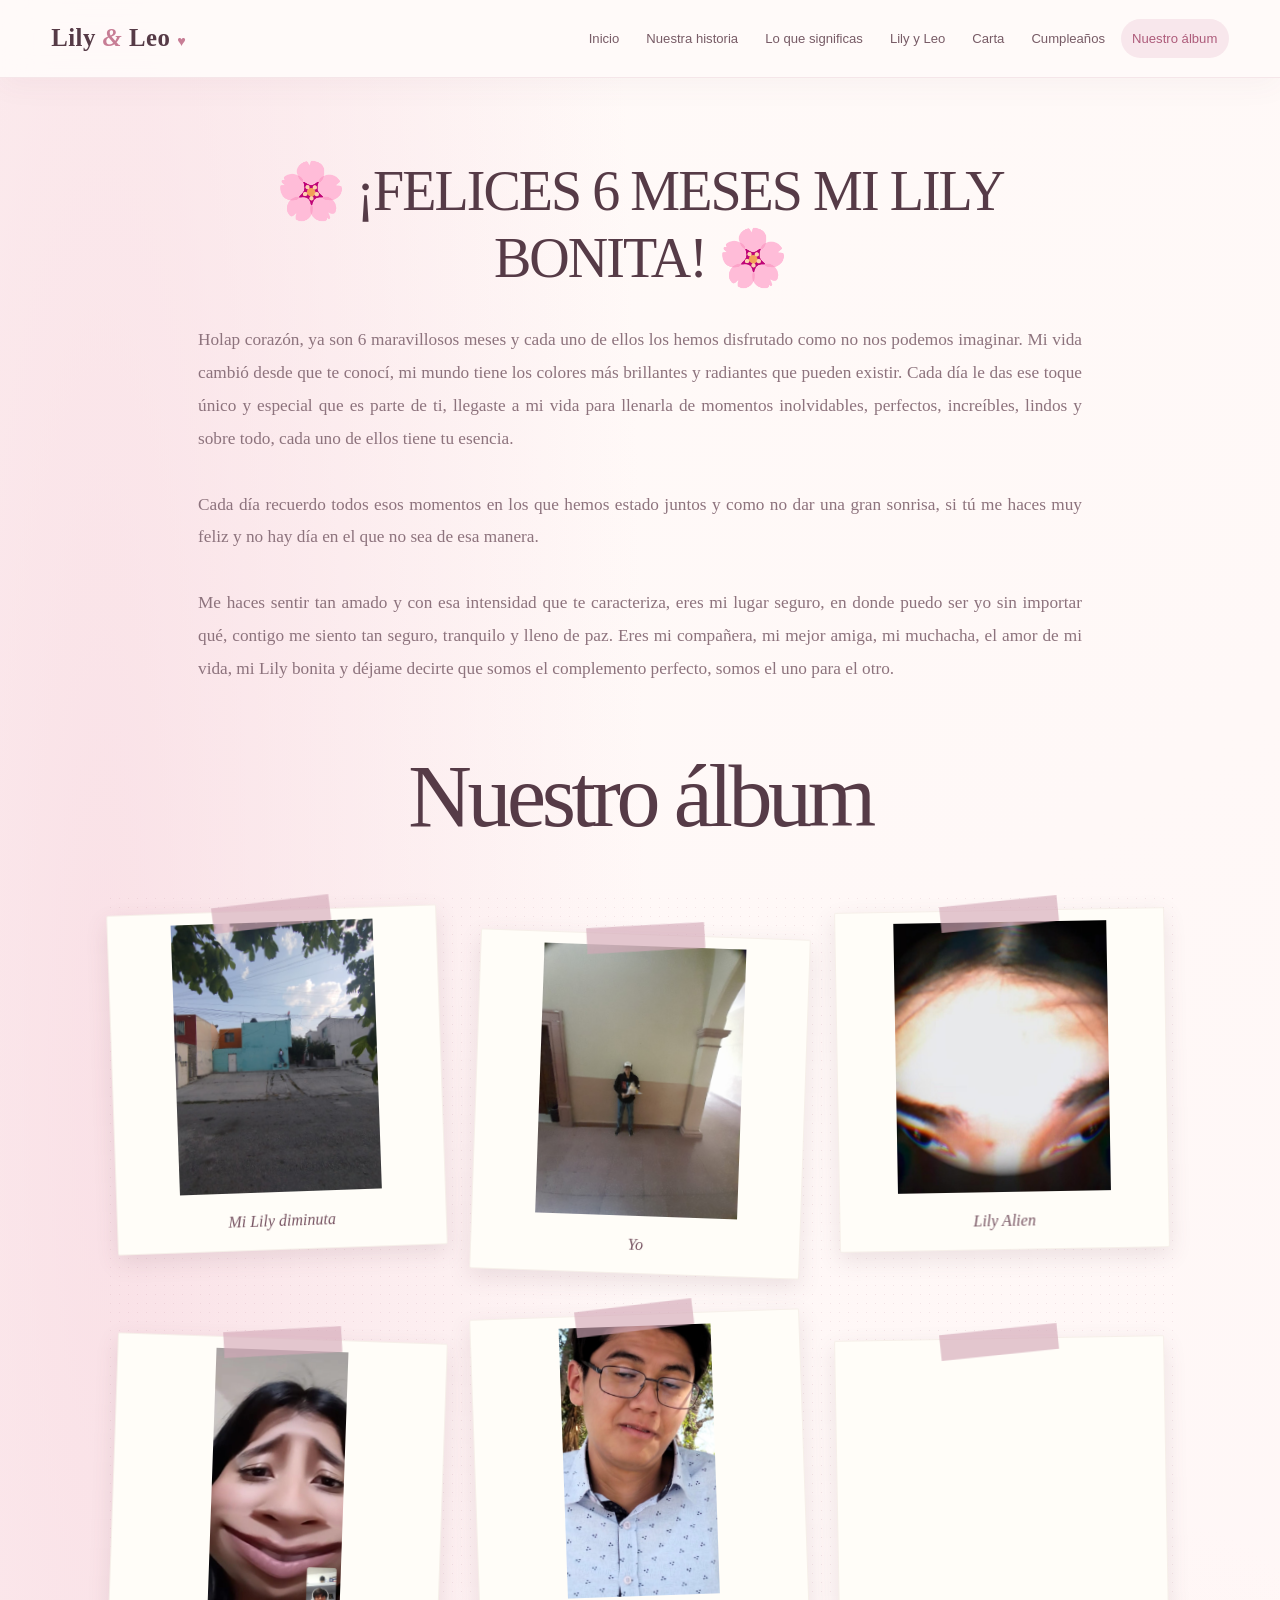
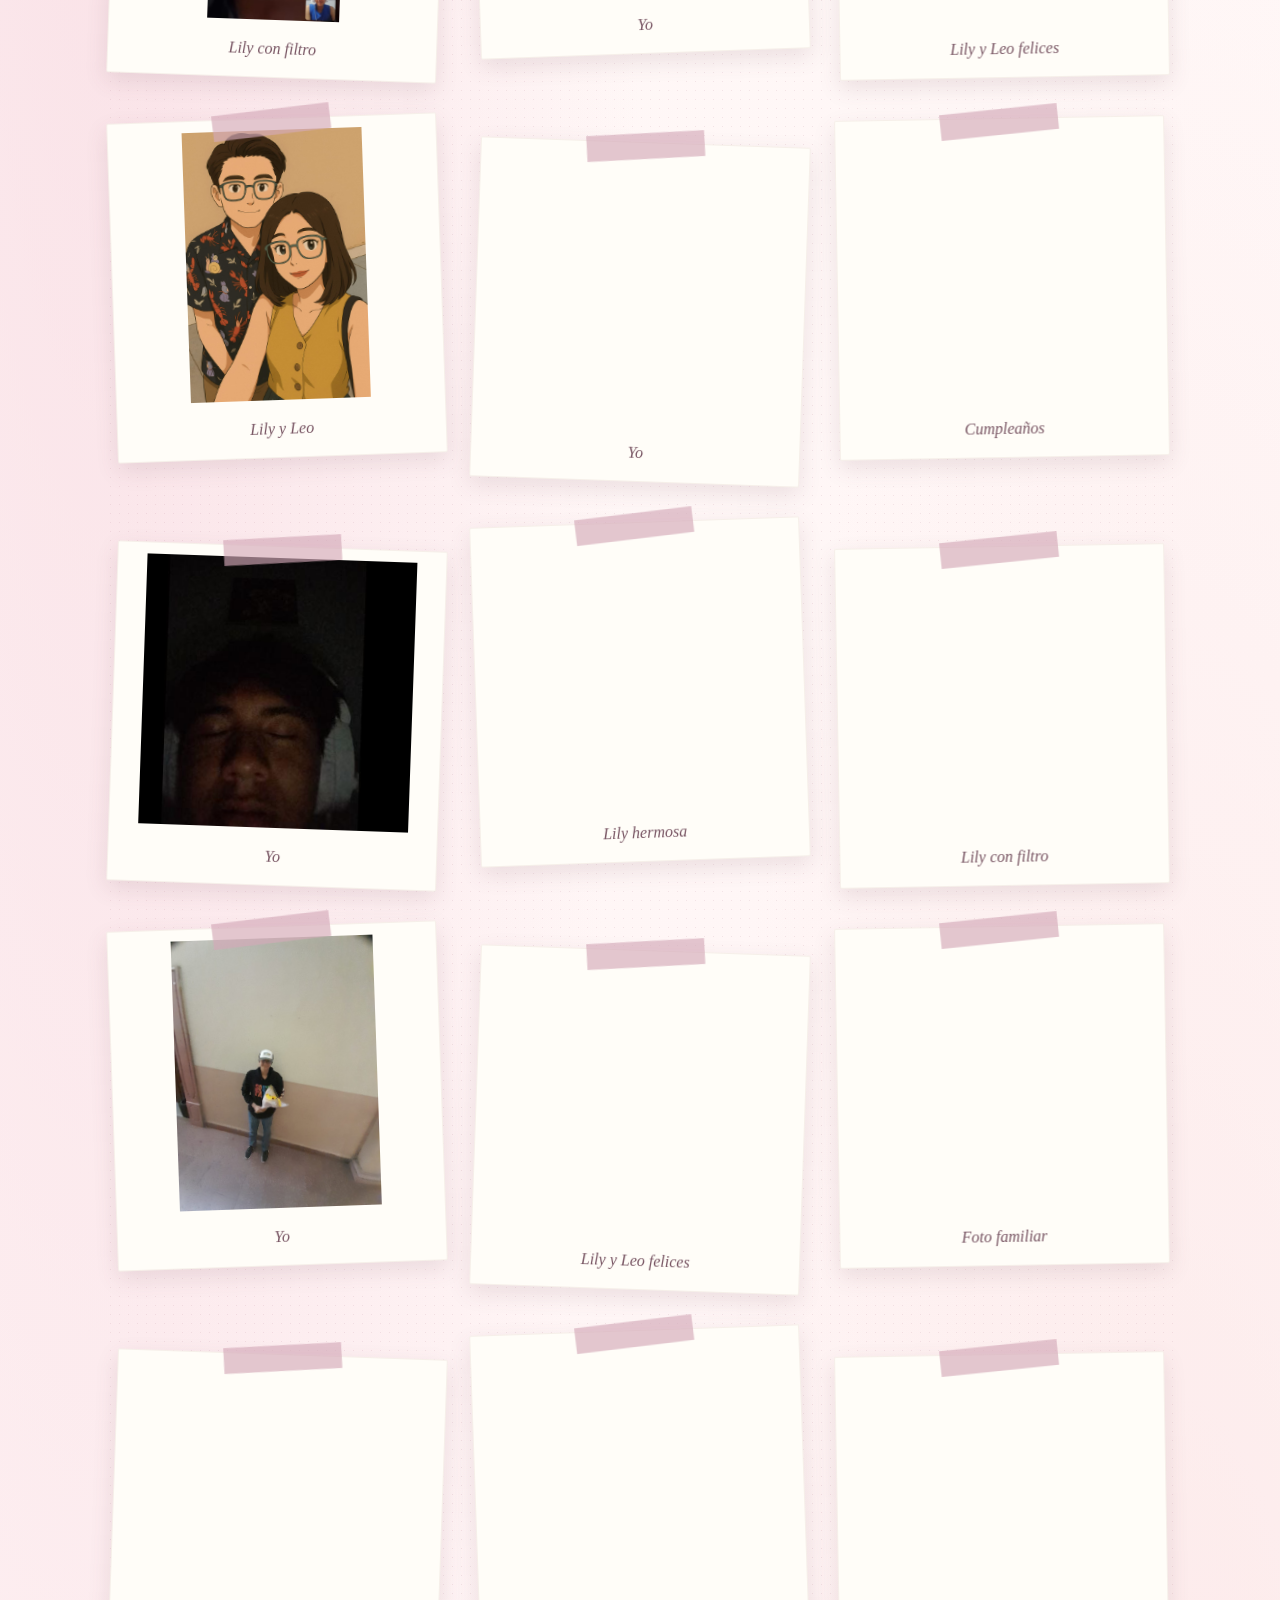
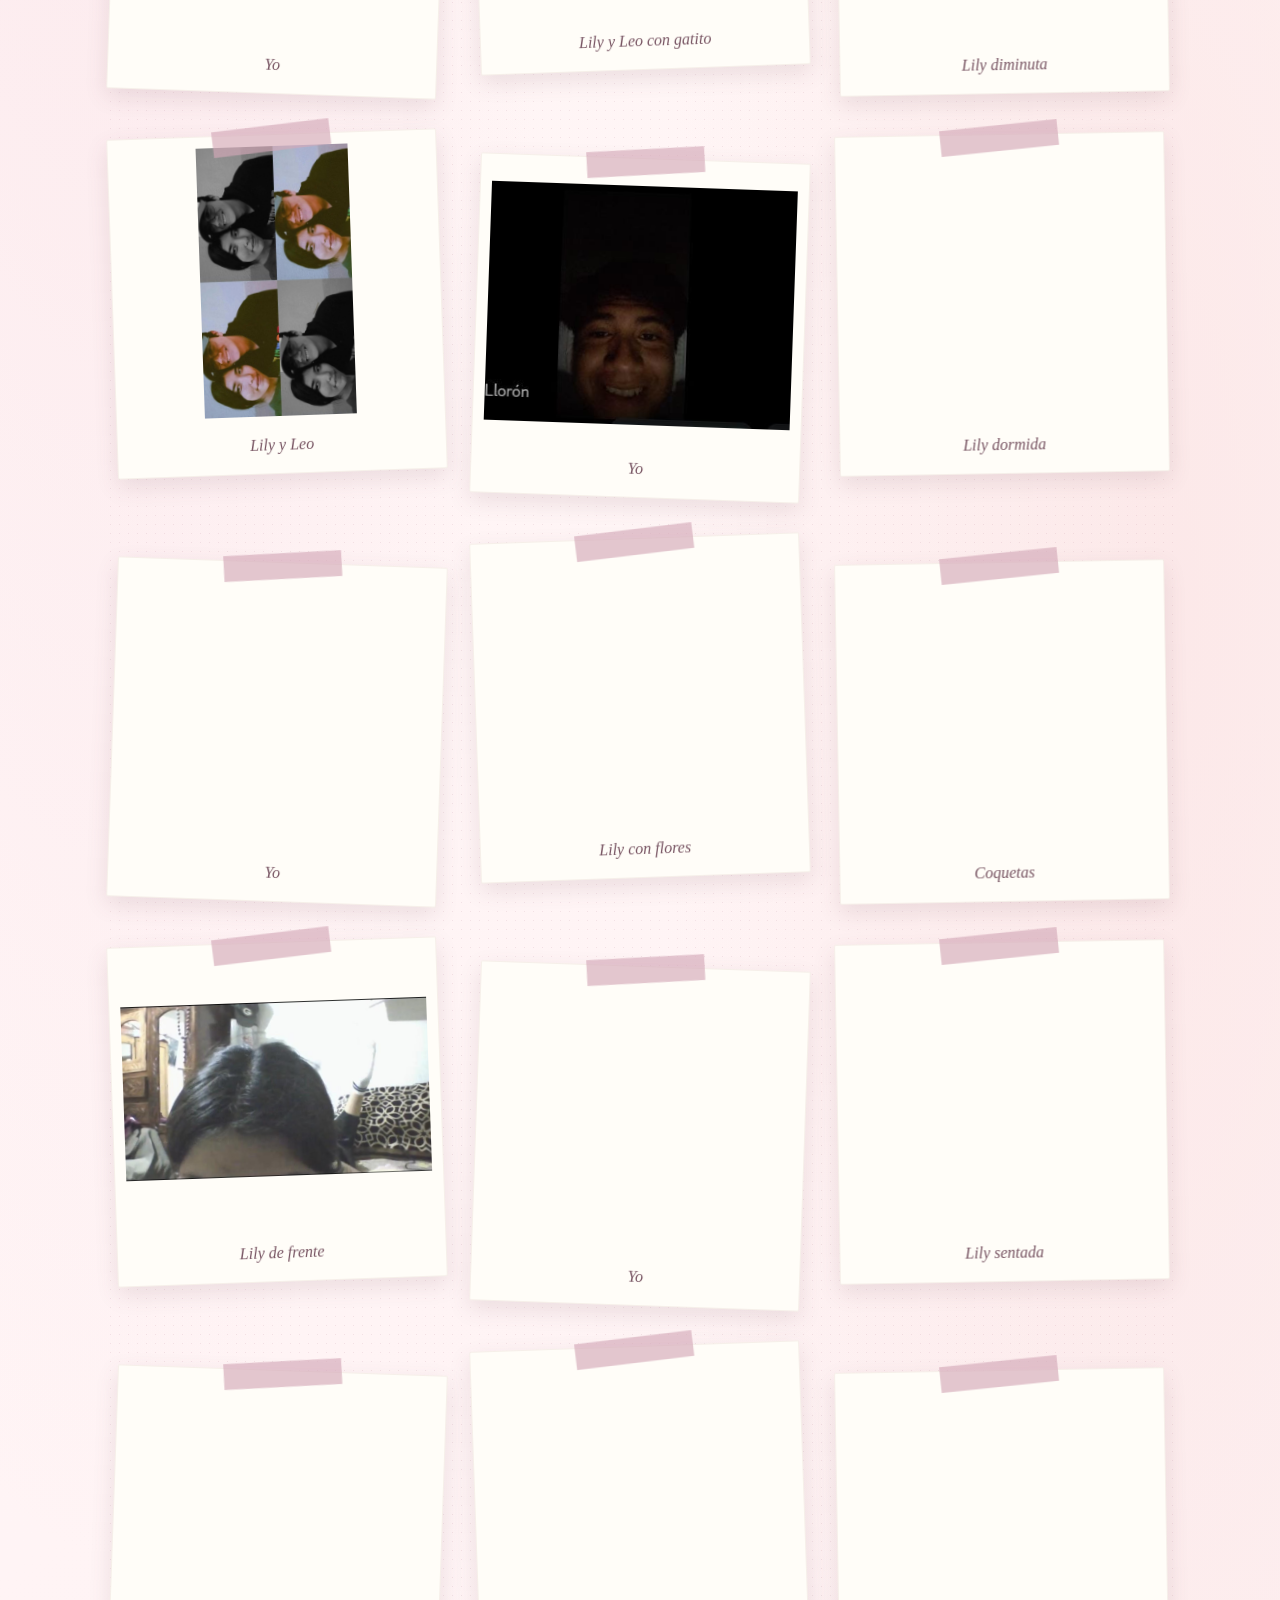
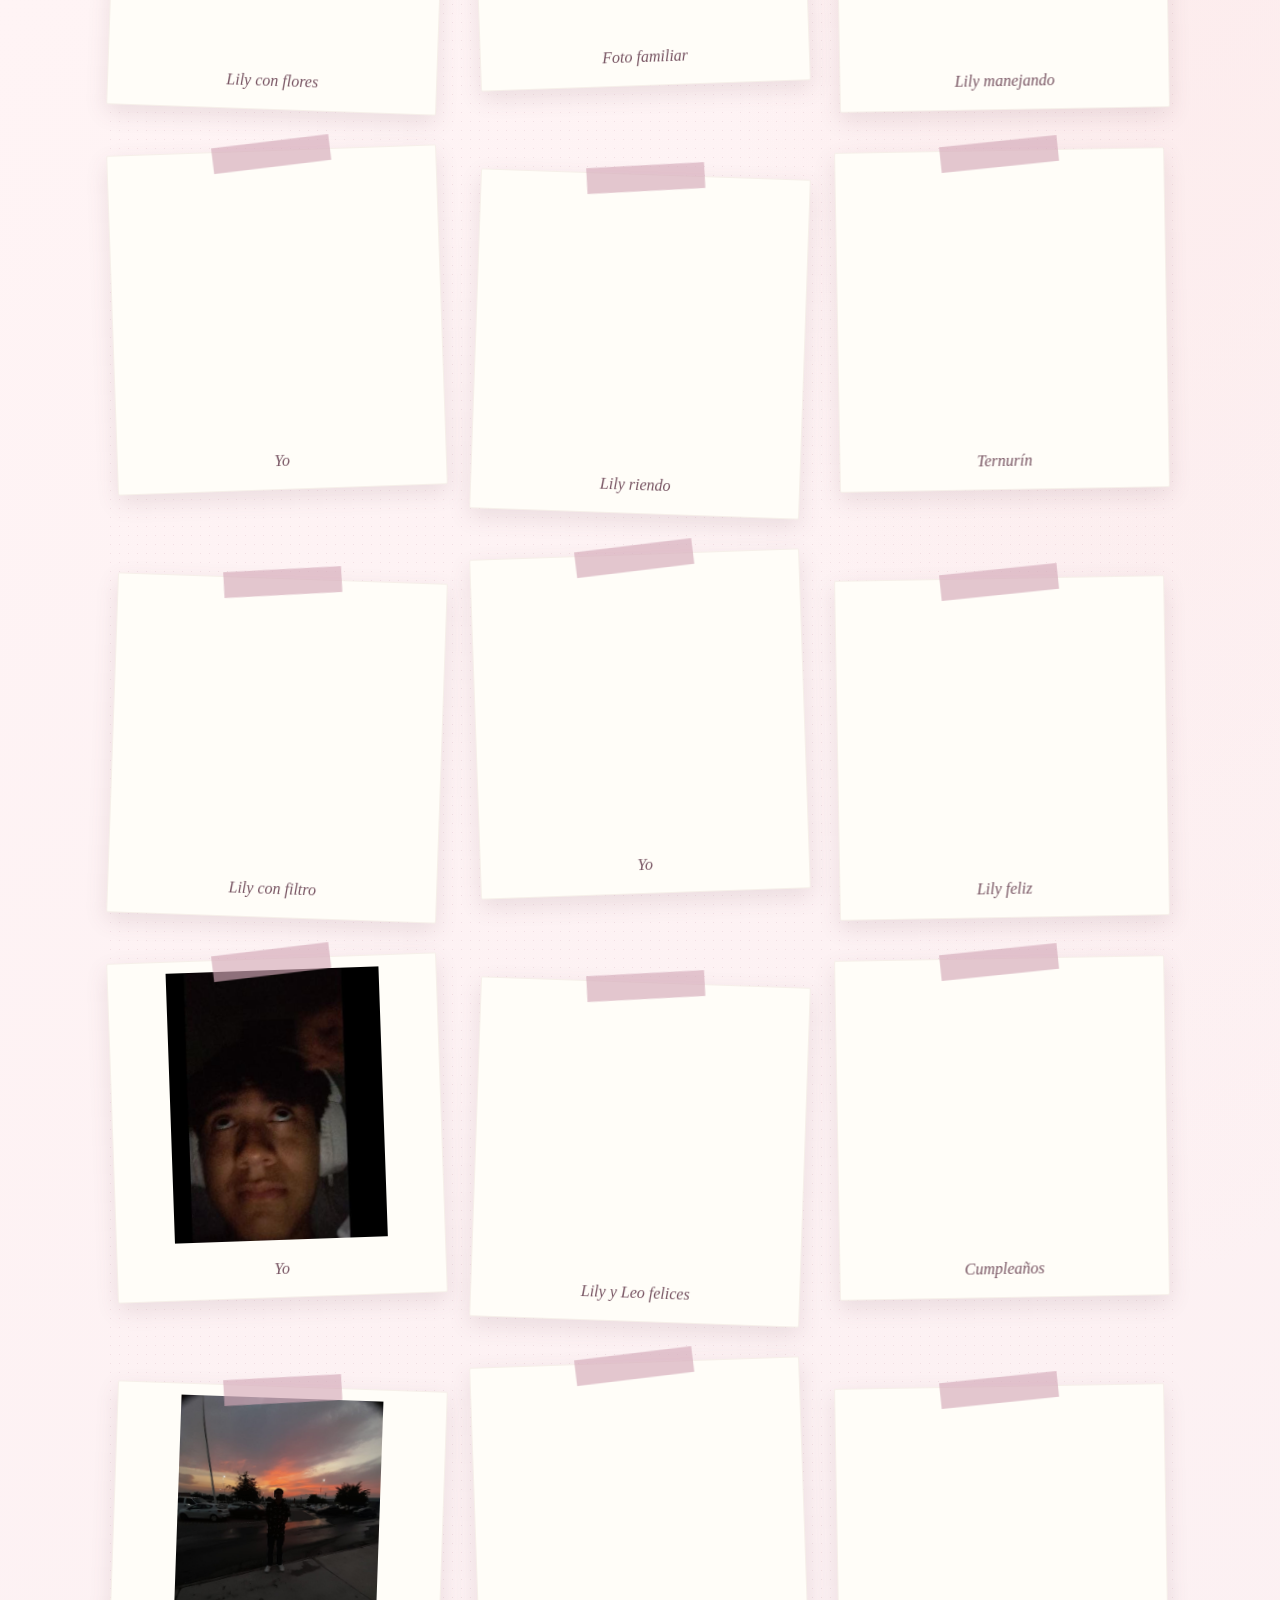
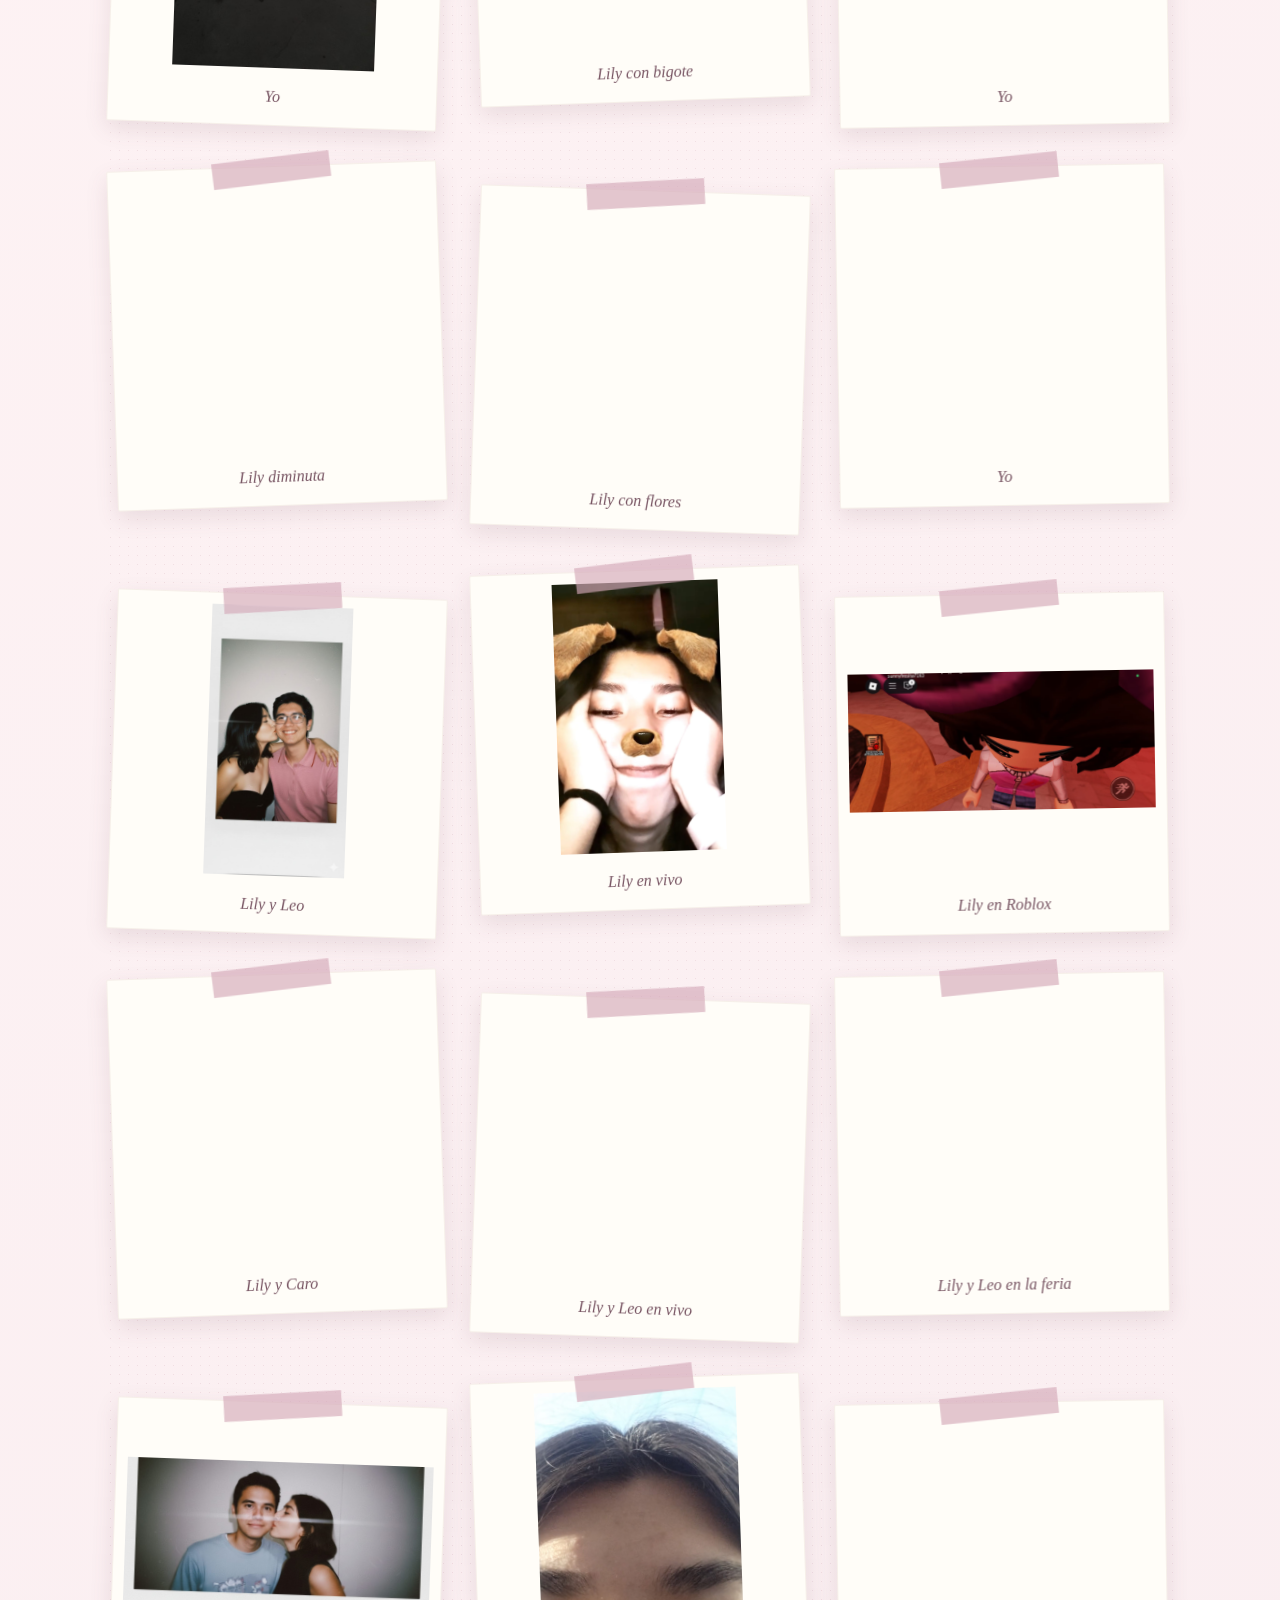
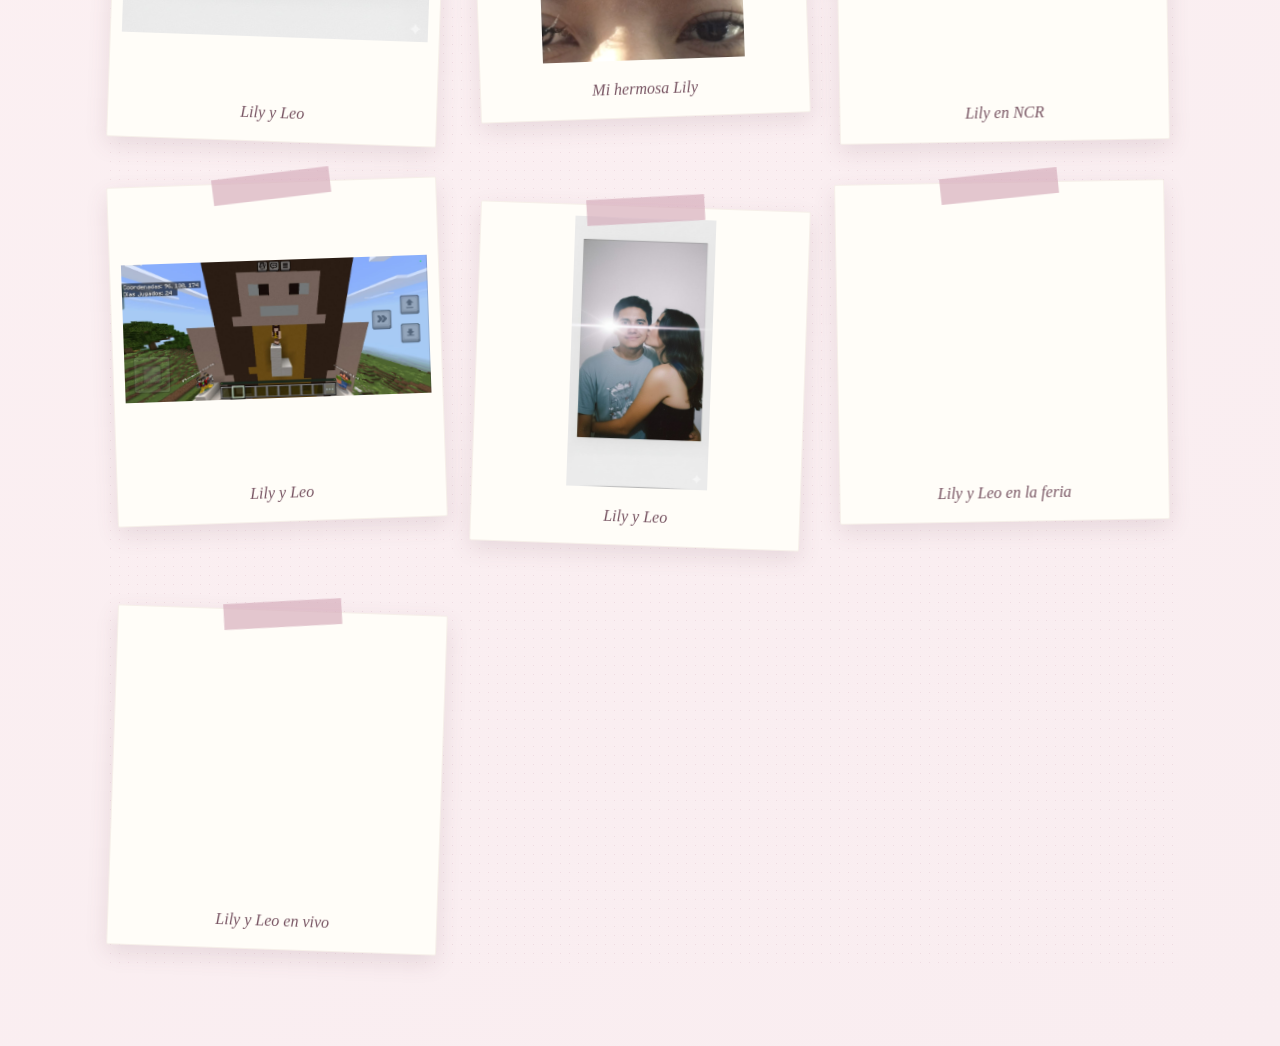
==== nuevo/Collage L y L.html @ c546b03a "style: handmade photo album with entrance and scroll animations" ====
<!DOCTYPE html>
<html lang="es">
<head>
    <meta charset="UTF-8">
    <meta name="viewport" content="width=device-width, initial-scale=1.0">
    <title>Álbum Interactivo - Lily y Leo</title>
    <link rel="icon" type="image/png" href="assets/lily-icon.png">
    
    <link rel="stylesheet" href="styles.css?v=20261116-scrapbook">
</head>

<body class="romantic-home scrapbook-page">

<!-- ===================== HEADER ===================== -->
<header class="header site-header">
  <a class="site-brand" href="nuevo.html" aria-label="Lily y Leo, inicio">Lily <em>&amp;</em> Leo <span aria-hidden="true">♥</span></a>
  <button class="menu-toggle" id="menu-toggle" type="button" aria-label="Abrir menú" aria-expanded="false" aria-controls="mobile-menu">☰</button>
  <nav class="nav-desktop" aria-label="Navegación principal">
    <a href="nuevo.html">Inicio</a>
    <a href="Desde que te conocí.html">Nuestra historia</a>
    <a href="Qué significas para mi.html">Lo que significas</a>
    <a href="Leo.html">Lily y Leo</a>
    <a href="CartaLily.html">Carta</a>
    <a href="Cumpleaños.html">Cumpleaños</a>
    <a href="Collage L y L.html" class="active" aria-current="page">Nuestro álbum</a>
  </nav>
  <nav id="mobile-menu" class="nav-mobile" aria-label="Navegación móvil">
    <a href="nuevo.html">Inicio</a>
    <a href="Desde que te conocí.html">Nuestra historia</a>
    <a href="Qué significas para mi.html">Lo que significas</a>
    <a href="Leo.html">Lily y Leo</a>
    <a href="CartaLily.html">Carta</a>
    <a href="Cumpleaños.html">Cumpleaños</a>
    <a href="Collage L y L.html" class="active" aria-current="page">Nuestro álbum</a>
  </nav>
</header>

<!-- ===================== TEXTO PRINCIPAL ===================== -->
<section class="intro">
    <h2>🌸 ¡FELICES 6 MESES MI LILY BONITA! 🌸</h2>

    <p>
       Holap corazón, ya son 6 maravillosos meses y cada uno de ellos los hemos disfrutado como no nos podemos imaginar. Mi vida cambió desde que te conocí, mi mundo tiene los colores más brillantes y radiantes que pueden existir. Cada día le das ese toque único y especial que es parte de ti, llegaste a mi vida para llenarla de momentos inolvidables, perfectos, increíbles, lindos y sobre todo, cada uno de ellos tiene tu esencia. <br><br> Cada día recuerdo todos esos momentos en los que hemos estado juntos y como no dar una gran sonrisa, si tú me haces muy feliz y no hay día en el que no sea de esa manera. <br><br> Me haces sentir tan amado y con esa intensidad que te caracteriza, eres mi lugar seguro, en donde puedo ser yo sin importar qué, contigo me siento tan seguro, tranquilo y lleno de paz. Eres mi compañera, mi mejor amiga, mi muchacha, el amor de mi vida, mi Lily bonita y déjame decirte que somos el complemento perfecto, somos el uno para el otro.
    </p>
</section>

<section class="scrapbook-section" aria-labelledby="scrapbook-title">
<h1 id="scrapbook-title">Nuestro álbum</h1>
<div class="scrapbook-grid">
<figure class="scrapbook-card"><a class="scrapbook-photo" href="assets/LilyDiminuta.jpeg" target="_blank" rel="noopener" aria-label="Mi Lily diminuta: abrir fotografía completa"><img src="assets/LilyDiminuta.jpeg" alt="Mi Lily diminuta" loading="eager" decoding="async"></a><figcaption>Mi Lily diminuta</figcaption></figure>
<figure class="scrapbook-card"><a class="scrapbook-photo" href="assets/Yop13.jpeg" target="_blank" rel="noopener" aria-label="Yo: abrir fotografía completa"><img src="assets/Yop13.jpeg" alt="Yo" loading="eager" decoding="async"></a><figcaption>Yo</figcaption></figure>
<figure class="scrapbook-card"><a class="scrapbook-photo" href="assets/LiLyAlien.jpeg" target="_blank" rel="noopener" aria-label="Lily Alien: abrir fotografía completa"><img src="assets/LiLyAlien.jpeg" alt="Lily Alien" loading="eager" decoding="async"></a><figcaption>Lily Alien</figcaption></figure>
<figure class="scrapbook-card"><a class="scrapbook-photo" href="assets/LilyconFiltro.jpeg" target="_blank" rel="noopener" aria-label="Lily con filtro: abrir fotografía completa"><img src="assets/LilyconFiltro.jpeg" alt="Lily con filtro" loading="eager" decoding="async"></a><figcaption>Lily con filtro</figcaption></figure>
<figure class="scrapbook-card"><a class="scrapbook-photo" href="assets/Yop.jpeg" target="_blank" rel="noopener" aria-label="Yo: abrir fotografía completa"><img src="assets/Yop.jpeg" alt="Yo" loading="eager" decoding="async"></a><figcaption>Yo</figcaption></figure>
<figure class="scrapbook-card"><a class="scrapbook-photo" href="assets/LLFelices.jpeg" target="_blank" rel="noopener" aria-label="Lily y Leo felices: abrir fotografía completa"><img src="assets/LLFelices.jpeg" alt="Lily y Leo felices" loading="eager" decoding="async"></a><figcaption>Lily y Leo felices</figcaption></figure>
<figure class="scrapbook-card"><a class="scrapbook-photo" href="assets/LL1.jpeg" target="_blank" rel="noopener" aria-label="Lily y Leo: abrir fotografía completa"><img src="assets/LL1.jpeg" alt="Lily y Leo" loading="lazy" decoding="async"></a><figcaption>Lily y Leo</figcaption></figure>
<figure class="scrapbook-card"><a class="scrapbook-photo" href="assets/Yop7.jpeg" target="_blank" rel="noopener" aria-label="Yo: abrir fotografía completa"><img src="assets/Yop7.jpeg" alt="Yo" loading="lazy" decoding="async"></a><figcaption>Yo</figcaption></figure>
<figure class="scrapbook-card"><a class="scrapbook-photo" href="assets/Cumpleaños2.jpeg" target="_blank" rel="noopener" aria-label="Cumpleaños: abrir fotografía completa"><img src="assets/Cumpleaños2.jpeg" alt="Cumpleaños" loading="lazy" decoding="async"></a><figcaption>Cumpleaños</figcaption></figure>
<figure class="scrapbook-card"><a class="scrapbook-photo" href="assets/Yop3.jpeg" target="_blank" rel="noopener" aria-label="Yo: abrir fotografía completa"><img src="assets/Yop3.jpeg" alt="Yo" loading="lazy" decoding="async"></a><figcaption>Yo</figcaption></figure>
<figure class="scrapbook-card"><a class="scrapbook-photo" href="assets/LilyHermosa.jpeg" target="_blank" rel="noopener" aria-label="Lily hermosa: abrir fotografía completa"><img src="assets/LilyHermosa.jpeg" alt="Lily hermosa" loading="lazy" decoding="async"></a><figcaption>Lily hermosa</figcaption></figure>
<figure class="scrapbook-card"><a class="scrapbook-photo" href="assets/LilyconFiltro3.jpeg" target="_blank" rel="noopener" aria-label="Lily con filtro: abrir fotografía completa"><img src="assets/LilyconFiltro3.jpeg" alt="Lily con filtro" loading="lazy" decoding="async"></a><figcaption>Lily con filtro</figcaption></figure>
<figure class="scrapbook-card"><a class="scrapbook-photo" href="assets/Yop14.jpeg" target="_blank" rel="noopener" aria-label="Yo: abrir fotografía completa"><img src="assets/Yop14.jpeg" alt="Yo" loading="lazy" decoding="async"></a><figcaption>Yo</figcaption></figure>
<figure class="scrapbook-card"><a class="scrapbook-photo" href="assets/LLFelices2.jpeg" target="_blank" rel="noopener" aria-label="Lily y Leo felices: abrir fotografía completa"><img src="assets/LLFelices2.jpeg" alt="Lily y Leo felices" loading="lazy" decoding="async"></a><figcaption>Lily y Leo felices</figcaption></figure>
<figure class="scrapbook-card"><a class="scrapbook-photo" href="assets/FF1.jpeg" target="_blank" rel="noopener" aria-label="Foto familiar: abrir fotografía completa"><img src="assets/FF1.jpeg" alt="Foto familiar" loading="lazy" decoding="async"></a><figcaption>Foto familiar</figcaption></figure>
<figure class="scrapbook-card"><a class="scrapbook-photo" href="assets/Yop2.jpeg" target="_blank" rel="noopener" aria-label="Yo: abrir fotografía completa"><img src="assets/Yop2.jpeg" alt="Yo" loading="lazy" decoding="async"></a><figcaption>Yo</figcaption></figure>
<figure class="scrapbook-card"><a class="scrapbook-photo" href="assets/LLGatito.jpeg" target="_blank" rel="noopener" aria-label="Lily y Leo con gatito: abrir fotografía completa"><img src="assets/LLGatito.jpeg" alt="Lily y Leo con gatito" loading="lazy" decoding="async"></a><figcaption>Lily y Leo con gatito</figcaption></figure>
<figure class="scrapbook-card"><a class="scrapbook-photo" href="assets/LilyDiminuta3.jpeg" target="_blank" rel="noopener" aria-label="Lily diminuta: abrir fotografía completa"><img src="assets/LilyDiminuta3.jpeg" alt="Lily diminuta" loading="lazy" decoding="async"></a><figcaption>Lily diminuta</figcaption></figure>
<figure class="scrapbook-card"><a class="scrapbook-photo" href="assets/LilyyLeoM.jpeg" target="_blank" rel="noopener" aria-label="Lily y Leo: abrir fotografía completa"><img src="assets/LilyyLeoM.jpeg" alt="Lily y Leo" loading="lazy" decoding="async"></a><figcaption>Lily y Leo</figcaption></figure>
<figure class="scrapbook-card"><a class="scrapbook-photo" href="assets/Yop5.jpeg" target="_blank" rel="noopener" aria-label="Yo: abrir fotografía completa"><img src="assets/Yop5.jpeg" alt="Yo" loading="lazy" decoding="async"></a><figcaption>Yo</figcaption></figure>
<figure class="scrapbook-card"><a class="scrapbook-photo" href="assets/LilyDormida.jpeg" target="_blank" rel="noopener" aria-label="Lily dormida: abrir fotografía completa"><img src="assets/LilyDormida.jpeg" alt="Lily dormida" loading="lazy" decoding="async"></a><figcaption>Lily dormida</figcaption></figure>
<figure class="scrapbook-card"><a class="scrapbook-photo" href="assets/Yop11.jpeg" target="_blank" rel="noopener" aria-label="Yo: abrir fotografía completa"><img src="assets/Yop11.jpeg" alt="Yo" loading="lazy" decoding="async"></a><figcaption>Yo</figcaption></figure>
<figure class="scrapbook-card"><a class="scrapbook-photo" href="assets/LilyconFlores3.jpeg" target="_blank" rel="noopener" aria-label="Lily con flores: abrir fotografía completa"><img src="assets/LilyconFlores3.jpeg" alt="Lily con flores" loading="lazy" decoding="async"></a><figcaption>Lily con flores</figcaption></figure>
<figure class="scrapbook-card"><a class="scrapbook-photo" href="assets/Coquetas.jpeg" target="_blank" rel="noopener" aria-label="Coquetas: abrir fotografía completa"><img src="assets/Coquetas.jpeg" alt="Coquetas" loading="lazy" decoding="async"></a><figcaption>Coquetas</figcaption></figure>
<figure class="scrapbook-card"><a class="scrapbook-photo" href="assets/LilyFrente.jpeg" target="_blank" rel="noopener" aria-label="Lily de frente: abrir fotografía completa"><img src="assets/LilyFrente.jpeg" alt="Lily de frente" loading="lazy" decoding="async"></a><figcaption>Lily de frente</figcaption></figure>
<figure class="scrapbook-card"><a class="scrapbook-photo" href="assets/Yop8.jpeg" target="_blank" rel="noopener" aria-label="Yo: abrir fotografía completa"><img src="assets/Yop8.jpeg" alt="Yo" loading="lazy" decoding="async"></a><figcaption>Yo</figcaption></figure>
<figure class="scrapbook-card"><a class="scrapbook-photo" href="assets/LilySentada.jpeg" target="_blank" rel="noopener" aria-label="Lily sentada: abrir fotografía completa"><img src="assets/LilySentada.jpeg" alt="Lily sentada" loading="lazy" decoding="async"></a><figcaption>Lily sentada</figcaption></figure>
<figure class="scrapbook-card"><a class="scrapbook-photo" href="assets/LilyconFlores.jpeg" target="_blank" rel="noopener" aria-label="Lily con flores: abrir fotografía completa"><img src="assets/LilyconFlores.jpeg" alt="Lily con flores" loading="lazy" decoding="async"></a><figcaption>Lily con flores</figcaption></figure>
<figure class="scrapbook-card"><a class="scrapbook-photo" href="assets/FF2.jpeg" target="_blank" rel="noopener" aria-label="Foto familiar: abrir fotografía completa"><img src="assets/FF2.jpeg" alt="Foto familiar" loading="lazy" decoding="async"></a><figcaption>Foto familiar</figcaption></figure>
<figure class="scrapbook-card"><a class="scrapbook-photo" href="assets/LilyManejando.jpeg" target="_blank" rel="noopener" aria-label="Lily manejando: abrir fotografía completa"><img src="assets/LilyManejando.jpeg" alt="Lily manejando" loading="lazy" decoding="async"></a><figcaption>Lily manejando</figcaption></figure>
<figure class="scrapbook-card"><a class="scrapbook-photo" href="assets/Yop6.jpeg" target="_blank" rel="noopener" aria-label="Yo: abrir fotografía completa"><img src="assets/Yop6.jpeg" alt="Yo" loading="lazy" decoding="async"></a><figcaption>Yo</figcaption></figure>
<figure class="scrapbook-card"><a class="scrapbook-photo" href="assets/LilyRiendo.jpeg" target="_blank" rel="noopener" aria-label="Lily riendo: abrir fotografía completa"><img src="assets/LilyRiendo.jpeg" alt="Lily riendo" loading="lazy" decoding="async"></a><figcaption>Lily riendo</figcaption></figure>
<figure class="scrapbook-card"><a class="scrapbook-photo" href="assets/Ternurin.jpeg" target="_blank" rel="noopener" aria-label="Ternurín: abrir fotografía completa"><img src="assets/Ternurin.jpeg" alt="Ternurín" loading="lazy" decoding="async"></a><figcaption>Ternurín</figcaption></figure>
<figure class="scrapbook-card"><a class="scrapbook-photo" href="assets/LilyconFiltro2.jpeg" target="_blank" rel="noopener" aria-label="Lily con filtro: abrir fotografía completa"><img src="assets/LilyconFiltro2.jpeg" alt="Lily con filtro" loading="lazy" decoding="async"></a><figcaption>Lily con filtro</figcaption></figure>
<figure class="scrapbook-card"><a class="scrapbook-photo" href="assets/Yop12.jpeg" target="_blank" rel="noopener" aria-label="Yo: abrir fotografía completa"><img src="assets/Yop12.jpeg" alt="Yo" loading="lazy" decoding="async"></a><figcaption>Yo</figcaption></figure>
<figure class="scrapbook-card"><a class="scrapbook-photo" href="assets/LilyFeliz.jpeg" target="_blank" rel="noopener" aria-label="Lily feliz: abrir fotografía completa"><img src="assets/LilyFeliz.jpeg" alt="Lily feliz" loading="lazy" decoding="async"></a><figcaption>Lily feliz</figcaption></figure>
<figure class="scrapbook-card"><a class="scrapbook-photo" href="assets/Yop4.jpeg" target="_blank" rel="noopener" aria-label="Yo: abrir fotografía completa"><img src="assets/Yop4.jpeg" alt="Yo" loading="lazy" decoding="async"></a><figcaption>Yo</figcaption></figure>
<figure class="scrapbook-card"><a class="scrapbook-photo" href="assets/LLFelices3.jpeg" target="_blank" rel="noopener" aria-label="Lily y Leo felices: abrir fotografía completa"><img src="assets/LLFelices3.jpeg" alt="Lily y Leo felices" loading="lazy" decoding="async"></a><figcaption>Lily y Leo felices</figcaption></figure>
<figure class="scrapbook-card"><a class="scrapbook-photo" href="assets/Cumpleaños.jpeg" target="_blank" rel="noopener" aria-label="Cumpleaños: abrir fotografía completa"><img src="assets/Cumpleaños.jpeg" alt="Cumpleaños" loading="lazy" decoding="async"></a><figcaption>Cumpleaños</figcaption></figure>
<figure class="scrapbook-card"><a class="scrapbook-photo" href="assets/Yop10.jpeg" target="_blank" rel="noopener" aria-label="Yo: abrir fotografía completa"><img src="assets/Yop10.jpeg" alt="Yo" loading="lazy" decoding="async"></a><figcaption>Yo</figcaption></figure>
<figure class="scrapbook-card"><a class="scrapbook-photo" href="assets/LilyBigote.jpeg" target="_blank" rel="noopener" aria-label="Lily con bigote: abrir fotografía completa"><img src="assets/LilyBigote.jpeg" alt="Lily con bigote" loading="lazy" decoding="async"></a><figcaption>Lily con bigote</figcaption></figure>
<figure class="scrapbook-card"><a class="scrapbook-photo" href="assets/Yop15.jpeg" target="_blank" rel="noopener" aria-label="Yo: abrir fotografía completa"><img src="assets/Yop15.jpeg" alt="Yo" loading="lazy" decoding="async"></a><figcaption>Yo</figcaption></figure>
<figure class="scrapbook-card"><a class="scrapbook-photo" href="assets/LilyDiminuta2.jpeg" target="_blank" rel="noopener" aria-label="Lily diminuta: abrir fotografía completa"><img src="assets/LilyDiminuta2.jpeg" alt="Lily diminuta" loading="lazy" decoding="async"></a><figcaption>Lily diminuta</figcaption></figure>
<figure class="scrapbook-card"><a class="scrapbook-photo" href="assets/LilyconFlores2.jpeg" target="_blank" rel="noopener" aria-label="Lily con flores: abrir fotografía completa"><img src="assets/LilyconFlores2.jpeg" alt="Lily con flores" loading="lazy" decoding="async"></a><figcaption>Lily con flores</figcaption></figure>
<figure class="scrapbook-card"><a class="scrapbook-photo" href="assets/Yop9.jpeg" target="_blank" rel="noopener" aria-label="Yo: abrir fotografía completa"><img src="assets/Yop9.jpeg" alt="Yo" loading="lazy" decoding="async"></a><figcaption>Yo</figcaption></figure>
<figure class="scrapbook-card"><a class="scrapbook-photo" href="assets/LiLyIALeo.jpeg" target="_blank" rel="noopener" aria-label="Lily y Leo: abrir fotografía completa"><img src="assets/LiLyIALeo.jpeg" alt="Lily y Leo" loading="lazy" decoding="async"></a><figcaption>Lily y Leo</figcaption></figure>
<figure class="scrapbook-card"><a class="scrapbook-photo" href="assets/LLive.jpeg" target="_blank" rel="noopener" aria-label="Lily en vivo: abrir fotografía completa"><img src="assets/LLive.jpeg" alt="Lily en vivo" loading="lazy" decoding="async"></a><figcaption>Lily en vivo</figcaption></figure>
<figure class="scrapbook-card"><a class="scrapbook-photo" href="assets/LRoblox.jpeg" target="_blank" rel="noopener" aria-label="Lily en Roblox: abrir fotografía completa"><img src="assets/LRoblox.jpeg" alt="Lily en Roblox" loading="lazy" decoding="async"></a><figcaption>Lily en Roblox</figcaption></figure>
<figure class="scrapbook-card"><a class="scrapbook-photo" href="assets/LilyCaro.jpeg" target="_blank" rel="noopener" aria-label="Lily y Caro: abrir fotografía completa"><img src="assets/LilyCaro.jpeg" alt="Lily y Caro" loading="lazy" decoding="async"></a><figcaption>Lily y Caro</figcaption></figure>
<figure class="scrapbook-card"><a class="scrapbook-photo" href="assets/LLLive.jpeg" target="_blank" rel="noopener" aria-label="Lily y Leo en vivo: abrir fotografía completa"><img src="assets/LLLive.jpeg" alt="Lily y Leo en vivo" loading="lazy" decoding="async"></a><figcaption>Lily y Leo en vivo</figcaption></figure>
<figure class="scrapbook-card"><a class="scrapbook-photo" href="assets/LLFeria2.jpeg" target="_blank" rel="noopener" aria-label="Lily y Leo en la feria: abrir fotografía completa"><img src="assets/LLFeria2.jpeg" alt="Lily y Leo en la feria" loading="lazy" decoding="async"></a><figcaption>Lily y Leo en la feria</figcaption></figure>
<figure class="scrapbook-card"><a class="scrapbook-photo" href="assets/LilyIALeo2.jpeg" target="_blank" rel="noopener" aria-label="Lily y Leo: abrir fotografía completa"><img src="assets/LilyIALeo2.jpeg" alt="Lily y Leo" loading="lazy" decoding="async"></a><figcaption>Lily y Leo</figcaption></figure>
<figure class="scrapbook-card"><a class="scrapbook-photo" href="assets/MihermosaLily.jpeg" target="_blank" rel="noopener" aria-label="Mi hermosa Lily: abrir fotografía completa"><img src="assets/MihermosaLily.jpeg" alt="Mi hermosa Lily" loading="lazy" decoding="async"></a><figcaption>Mi hermosa Lily</figcaption></figure>
<figure class="scrapbook-card"><a class="scrapbook-photo" href="assets/LNCR.jpeg" target="_blank" rel="noopener" aria-label="Lily en NCR: abrir fotografía completa"><img src="assets/LNCR.jpeg" alt="Lily en NCR" loading="lazy" decoding="async"></a><figcaption>Lily en NCR</figcaption></figure>
<figure class="scrapbook-card"><a class="scrapbook-photo" href="assets/LLA.jpeg" target="_blank" rel="noopener" aria-label="Lily y Leo: abrir fotografía completa"><img src="assets/LLA.jpeg" alt="Lily y Leo" loading="lazy" decoding="async"></a><figcaption>Lily y Leo</figcaption></figure>
<figure class="scrapbook-card"><a class="scrapbook-photo" href="assets/LilyIALeo3.jpeg" target="_blank" rel="noopener" aria-label="Lily y Leo: abrir fotografía completa"><img src="assets/LilyIALeo3.jpeg" alt="Lily y Leo" loading="lazy" decoding="async"></a><figcaption>Lily y Leo</figcaption></figure>
<figure class="scrapbook-card"><a class="scrapbook-photo" href="assets/LLFeria3.jpeg" target="_blank" rel="noopener" aria-label="Lily y Leo en la feria: abrir fotografía completa"><img src="assets/LLFeria3.jpeg" alt="Lily y Leo en la feria" loading="lazy" decoding="async"></a><figcaption>Lily y Leo en la feria</figcaption></figure>
<figure class="scrapbook-card"><a class="scrapbook-photo" href="assets/LLLive2.jpeg" target="_blank" rel="noopener" aria-label="Lily y Leo en vivo: abrir fotografía completa"><img src="assets/LLLive2.jpeg" alt="Lily y Leo en vivo" loading="lazy" decoding="async"></a><figcaption>Lily y Leo en vivo</figcaption></figure>
</div>
</section>
<script src="album.js?v=20261116-scrapbook" defer></script>
<script src="header.js?v=20261113-header-2" defer></script>
</body>
</html>
---- nuevo/styles.css ----
/* ===================== ESTILOS GENERALES ===================== */
* {
    margin: 0;
    padding: 0;
    box-sizing: border-box;
}

body {
    font-family: 'Segoe UI', Tahoma, Geneva, Verdana, sans-serif;
    line-height: 1.6;
    color: #333;
    background: linear-gradient(135deg, #f5f7fa 0%, #c3cfe2 100%);
    min-height: 100vh;
}

/* ===================== HEADER ===================== */
.header {
    background: linear-gradient(135deg, #e91e63 0%, #ad1457 100%);
    color: white;
    padding: 1rem 2rem;
    display: flex;
    justify-content: space-between;
    align-items: center;
    box-shadow: 0 4px 12px rgba(0, 0, 0, 0.1);
    position: relative;
}

.logo {
    font-size: 1.8rem;
    font-weight: bold;
}

.nav-desktop {
    display: flex;
    gap: 1.5rem;
}

.nav-desktop a {
    color: white;
    text-decoration: none;
    padding: 0.5rem 1rem;
    border-radius: 20px;
    transition: all 0.3s ease;
    font-weight: 500;
}

.nav-desktop a:hover, .nav-desktop a.active {
    background: rgba(255, 255, 255, 0.2);
}

.menu-toggle {
    display: none;
    background: none;
    border: none;
    color: white;
    font-size: 1.5rem;
    cursor: pointer;
}

.nav-mobile {
    display: none;
    position: absolute;
    top: 100%;
    left: 0;
    right: 0;
    background: #ad1457;
    flex-direction: column;
    padding: 1rem;
    box-shadow: 0 4px 12px rgba(0, 0, 0, 0.1);
    z-index: 1000;
}

.nav-mobile.show {
    display: flex;
}

.nav-mobile a {
    color: white;
    text-decoration: none;
    padding: 0.8rem 1rem;
    border-bottom: 1px solid rgba(255, 255, 255, 0.1);
    transition: all 0.3s ease;
}

.nav-mobile a:hover {
    background: rgba(255, 255, 255, 0.1);
    padding-left: 1.5rem;
}

/* ===================== CONTENIDO PRINCIPAL ===================== */
main {
    max-width: 1200px;
    margin: 2rem auto;
    padding: 0 2rem;
}

/* ===================== SECCIONES Y TÍTULOS ===================== */
section {
    background: white;
    border-radius: 15px;
    box-shadow: 0 5px 15px rgba(0, 0, 0, 0.05);
    padding: 2rem;
    margin-bottom: 2rem;
}

h2 {
    text-align: center;
    font-size: 2.2rem;
    margin-bottom: 1.5rem;
    color: #e91e63;
    text-shadow: 1px 1px 3px rgba(0, 0, 0, 0.1);
    font-family: 'Dancing Script', cursive;
}

p {
    line-height: 1.7;
    text-align: justify;
    font-size: 1.1rem;
    color: #555;
    margin-bottom: 1.5rem;
}

/* ===================== BOTONES ===================== */
.descargar-boton {
    display: inline-block;
    padding: 12px 25px;
    background: #e91e63;
    color: white;
    text-decoration: none;
    border-radius: 30px;
    font-weight: 600;
    transition: all 0.3s ease;
    box-shadow: 0 4px 15px rgba(233, 30, 99, 0.3);
    text-align: center;
    margin: 1rem 0;
}

.descargar-boton:hover {
    background: #c2185b;
    transform: translateY(-3px);
    box-shadow: 0 6px 20px rgba(233, 30, 99, 0.4);
}

/* ===================== GALERÍAS Y COLLAGES ===================== */
.collage-container {
    display: grid;
    grid-template-columns: repeat(auto-fit, minmax(180px, 1fr));
    gap: 25px;
    margin: 2rem 0;
}

.collage-container img {
  width: 100%;
  height: auto;
  border-radius: 12px;
  box-shadow: 0 4px 10px rgba(0,0,0,0.2);
  object-fit: cover;
}

.collage-container-vertical {
  display: flex;
  flex-direction: column;
  gap: 25px;
  margin-top: 20px;
}

.collage-container-vertical img {
  max-width: 450px;
  width: 100%;
  margin: 0 auto;
  border-radius: 12px;
  box-shadow: 0 4px 10px rgba(0,0,0,0.2);
}

figure {
    text-align: center;
    margin: 0;
    padding: 1.5rem;
    background: #f8f9fa;
    border-radius: 12px;
    box-shadow: 0 3px 15px rgba(0, 0, 0, 0.1);
    transition: all 0.3s ease;
}

figure:hover {
    transform: translateY(-5px);
    box-shadow: 0 8px 25px rgba(0, 0, 0, 0.15);
}

video {
  max-width: 600px;
  width: 100%;
  display: block;
  margin: 20px auto;
  border-radius: 12px;
}

img:hover {
    transform: scale(1.02);
}

video:hover {
    transform: scale(1.02);
}

figcaption {
    margin-top: 1rem;
    font-style: italic;
    color: #666;
    font-size: 1rem;
    padding: 0 0.5rem;
}

/* ===================== ÁLBUM INTERACTIVO ===================== */
.album-section {
    padding: 2rem 1rem;
}

.album-container {
    background: white;
    border-radius: 15px;
    box-shadow: 0 10px 30px rgba(0, 0, 0, 0.1);
    padding: 2rem;
    margin-bottom: 2rem;
}

.book {
    position: relative;
    width: 100%;
    height: 550px;
    display: flex;
    justify-content: center;
    perspective: 2000px;
}

.page-container {
    display: flex;
    justify-content: space-between;
    width: 100%;
    height: 100%;
    gap: 2%;
}

.page {
    width: 49%;
    height: 100%;
    background: white;
    border-radius: 8px;
    box-shadow: 0 5px 20px rgba(0, 0, 0, 0.1);
    overflow: hidden;
    display: flex;
    flex-direction: column;
    justify-content: center;
    align-items: center;
    padding: 1.5rem;
}

.page-left {
    border-right: 1px solid #eee;
}

.page-right {
    border-left: 1px solid #eee;
}

.page-content {
    width: 100%;
    height: 100%;
    display: flex;
    flex-direction: column;
    justify-content: center;
    align-items: center;
    text-align: center;
}

.page-image {
    max-width: 100%;
    max-height: 75%;
    object-fit: contain;
    border-radius: 8px;
    box-shadow: 0 3px 10px rgba(0, 0, 0, 0.1);
    margin-bottom: 1rem;
}

.page-caption {
    font-style: italic;
    color: #666;
    margin-top: 0.5rem;
    font-size: 1rem;
    padding: 0 1rem;
}

.album-controls {
    display: flex;
    justify-content: center;
    gap: 20px;
    margin-top: 2rem;
}

.nav-btn {
    padding: 12px 25px;
    background: #e91e63;
    color: white;
    border: none;
    border-radius: 30px;
    cursor: pointer;
    font-size: 1rem;
    font-weight: 600;
    transition: all 0.3s ease;
    box-shadow: 0 4px 15px rgba(233, 30, 99, 0.3);
    display: flex;
    align-items: center;
    gap: 8px;
}

.nav-btn:hover {
    background: #c2185b;
    transform: translateY(-3px);
    box-shadow: 0 6px 20px rgba(233, 30, 99, 0.4);
}

.nav-btn:disabled {
    background: #ccc;
    cursor: not-allowed;
    transform: none;
    box-shadow: none;
}

.page-indicator {
    text-align: center;
    margin-top: 1.5rem;
    font-size: 1.1rem;
    color: #666;
    font-weight: 500;
}

.thumbnails-container {
    margin-top: 2rem;
    padding: 1.5rem;
    background: white;
    border-radius: 12px;
    box-shadow: 0 5px 15px rgba(0, 0, 0, 0.05);
}

.thumbnails-title {
    text-align: center;
    margin-bottom: 1rem;
    color: #e91e63;
    font-weight: 600;
    font-size: 1.2rem;
}

.thumbnails {
    display: flex;
    justify-content: center;
    flex-wrap: wrap;
    gap: 12px;
    max-height: 180px;
    overflow-y: auto;
    padding: 0.5rem;
}

.thumbnail {
    width: 80px;
    height: 80px;
    object-fit: cover;
    border-radius: 8px;
    cursor: pointer;
    opacity: 0.7;
    transition: all 0.3s ease;
    border: 3px solid transparent;
}

.thumbnail:hover, .thumbnail.active {
    opacity: 1;
    transform: scale(1.15);
    border-color: #e91e63;
}

/* ===================== FORMULARIOS Y COMENTARIOS ===================== */
.comment-form {
    background: #f8f9fa;
    padding: 2rem;
    border-radius: 12px;
    margin-bottom: 2rem;
}

.form-group {
    margin-bottom: 1.5rem;
}

.form-group label {
    display: block;
    margin-bottom: 0.5rem;
    font-weight: 600;
    color: #555;
}

.form-group input,
.form-group textarea {
    width: 100%;
    padding: 12px;
    border: 2px solid #e0e0e0;
    border-radius: 8px;
    font-size: 1rem;
    transition: border-color 0.3s ease;
}

.form-group input:focus,
.form-group textarea:focus {
    outline: none;
    border-color: #e91e63;
}

.submit-btn {
    background: #e91e63;
    color: white;
    padding: 12px 30px;
    border: none;
    border-radius: 30px;
    cursor: pointer;
    font-size: 1rem;
    font-weight: 600;
    transition: all 0.3s ease;
    box-shadow: 0 4px 15px rgba(233, 30, 99, 0.3);
}

.submit-btn:hover {
    background: #c2185b;
    transform: translateY(-3px);
    box-shadow: 0 6px 20px rgba(233, 30, 99, 0.4);
}

.comments-list {
    display: grid;
    gap: 1.5rem;
}

.comment {
    background: white;
    padding: 1.5rem;
    border-radius: 12px;
    box-shadow: 0 3px 10px rgba(0, 0, 0, 0.1);
    border-left: 4px solid #e91e63;
}

.comment-header {
    display: flex;
    justify-content: space-between;
    align-items: center;
    margin-bottom: 1rem;
}

.comment-author {
    font-weight: 600;
    color: #e91e63;
}

.comment-date {
    color: #888;
    font-size: 0.9rem;
}

.comment-text {
    color: #555;
    line-height: 1.6;
}

/* ===================== ENLACES ===================== */
a {
    color: #e91e63;
    text-decoration: none;
    transition: color 0.3s ease;
}

a:hover {
    color: #c2185b;
    text-decoration: underline;
}

/* ===================== RESPONSIVE ===================== */
@media (max-width: 968px) {
    .book {
        height: 500px;
    }
    
    .page-container {
        gap: 3%;
    }
    
    .page {
        width: 48.5%;
    }
}

@media (max-width: 768px) {
    .menu-toggle {
        display: block;
    }
    
    .nav-desktop {
        display: none;
    }
    
    .book {
        height: 400px;
    }
    
    .page-container {
        flex-direction: column;
        gap: 1rem;
    }
    
    .page {
        width: 100%;
        height: 48%;
    }
    
    .page-left, .page-right {
        border: none;
        border-bottom: 1px solid #eee;
    }
    
    h2 {
        font-size: 1.8rem;
    }
    
    p {
        font-size: 1rem;
    }
    
    .nav-btn, .descargar-boton, .submit-btn {
        padding: 10px 20px;
        font-size: 0.9rem;
    }
    
    .thumbnail {
        width: 60px;
        height: 60px;
    }
    
    .collage-container, .collage-container-vertical {
        grid-template-columns: repeat(auto-fit, minmax(200px, 1fr));
        gap: 15px;
    }
}

@media (max-width: 480px) {
    .book {
        height: 350px;
    }
    
    .page {
        padding: 1rem;
    }
    
    h2 {
        font-size: 1.6rem;
    }
    
    section {
        padding: 1.5rem;
    }
    
    .thumbnail {
        width: 50px;
        height: 50px;
    }
    
    .collage-container, .collage-container-vertical {
        grid-template-columns: 1fr;
        gap: 15px;
    }
    
    .header {
        padding: 1rem;
    }
    
    .logo {
        font-size: 1.5rem;
    }
}

/* ===================== UTILIDADES ===================== */
.text-center {
    text-align: center;
}

.mb-1 { margin-bottom: 1rem; }
.mb-2 { margin-bottom: 2rem; }
.mt-1 { margin-top: 1rem; }
.mt-2 { margin-top: 2rem; }

.hidden {
    display: none;
}

.fade-in {
    animation: fadeIn 0.5s ease-in;
}

@keyframes fadeIn {
    from { opacity: 0; transform: translateY(20px); }
    to { opacity: 1; transform: translateY(0); }
}








/* =========================================================
   AJUSTE VISUAL · PORTADA SIN TARJETAS BLANCAS
   Mantiene el contenido y la estructura; solo cambia presentación.
   ========================================================= */
.romantic-home section {
  background: transparent;
  border: 0;
  border-radius: 0;
  box-shadow: none;
  padding: 0;
  margin: 0;
}

.romantic-home .romantic-hero {
  background: transparent;
}

.romantic-home .counter-card {
  width: min(100%, 680px);
  padding: 1.4rem 1rem 1.2rem;
  border: 0;
  border-top: 1px solid rgba(199,125,149,.28);
  border-bottom: 1px solid rgba(199,125,149,.28);
  border-radius: 0;
  background: transparent;
  box-shadow: none;
  backdrop-filter: none;
}

.romantic-home .memory-links {
  gap: 0;
  border-top: 1px solid rgba(199,125,149,.25);
  border-bottom: 1px solid rgba(199,125,149,.25);
}

.romantic-home .memory-link {
  min-height: 190px;
  padding: 1.8rem 1.5rem;
  border: 0;
  border-right: 1px solid rgba(199,125,149,.2);
  border-radius: 0;
  background: transparent;
  box-shadow: none;
}

.romantic-home .memory-link:last-child {
  border-right: 0;
}

.romantic-home .memory-link:hover {
  background: rgba(255,255,255,.22);
  box-shadow: none;
  transform: translateY(-3px);
}

@media (max-width: 640px) {
  .romantic-home .memory-links {
    border-bottom: 0;
  }
  .romantic-home .memory-link {
    min-height: auto;
    padding: 1.4rem .5rem;
    border-right: 0;
    border-bottom: 1px solid rgba(199,125,149,.2);
  }
  .romantic-home .memory-link:last-child {
    border-bottom: 0;
  }
}

/* =========================================================
   PORTADA ROMÁNTICA · FASE 1
   Estilos encapsulados para no alterar las demás páginas.
   ========================================================= */
.romantic-home {
  --romantic-ink: #563c46;
  --romantic-muted: #8d737d;
  --romantic-rose: #c86d89;
  --romantic-deep: #a84e70;
  --romantic-blush: #f8e5e9;
  --romantic-cream: #fffaf7;
  position: relative;
  overflow-x: hidden;
  color: var(--romantic-ink);
  background:
    radial-gradient(ellipse at 8% 12%, rgba(246, 210, 220, .62), transparent 34rem),
    radial-gradient(ellipse at 92% 42%, rgba(250, 225, 225, .62), transparent 32rem),
    linear-gradient(145deg, #fffaf8 0%, #fff4f5 48%, #f9edf0 100%);
  font-family: "Palatino Linotype", "Book Antiqua", Georgia, serif;
}
.romantic-home .romantic-header {
  min-height: 78px;
  padding: .85rem clamp(1rem, 4vw, 3.5rem);
  background: rgba(255, 250, 249, .86);
  border-bottom: 1px solid rgba(195, 126, 148, .16);
  box-shadow: 0 8px 30px rgba(116, 65, 82, .045);
  backdrop-filter: blur(14px);
  z-index: 20;
}
.romantic-home .romantic-logo {
  color: var(--romantic-ink);
  font-family: Georgia, serif;
  font-size: 1.55rem;
  letter-spacing: .02em;
  text-decoration: none;
}
.romantic-home .romantic-logo span { color: var(--romantic-rose); font-style: italic; }
.romantic-home .romantic-logo b { color: var(--romantic-rose); font-size: .9rem; }
.romantic-home .nav-desktop { gap: .25rem; flex-wrap: wrap; justify-content: flex-end; }
.romantic-home .nav-desktop a {
  color: #775b66;
  padding: .55rem .72rem;
  border-radius: 999px;
  font-family: "Segoe UI", sans-serif;
  font-size: .82rem;
}
.romantic-home .nav-desktop a:hover,
.romantic-home .nav-desktop a.active {
  color: var(--romantic-deep);
  background: #f8e7ec;
}
.romantic-home .menu-toggle { color: var(--romantic-deep); }
.romantic-home .nav-mobile {
  background: #fff8f8;
  border: 1px solid #f0dce2;
  border-radius: 0 0 16px 16px;
}
.romantic-home .nav-mobile a { color: var(--romantic-ink); border-color: #f2e4e8; }
.romantic-main { max-width: 1240px; margin: 0 auto; padding: 0 clamp(1.1rem, 5vw, 4rem); }
.floating-hearts { position: fixed; inset: 0; overflow: hidden; pointer-events: none; z-index: 0; }
.floating-hearts span {
  position: absolute; bottom: -8vh; left: var(--heart-left, 10%);
  color: rgba(199, 105, 139, .22); font-family: Georgia, serif;
  font-size: var(--heart-size, 1.5rem);
  animation: romantic-float var(--heart-duration, 19s) linear infinite;
  animation-delay: var(--heart-delay, 0s);
}
.floating-hearts span:nth-child(1) { --heart-left: 7%; --heart-size: 1.4rem; --heart-duration: 21s; }
.floating-hearts span:nth-child(2) { --heart-left: 18%; --heart-size: 2rem; --heart-duration: 24s; --heart-delay: -8s; }
.floating-hearts span:nth-child(3) { --heart-left: 31%; --heart-size: 1rem; --heart-duration: 18s; --heart-delay: -4s; }
.floating-hearts span:nth-child(4) { --heart-left: 44%; --heart-size: 1.7rem; --heart-duration: 25s; --heart-delay: -13s; }
.floating-hearts span:nth-child(5) { --heart-left: 56%; --heart-size: 1.2rem; --heart-duration: 20s; --heart-delay: -3s; }
.floating-hearts span:nth-child(6) { --heart-left: 67%; --heart-size: 1.9rem; --heart-duration: 23s; --heart-delay: -11s; }
.floating-hearts span:nth-child(7) { --heart-left: 77%; --heart-size: 1.1rem; --heart-duration: 19s; --heart-delay: -6s; }
.floating-hearts span:nth-child(8) { --heart-left: 88%; --heart-size: 1.6rem; --heart-duration: 26s; --heart-delay: -15s; }
.floating-hearts span:nth-child(9) { --heart-left: 96%; --heart-size: 1rem; --heart-duration: 22s; --heart-delay: -9s; }
.floating-hearts span:nth-child(10) { --heart-left: 38%; --heart-size: 1.3rem; --heart-duration: 27s; --heart-delay: -18s; }
@keyframes romantic-float {
  0% { transform: translate3d(0, 0, 0) rotate(-12deg); opacity: 0; }
  12% { opacity: .8; }
  82% { opacity: .65; }
  100% { transform: translate3d(35px, -115vh, 0) rotate(24deg); opacity: 0; }
}
.romantic-hero {
  position: relative; z-index: 1; min-height: min(760px, calc(100vh - 78px));
  display: grid; grid-template-columns: 1.05fr .95fr; align-items: center;
  gap: clamp(2rem, 6vw, 6rem); padding: clamp(4rem, 8vw, 7rem) 0 5rem;
}
.hero-copy { max-width: 590px; }
.eyebrow {
  margin: 0 0 1rem; color: var(--romantic-rose); text-align: left;
  font: 600 .75rem/1.5 "Segoe UI", sans-serif; letter-spacing: .2em; text-transform: uppercase;
}
.eyebrow span { padding: 0 .35rem; }
.romantic-hero h1 {
  margin: 0; color: #563b47; font: 400 clamp(3.5rem, 7.5vw, 6.8rem)/.98 Georgia, serif;
  letter-spacing: -.065em; text-align: left; text-shadow: none;
}
.romantic-hero h1 em { color: var(--romantic-rose); font-weight: 400; }
.hero-message {
  max-width: 440px; margin: 1.8rem 0 2rem; color: var(--romantic-muted);
  font: 1.08rem/1.9 Georgia, serif; text-align: left;
}
.romantic-cta {
  display: inline-flex; align-items: center; gap: 1.1rem; padding: 1rem 1.5rem;
  color: white; background: linear-gradient(120deg, #cf8098, #ad5b7a);
  border-radius: 999px; box-shadow: 0 12px 28px rgba(173, 91, 122, .22);
  font: 600 .88rem "Segoe UI", sans-serif; text-decoration: none;
  transition: transform .3s ease, box-shadow .3s ease;
}
.romantic-cta:hover { color: white; text-decoration: none; transform: translateY(-3px); box-shadow: 0 16px 32px rgba(173, 91, 122, .3); }
.romantic-cta span { font-size: 1.2rem; }
.hero-signature { margin: 1.4rem 0 0; color: #9a7c87; font: italic .95rem Georgia, serif; text-align: left; }
.hero-signature span { color: var(--romantic-rose); }
.hero-photo-wrap { position: relative; width: min(100%, 470px); justify-self: center; padding: 1.1rem; transform: rotate(2deg); }
.hero-photo-wrap::before {
  position: absolute; inset: 0; content: ""; border: 1px solid rgba(194, 124, 147, .36);
  border-radius: 48% 48% 44% 44% / 42% 42% 48% 48%; transform: rotate(-5deg);
}
.photo-placeholder {
  min-height: 480px; display: flex; flex-direction: column; justify-content: center; align-items: center;
  padding: 2rem; text-align: center; border: 9px solid rgba(255,255,255,.9);
  border-radius: 48% 48% 44% 44% / 42% 42% 48% 48%;
  background:
    radial-gradient(circle at 50% 38%, rgba(255,255,255,.75), transparent 34%),
    linear-gradient(145deg, #f5dfe4, #f9ece9 52%, #eed4dd);
  box-shadow: 0 25px 65px rgba(126, 76, 94, .14), inset 0 0 0 1px rgba(255,255,255,.7);
}
.placeholder-heart { color: #c77891; font: 5rem/1 Georgia, serif; }
.placeholder-label { margin-top: 1rem; color: #805767; font: 1.35rem Georgia, serif; }
.placeholder-note { max-width: 230px; margin-top: .7rem; color: #9b7b87; font: .8rem/1.6 "Segoe UI", sans-serif; }
.photo-decoration { position: absolute; color: #c77d95; text-shadow: 0 4px 15px rgba(173,91,122,.15); }
.photo-decoration-one { top: 8%; right: 2%; font-size: 2.3rem; }
.photo-decoration-two { bottom: 9%; left: 0; font-size: 2.6rem; }
.hero-bottom-note {
  position: absolute; bottom: 1.5rem; left: 0; color: #c19aa7;
  font: .62rem "Segoe UI", sans-serif; letter-spacing: .24em;
}
.together-section, .memory-section { position: relative; z-index: 1; padding: 5.5rem 0; text-align: center; }
.together-section { border-top: 1px solid rgba(195,126,148,.18); }
.together-section .eyebrow, .memory-section .eyebrow { text-align: center; }
.together-section h2, .memory-section h2 {
  margin: 0 auto 1rem; color: #604551; font: 400 clamp(2rem, 4vw, 3.3rem)/1.15 Georgia, serif;
  text-shadow: none;
}
.together-description { max-width: 570px; margin: 0 auto 2rem; color: var(--romantic-muted); text-align: center; font: 1rem/1.8 Georgia, serif; }
.counter-card {
  position: relative; display: flex; flex-direction: column; align-items: center;
  width: min(100%, 680px); margin: 0 auto; padding: 2rem clamp(1rem, 4vw, 2.5rem) 1.7rem;
  border: 1px solid rgba(199,125,149,.25); border-radius: 22px;
  background: rgba(255,255,255,.48); box-shadow: 0 18px 48px rgba(121,72,90,.06);
  backdrop-filter: blur(8px);
}
.counter-heart { color: var(--romantic-rose); font-size: 1.2rem; }
.time-counter { display: grid; grid-template-columns: repeat(4, minmax(0, 1fr)); gap: clamp(.5rem, 2vw, 1.5rem); width: 100%; margin-top: .7rem; }
.time-unit { display: flex; flex-direction: column; align-items: center; gap: .35rem; }
.time-value { color: #b75e7d; font: 400 clamp(2rem, 5.5vw, 3.8rem)/1.1 Georgia, serif; letter-spacing: -.05em; font-variant-numeric: tabular-nums; }
.time-unit span { color: #785965; font: .88rem Georgia, serif; }

.counter-date { margin-top: 1.1rem; color: #a98c97; font: .72rem "Segoe UI", sans-serif; letter-spacing: .1em; }
.counter-footnote { margin: 1.5rem 0 0; color: #987b86; font: italic .95rem Georgia, serif; text-align: center; }
.counter-footnote span { color: var(--romantic-rose); }
.memory-section { border-top: 1px solid rgba(195,126,148,.18); }
.memory-links { display: grid; grid-template-columns: repeat(2, minmax(0, 1fr)); gap: 1.25rem; max-width: 850px; margin: 2.5rem auto 0; text-align: left; }
.memory-link {
  position: relative; min-height: 205px; padding: 1.7rem; color: var(--romantic-ink);
  border: 1px solid rgba(199,125,149,.22); border-radius: 18px;
  background: rgba(255,255,255,.62); text-decoration: none;
  box-shadow: 0 12px 35px rgba(121,72,90,.045);
  transition: transform .3s ease, box-shadow .3s ease, background .3s ease;
}
.memory-link:hover { color: var(--romantic-ink); text-decoration: none; transform: translateY(-6px); background: #fff; box-shadow: 0 18px 42px rgba(121,72,90,.11); }
.memory-icon { display: block; margin-bottom: 1.3rem; color: var(--romantic-rose); font-size: 1.8rem; }
.memory-link-title { display: block; color: #654653; font: 1.35rem Georgia, serif; }
.memory-link-copy { display: block; margin-top: .55rem; color: #9a7e89; font: .85rem/1.6 "Segoe UI", sans-serif; }
.memory-arrow { position: absolute; top: 1.5rem; right: 1.5rem; color: #c17b94; }
.romantic-footer {
  position: relative; z-index: 1; display: flex; justify-content: center; align-items: center;
  gap: .8rem; padding: 2rem 0 2.5rem; border-top: 1px solid rgba(195,126,148,.18);
  color: #a48792; font: .78rem "Segoe UI", sans-serif;
}
.romantic-footer span:nth-child(2) { color: var(--romantic-rose); }
.reveal { opacity: 0; transform: translateY(22px); transition: opacity .8s ease, transform .8s ease; }
.reveal.is-visible { opacity: 1; transform: translateY(0); }
@media (max-width: 900px) {
  .romantic-home .nav-desktop { display: none; }
  .romantic-home .menu-toggle { display: block; }
  .romantic-hero { min-height: auto; grid-template-columns: 1fr; gap: 3rem; padding: 5rem 0 4rem; }
  .hero-copy { max-width: 680px; margin: 0 auto; text-align: center; }
  .romantic-hero .eyebrow, .hero-message, .hero-signature { text-align: center; margin-left: auto; margin-right: auto; }
  .romantic-hero h1 { text-align: center; }
  .hero-photo-wrap { width: min(78%, 390px); }
  .photo-placeholder { min-height: 390px; }
  .hero-bottom-note { display: none; }
}
@media (max-width: 640px) {
  .romantic-main { padding: 0 1.15rem; }
  .romantic-hero { padding: 4rem 0 3.5rem; }
  .romantic-hero h1 { font-size: clamp(3.5rem, 16vw, 5.2rem); }
  .hero-message { font-size: 1rem; }
  .hero-photo-wrap { width: min(88%, 340px); }
  .photo-placeholder { min-height: 330px; }
  .together-section, .memory-section { padding: 4rem 0; }
  .memory-links { grid-template-columns: 1fr; }
  .memory-link { min-height: 160px; }
  .romantic-footer { flex-wrap: wrap; font-size: .7rem; }
}
@media (prefers-reduced-motion: reduce) {
  .floating-hearts span { animation: none; display: none; }
  .reveal { opacity: 1; transform: none; transition: none; }
  .romantic-cta, .memory-link { transition: none; }
}


/* ===== CARTA: estilos migrados desde CartaLily.html ===== */
body.carta-page /* Estilos adicionales específicos para esta página */
        .intro-section{
            text-align: center;
            background: linear-gradient(135deg, #ffe6f2 0%, #ffccff 100%);
            border: 2px solid #ff99cc;
        }body.carta-page .card-content{
            max-width: 800px;
            margin: 0 auto;
        }body.carta-page .action-buttons{
            margin: 2rem 0;
            text-align: center;
        }body.carta-page .extra-surprise{
            font-style: italic;
            color: #e91e63;
            margin-top: 2rem;
            text-align: center;
        }body.carta-page .surprise-link{
            font-weight: bold;
            color: #c2185b;
            text-decoration: none;
            padding: 5px 10px;
            border-radius: 20px;
            background: rgba(255, 255, 255, 0.7);
            transition: all 0.3s ease;
        }body.carta-page .surprise-link:hover{
            background: white;
            transform: scale(1.05);
            text-decoration: none;
        }body.carta-page .valentine-section{
            background: linear-gradient(135deg, #fff0f5 0%, #ffe6e6 100%);
            text-align: center;
        }body.carta-page .memory-content{
            max-width: 800px;
            margin: 0 auto 2rem;
            text-align: justify;
        }body.carta-page /* Contenedor de imagen centrada */
        .centered-image{
            display: flex;
            justify-content: center;
            align-items: center;
            margin: 2rem auto;
            max-width: 600px;
        }body.carta-page .centered-image figure{
            text-align: center;
            margin: 0;
            padding: 1.5rem;
            background: #f8f9fa;
            border-radius: 12px;
            box-shadow: 0 5px 20px rgba(0, 0, 0, 0.1);
        }body.carta-page /* Imagen más pequeña y centrada */
        .centered-image img{
            max-width: 400px;
            max-height: 400px;
            width: auto;
            height: auto;
            border-radius: 10px;
            box-shadow: 0 4px 15px rgba(0, 0, 0, 0.1);
            display: block;
            margin: 0 auto;
        }body.carta-page .centered-image figcaption{
            margin-top: 1rem;
            font-style: italic;
            color: #666;
            font-size: 1rem;
            padding: 0 1rem;
        }body.carta-page /* Responsive */
        @media (max-width: 768px){
            .centered-image {
                max-width: 90%;
            }
            
            .centered-image img {
                max-width: 300px;
                max-height: 300px;
            }
        }

        @media (max-width: 480px) {body.carta-page .centered-image img{
                max-width: 250px;
                max-height: 250px;
            }body.carta-page .centered-image figure{
                padding: 1rem;
            }
        }
    

/* ===== COLLAGE: estilos migrados desde Collage L y L.html ===== */
body.collage-page /* ===================== ESTILOS GENERALES ===================== */
        *{
            margin: 0;
            padding: 0;
            box-sizing: border-box;
        }body.collage-page{
            font-family: 'Segoe UI', Tahoma, Geneva, Verdana, sans-serif;
            line-height: 1.6;
            color: #333;
            background: linear-gradient(135deg, #f5f7fa 0%, #c3cfe2 100%);
            min-height: 100vh;
        }body.collage-page /* ===================== HEADER ===================== */
        .header{
            background: linear-gradient(135deg, #e91e63 0%, #ad1457 100%);
            color: white;
            padding: 1rem 2rem;
            display: flex;
            justify-content: space-between;
            align-items: center;
            box-shadow: 0 4px 12px rgba(0, 0, 0, 0.1);
            position: relative;
        }body.collage-page .logo{
            font-size: 1.8rem;
            font-weight: bold;
        }body.collage-page .nav-desktop{
            display: flex;
            gap: 1.5rem;
        }body.collage-page .nav-desktop a{
            color: white;
            text-decoration: none;
            padding: 0.5rem 1rem;
            border-radius: 20px;
            transition: all 0.3s ease;
            font-weight: 500;
        }body.collage-page .nav-desktop a:hover, body.collage-page .nav-desktop a.active{
            background: rgba(255, 255, 255, 0.2);
        }body.collage-page .menu-toggle{
            display: none;
            background: none;
            border: none;
            color: white;
            font-size: 1.5rem;
            cursor: pointer;
        }body.collage-page .nav-mobile{
            display: none;
            position: absolute;
            top: 100%;
            left: 0;
            right: 0;
            background: #ad1457;
            flex-direction: column;
            padding: 1rem;
            box-shadow: 0 4px 12px rgba(0, 0, 0, 0.1);
        }body.collage-page .nav-mobile.show{
            display: flex;
        }body.collage-page .nav-mobile a{
            color: white;
            text-decoration: none;
            padding: 0.8rem 1rem;
            border-bottom: 1px solid rgba(255, 255, 255, 0.1);
            transition: all 0.3s ease;
        }body.collage-page .nav-mobile a:hover{
            background: rgba(255, 255, 255, 0.1);
            padding-left: 1.5rem;
        }body.collage-page /* ===================== TEXTO INTRODUCTORIO ===================== */
        .intro{
            max-width: 900px;
            margin: 2rem auto;
            padding: 0 2rem;
            text-align: center;
        }body.collage-page .intro h2{
            font-size: 2.2rem;
            margin-bottom: 1.5rem;
            color: #e91e63;
            text-shadow: 1px 1px 3px rgba(0, 0, 0, 0.1);
        }body.collage-page .intro p{
            line-height: 1.7;
            text-align: justify;
            font-size: 1.1rem;
            color: #555;
            background: white;
            padding: 2rem;
            border-radius: 12px;
            box-shadow: 0 5px 15px rgba(0, 0, 0, 0.05);
        }body.collage-page /* ===================== ÁLBUM INTERACTIVO ===================== */
        .album-section{
            padding: 2rem 1rem;
            max-width: 1200px;
            margin: 0 auto;
        }body.collage-page .album-container{
            background: white;
            border-radius: 15px;
            box-shadow: 0 10px 30px rgba(0, 0, 0, 0.1);
            padding: 2rem;
            margin-bottom: 2rem;
        }body.collage-page /* Libro interactivo */
        .book{
            position: relative;
            width: 100%;
            height: 550px;
            display: flex;
            justify-content: center;
            perspective: 2000px;
        }body.collage-page /* Páginas del libro */
        .page{
            position: absolute;
            width: 48%;
            height: 100%;
            background: white;
            border-radius: 8px;
            box-shadow: 0 5px 20px rgba(0, 0, 0, 0.1);
            overflow: hidden;
            transition: transform 0.8s cubic-bezier(0.175, 0.885, 0.32, 1.275);
            display: flex;
            flex-direction: column;
            justify-content: center;
            align-items: center;
            padding: 1.5rem;
            backface-visibility: hidden;
        }body.collage-page /* Página izquierda */
        .page-left{
            left: 0;
            transform-origin: right center;
        }body.collage-page /* Página derecha */
        .page-right{
            right: 0;
            transform-origin: left center;
        }body.collage-page /* Contenido de las páginas */
        .page-content{
            width: 100%;
            height: 100%;
            display: flex;
            flex-direction: column;
            justify-content: center;
            align-items: center;
            text-align: center;
        }body.collage-page .page-image{
            max-width: 100%;
            max-height: 75%;
            object-fit: contain;
            border-radius: 8px;
            box-shadow: 0 3px 10px rgba(0, 0, 0, 0.1);
            margin-bottom: 1rem;
        }body.collage-page .page-caption{
            font-style: italic;
            color: #666;
            margin-top: 0.5rem;
            font-size: 1rem;
            padding: 0 1rem;
        }body.collage-page /* Controles de navegación */
        .album-controls{
            display: flex;
            justify-content: center;
            gap: 20px;
            margin-top: 2rem;
        }body.collage-page .nav-btn{
            padding: 12px 25px;
            background: #e91e63;
            color: white;
            border: none;
            border-radius: 30px;
            cursor: pointer;
            font-size: 1rem;
            font-weight: 600;
            transition: all 0.3s ease;
            box-shadow: 0 4px 15px rgba(233, 30, 99, 0.3);
            display: flex;
            align-items: center;
            gap: 8px;
        }body.collage-page .nav-btn:hover{
            background: #c2185b;
            transform: translateY(-3px);
            box-shadow: 0 6px 20px rgba(233, 30, 99, 0.4);
        }body.collage-page .nav-btn:disabled{
            background: #ccc;
            cursor: not-allowed;
            transform: none;
            box-shadow: none;
        }body.collage-page /* Indicador de página */
        .page-indicator{
            text-align: center;
            margin-top: 1.5rem;
            font-size: 1.1rem;
            color: #666;
            font-weight: 500;
        }body.collage-page /* Miniaturas */
        .thumbnails-container{
            margin-top: 2rem;
            padding: 1rem;
            background: white;
            border-radius: 12px;
            box-shadow: 0 5px 15px rgba(0, 0, 0, 0.05);
        }body.collage-page .thumbnails-title{
            text-align: center;
            margin-bottom: 1rem;
            color: #e91e63;
            font-weight: 600;
        }body.collage-page .thumbnails{
            display: flex;
            justify-content: center;
            flex-wrap: wrap;
            gap: 10px;
            max-height: 150px;
            overflow-y: auto;
            padding: 0.5rem;
        }body.collage-page .thumbnail{
            width: 70px;
            height: 70px;
            object-fit: cover;
            border-radius: 8px;
            cursor: pointer;
            opacity: 0.7;
            transition: all 0.3s ease;
            border: 2px solid transparent;
        }body.collage-page .thumbnail:hover, body.collage-page .thumbnail.active{
            opacity: 1;
            transform: scale(1.1);
            border-color: #e91e63;
        }body.collage-page /* Efecto de página volteada */
        .page.flipped{
            transform: rotateY(-180deg);
            z-index: 1;
        }body.collage-page .page.flipped + .page{
            z-index: 2;
        }body.collage-page /* Responsive */
        @media (max-width: 968px){
            .book {
                height: 500px;
            }
            
            .page {
                width: 46%;
            }
        }

        @media (max-width: 768px) {body.collage-page .menu-toggle{
                display: block;
            }body.collage-page .nav-desktop{
                display: none;
            }body.collage-page .book{
                height: 400px;
                flex-direction: column;
                align-items: center;
            }body.collage-page .page{
                width: 90%;
                height: 45%;
                position: relative;
                margin-bottom: 1rem;
            }body.collage-page .page-left, body.collage-page .page-right{
                position: relative;
                left: auto;
                right: auto;
            }body.collage-page .intro h2{
                font-size: 1.8rem;
            }body.collage-page .intro p{
                font-size: 1rem;
                padding: 1.5rem;
            }body.collage-page .nav-btn{
                padding: 10px 20px;
                font-size: 0.9rem;
            }body.collage-page .thumbnail{
                width: 60px;
                height: 60px;
            }
        }

        @media (max-width: 480px) {body.collage-page .book{
                height: 350px;
            }body.collage-page .page{
                width: 95%;
                padding: 1rem;
            }body.collage-page .intro h2{
                font-size: 1.6rem;
            }body.collage-page .intro p{
                padding: 1rem;
            }body.collage-page .thumbnail{
                width: 50px;
                height: 50px;
            }
        }
    

/* CARTA · estilos centralizados */
body.carta-page /* Estilos adicionales específicos para esta página */
        .intro-section{
            text-align: center;
            background: linear-gradient(135deg, #ffe6f2 0%, #ffccff 100%);
            border: 2px solid #ff99cc;
        }body.carta-page .card-content{
            max-width: 800px;
            margin: 0 auto;
        }body.carta-page .action-buttons{
            margin: 2rem 0;
            text-align: center;
        }body.carta-page .extra-surprise{
            font-style: italic;
            color: #e91e63;
            margin-top: 2rem;
            text-align: center;
        }body.carta-page .surprise-link{
            font-weight: bold;
            color: #c2185b;
            text-decoration: none;
            padding: 5px 10px;
            border-radius: 20px;
            background: rgba(255, 255, 255, 0.7);
            transition: all 0.3s ease;
        }body.carta-page .surprise-link:hover{
            background: white;
            transform: scale(1.05);
            text-decoration: none;
        }body.carta-page .valentine-section{
            background: linear-gradient(135deg, #fff0f5 0%, #ffe6e6 100%);
            text-align: center;
        }body.carta-page .memory-content{
            max-width: 800px;
            margin: 0 auto 2rem;
            text-align: justify;
        }body.carta-page /* Contenedor de imagen centrada */
        .centered-image{
            display: flex;
            justify-content: center;
            align-items: center;
            margin: 2rem auto;
            max-width: 600px;
        }body.carta-page .centered-image figure{
            text-align: center;
            margin: 0;
            padding: 1.5rem;
            background: #f8f9fa;
            border-radius: 12px;
            box-shadow: 0 5px 20px rgba(0, 0, 0, 0.1);
        }body.carta-page /* Imagen más pequeña y centrada */
        .centered-image img{
            max-width: 400px;
            max-height: 400px;
            width: auto;
            height: auto;
            border-radius: 10px;
            box-shadow: 0 4px 15px rgba(0, 0, 0, 0.1);
            display: block;
            margin: 0 auto;
        }body.carta-page .centered-image figcaption{
            margin-top: 1rem;
            font-style: italic;
            color: #666;
            font-size: 1rem;
            padding: 0 1rem;
        }body.carta-page /* Responsive */
        @media (max-width: 768px){
            .centered-image {
                max-width: 90%;
            }
            
            .centered-image img {
                max-width: 300px;
                max-height: 300px;
            }
        }

        @media (max-width: 480px) {body.carta-page .centered-image img{
                max-width: 250px;
                max-height: 250px;
            }body.carta-page .centered-image figure{
                padding: 1rem;
            }
        }
    

/* COLLAGE · estilos centralizados */
body.collage-page /* ===================== ESTILOS GENERALES ===================== */
        *{
            margin: 0;
            padding: 0;
            box-sizing: border-box;
        }body.collage-page{
            font-family: 'Segoe UI', Tahoma, Geneva, Verdana, sans-serif;
            line-height: 1.6;
            color: #333;
            background: linear-gradient(135deg, #f5f7fa 0%, #c3cfe2 100%);
            min-height: 100vh;
        }body.collage-page /* ===================== HEADER ===================== */
        .header{
            background: linear-gradient(135deg, #e91e63 0%, #ad1457 100%);
            color: white;
            padding: 1rem 2rem;
            display: flex;
            justify-content: space-between;
            align-items: center;
            box-shadow: 0 4px 12px rgba(0, 0, 0, 0.1);
            position: relative;
        }body.collage-page .logo{
            font-size: 1.8rem;
            font-weight: bold;
        }body.collage-page .nav-desktop{
            display: flex;
            gap: 1.5rem;
        }body.collage-page .nav-desktop a{
            color: white;
            text-decoration: none;
            padding: 0.5rem 1rem;
            border-radius: 20px;
            transition: all 0.3s ease;
            font-weight: 500;
        }body.collage-page .nav-desktop a:hover, body.collage-page .nav-desktop a.active{
            background: rgba(255, 255, 255, 0.2);
        }body.collage-page .menu-toggle{
            display: none;
            background: none;
            border: none;
            color: white;
            font-size: 1.5rem;
            cursor: pointer;
        }body.collage-page .nav-mobile{
            display: none;
            position: absolute;
            top: 100%;
            left: 0;
            right: 0;
            background: #ad1457;
            flex-direction: column;
            padding: 1rem;
            box-shadow: 0 4px 12px rgba(0, 0, 0, 0.1);
        }body.collage-page .nav-mobile.show{
            display: flex;
        }body.collage-page .nav-mobile a{
            color: white;
            text-decoration: none;
            padding: 0.8rem 1rem;
            border-bottom: 1px solid rgba(255, 255, 255, 0.1);
            transition: all 0.3s ease;
        }body.collage-page .nav-mobile a:hover{
            background: rgba(255, 255, 255, 0.1);
            padding-left: 1.5rem;
        }body.collage-page /* ===================== TEXTO INTRODUCTORIO ===================== */
        .intro{
            max-width: 900px;
            margin: 2rem auto;
            padding: 0 2rem;
            text-align: center;
        }body.collage-page .intro h2{
            font-size: 2.2rem;
            margin-bottom: 1.5rem;
            color: #e91e63;
            text-shadow: 1px 1px 3px rgba(0, 0, 0, 0.1);
        }body.collage-page .intro p{
            line-height: 1.7;
            text-align: justify;
            font-size: 1.1rem;
            color: #555;
            background: white;
            padding: 2rem;
            border-radius: 12px;
            box-shadow: 0 5px 15px rgba(0, 0, 0, 0.05);
        }body.collage-page /* ===================== ÁLBUM INTERACTIVO ===================== */
        .album-section{
            padding: 2rem 1rem;
            max-width: 1200px;
            margin: 0 auto;
        }body.collage-page .album-container{
            background: white;
            border-radius: 15px;
            box-shadow: 0 10px 30px rgba(0, 0, 0, 0.1);
            padding: 2rem;
            margin-bottom: 2rem;
        }body.collage-page /* Libro interactivo */
        .book{
            position: relative;
            width: 100%;
            height: 550px;
            display: flex;
            justify-content: center;
            perspective: 2000px;
        }body.collage-page /* Páginas del libro */
        .page{
            position: absolute;
            width: 48%;
            height: 100%;
            background: white;
            border-radius: 8px;
            box-shadow: 0 5px 20px rgba(0, 0, 0, 0.1);
            overflow: hidden;
            transition: transform 0.8s cubic-bezier(0.175, 0.885, 0.32, 1.275);
            display: flex;
            flex-direction: column;
            justify-content: center;
            align-items: center;
            padding: 1.5rem;
            backface-visibility: hidden;
        }body.collage-page /* Página izquierda */
        .page-left{
            left: 0;
            transform-origin: right center;
        }body.collage-page /* Página derecha */
        .page-right{
            right: 0;
            transform-origin: left center;
        }body.collage-page /* Contenido de las páginas */
        .page-content{
            width: 100%;
            height: 100%;
            display: flex;
            flex-direction: column;
            justify-content: center;
            align-items: center;
            text-align: center;
        }body.collage-page .page-image{
            max-width: 100%;
            max-height: 75%;
            object-fit: contain;
            border-radius: 8px;
            box-shadow: 0 3px 10px rgba(0, 0, 0, 0.1);
            margin-bottom: 1rem;
        }body.collage-page .page-caption{
            font-style: italic;
            color: #666;
            margin-top: 0.5rem;
            font-size: 1rem;
            padding: 0 1rem;
        }body.collage-page /* Controles de navegación */
        .album-controls{
            display: flex;
            justify-content: center;
            gap: 20px;
            margin-top: 2rem;
        }body.collage-page .nav-btn{
            padding: 12px 25px;
            background: #e91e63;
            color: white;
            border: none;
            border-radius: 30px;
            cursor: pointer;
            font-size: 1rem;
            font-weight: 600;
            transition: all 0.3s ease;
            box-shadow: 0 4px 15px rgba(233, 30, 99, 0.3);
            display: flex;
            align-items: center;
            gap: 8px;
        }body.collage-page .nav-btn:hover{
            background: #c2185b;
            transform: translateY(-3px);
            box-shadow: 0 6px 20px rgba(233, 30, 99, 0.4);
        }body.collage-page .nav-btn:disabled{
            background: #ccc;
            cursor: not-allowed;
            transform: none;
            box-shadow: none;
        }body.collage-page /* Indicador de página */
        .page-indicator{
            text-align: center;
            margin-top: 1.5rem;
            font-size: 1.1rem;
            color: #666;
            font-weight: 500;
        }body.collage-page /* Miniaturas */
        .thumbnails-container{
            margin-top: 2rem;
            padding: 1rem;
            background: white;
            border-radius: 12px;
            box-shadow: 0 5px 15px rgba(0, 0, 0, 0.05);
        }body.collage-page .thumbnails-title{
            text-align: center;
            margin-bottom: 1rem;
            color: #e91e63;
            font-weight: 600;
        }body.collage-page .thumbnails{
            display: flex;
            justify-content: center;
            flex-wrap: wrap;
            gap: 10px;
            max-height: 150px;
            overflow-y: auto;
            padding: 0.5rem;
        }body.collage-page .thumbnail{
            width: 70px;
            height: 70px;
            object-fit: cover;
            border-radius: 8px;
            cursor: pointer;
            opacity: 0.7;
            transition: all 0.3s ease;
            border: 2px solid transparent;
        }body.collage-page .thumbnail:hover, body.collage-page .thumbnail.active{
            opacity: 1;
            transform: scale(1.1);
            border-color: #e91e63;
        }body.collage-page /* Efecto de página volteada */
        .page.flipped{
            transform: rotateY(-180deg);
            z-index: 1;
        }body.collage-page .page.flipped + .page{
            z-index: 2;
        }body.collage-page /* Responsive */
        @media (max-width: 968px){
            .book {
                height: 500px;
            }
            
            .page {
                width: 46%;
            }
        }

        @media (max-width: 768px) {body.collage-page .menu-toggle{
                display: block;
            }body.collage-page .nav-desktop{
                display: none;
            }body.collage-page .book{
                height: 400px;
                flex-direction: column;
                align-items: center;
            }body.collage-page .page{
                width: 90%;
                height: 45%;
                position: relative;
                margin-bottom: 1rem;
            }body.collage-page .page-left, body.collage-page .page-right{
                position: relative;
                left: auto;
                right: auto;
            }body.collage-page .intro h2{
                font-size: 1.8rem;
            }body.collage-page .intro p{
                font-size: 1rem;
                padding: 1.5rem;
            }body.collage-page .nav-btn{
                padding: 10px 20px;
                font-size: 0.9rem;
            }body.collage-page .thumbnail{
                width: 60px;
                height: 60px;
            }
        }

        @media (max-width: 480px) {body.collage-page .book{
                height: 350px;
            }body.collage-page .page{
                width: 95%;
                padding: 1rem;
            }body.collage-page .intro h2{
                font-size: 1.6rem;
            }body.collage-page .intro p{
                padding: 1rem;
            }body.collage-page .thumbnail{
                width: 50px;
                height: 50px;
            }
        }
    

/* Fotografía principal de Lily & Leo */
.romantic-home .hero-photo-wrap {
  width: min(100%, 470px);
  aspect-ratio: 3 / 4;
  padding: 1rem;
}
.romantic-home .hero-photo {
  display: block;
  width: 100%;
  height: 100%;
  min-height: 480px;
  object-fit: cover;
  object-position: center 38%;
  border: 9px solid rgba(255,255,255,.92);
  border-radius: 48% 48% 44% 44% / 42% 42% 48% 48%;
  box-shadow: 0 25px 65px rgba(126,76,94,.18), 0 0 0 1px rgba(255,255,255,.65);
}
@media (max-width: 900px) {
  .romantic-home .hero-photo-wrap { width: min(78%, 390px); }
  .romantic-home .hero-photo { min-height: 390px; }
}
@media (max-width: 640px) {
  .romantic-home .hero-photo-wrap { width: min(88%, 340px); }
  .romantic-home .hero-photo { min-height: 330px; }
}

/* Portada: reloj en vivo y accesos centrados */
.romantic-home .counter-card {
  width: min(100%, 760px);
  padding: 1.5rem 0;
}
.romantic-home .time-counter {
  display: grid;
  grid-template-columns: repeat(4, minmax(0, 1fr));
  gap: clamp(.5rem, 2vw, 1.2rem);
  width: 100%;
  margin: 1.2rem 0 .5rem;
}
.romantic-home .time-unit {
  display: flex;
  flex-direction: column;
  align-items: stretch;
  min-width: 0;
  padding: 1.4rem .75rem 1rem;
  gap: 0;
  border: 1px solid rgba(199,125,149,.24);
  border-radius: 18px;
  background: linear-gradient(145deg, rgba(255,255,255,.8), rgba(245,219,229,.65));
  box-shadow: 0 8px 24px rgba(121,72,90,.05);
}
.romantic-home .time-value {
  display: block;
  padding-bottom: 1rem;
  color: #b75e7d;
  font: 400 clamp(2rem, 5.8vw, 4.4rem)/1.1 Georgia, serif;
  font-variant-numeric: tabular-nums;
  letter-spacing: -.055em;
  text-align: center;
}
.romantic-home .time-unit > span {
  display: block;
  border-top: 1px solid rgba(183,94,125,.25);
  padding-top: .85rem;
  color: #785965;
  font: .75rem/1.4 "Segoe UI", sans-serif;
  letter-spacing: .12em;
  text-transform: uppercase;
  text-align: center;
}
.romantic-home .memory-section {
  padding-top: 4rem;
  padding-bottom: 4rem;
}
.romantic-home .memory-links {
  display: grid;
  grid-template-columns: repeat(2, minmax(0, 1fr));
  width: min(100%, 760px);
  max-width: 760px;
  margin: 2.5rem auto 0;
  gap: 1.5rem;
  border: 0;
  text-align: center;
}
.romantic-home .memory-link {
  display: flex;
  flex-direction: column;
  align-items: center;
  justify-content: center;
  min-width: 0;
  min-height: 210px;
  padding: 2rem 1.5rem;
  border: 1px solid rgba(199,125,149,.26);
  border-radius: 20px;
  background: rgba(255,255,255,.45);
  box-shadow: 0 8px 24px rgba(121,72,90,.04);
  text-align: center;
}
.romantic-home .memory-link:last-child { border-right: 1px solid rgba(199,125,149,.26); }
.romantic-home .memory-icon { margin-bottom: 1rem; font-size: 2rem; }
.romantic-home .memory-link-copy { max-width: 260px; }
.romantic-home .memory-link:focus-visible {
  outline: 2px solid #b75e7d;
  outline-offset: 5px;
}
.romantic-home .memory-link:hover {
  background: rgba(255,255,255,.8);
  box-shadow: 0 12px 28px rgba(121,72,90,.09);
}
@media (max-width: 540px) {
  .romantic-home .time-unit { padding: 1rem .3rem .75rem; border-radius: 12px; }
  .romantic-home .time-value { font-size: clamp(1.6rem, 7vw, 2.5rem); padding-bottom: .7rem; }
  .romantic-home .time-unit > span { font-size: .58rem; letter-spacing: .035em; padding-top: .65rem; }
  .romantic-home .memory-links { grid-template-columns: 1fr; max-width: 380px; gap: 1rem; }
  .romantic-home .memory-link { min-height: 170px; padding: 1.5rem; }
}

/* Nuestra historia: misma identidad de portada, lectura editorial */
.romantic-home.story-page .story-main {
  position: relative;
  z-index: 1;
  padding-top: clamp(3rem, 7vw, 6rem);
  padding-bottom: clamp(3rem, 7vw, 6rem);
}
.story-page .story-article { max-width: 960px; margin: 0 auto; }
.story-page .story-heading { text-align: center; margin-bottom: 3rem; }
.story-page .story-ornament { display: block; color: var(--romantic-rose); font: 2rem Georgia, serif; margin-bottom: 1.2rem; }
.story-page .story-heading h1 {
  margin: 0; color: #563b47;
  font: 400 clamp(3.5rem, 7.5vw, 6.8rem)/.98 Georgia, serif;
  letter-spacing: -.065em; text-shadow: none; text-align: center;
}
.story-page .story-prose {
  max-width: 900px; margin: 0 auto;
  border-top: 1px solid rgba(195,126,148,.25);
  border-bottom: 1px solid rgba(195,126,148,.25);
  padding: 2.5rem 0 1rem;
}
.story-page .story-prose p {
  margin: 0 0 1.6rem; padding: 0;
  color: var(--romantic-muted);
  font: 400 1.08rem/1.9 Georgia, serif;
  text-align: justify;
  text-align-last: left;
  hyphens: auto;
  overflow-wrap: break-word;
}
@media (max-width: 640px) {
  .story-page .story-heading h1 { font-size: clamp(3.5rem, 16vw, 5.2rem); }
  .story-page .story-heading { margin-bottom: 2rem; }
  .story-page .story-prose { padding-top: 1.8rem; }
  .story-page .story-prose p { font-size: 1rem; }
}

/* ¿Qué significas para mi?: conservar versos y compartir lectura editorial */
.meaning-page .fragmento-cancion {
  max-width: 760px;
  margin: 3rem auto 1.5rem;
  padding: 2rem clamp(1rem, 4vw, 2.5rem);
  background: rgba(255,255,255,.45);
  border: 1px solid rgba(195,126,148,.25);
  border-radius: 18px;
  box-shadow: none;
}
.meaning-page .story-prose .fragmento-cancion p {
  margin: 0;
  color: #785965;
  font-style: italic;
  text-align: center;
  text-align-last: center;
  hyphens: none;
}
.romantic-home .romantic-logo { flex-shrink: 0; white-space: nowrap; }
@media (max-width: 1400px) {
  .romantic-home .nav-desktop { display: none; }
  .romantic-home .menu-toggle { display: block; }
}

/* Encabezado único: independiente de los estilos particulares de cada página. */
body .header.site-header {
  position: relative; z-index: 20; display: flex; align-items: center;
  justify-content: space-between; gap: 1.5rem; min-height: 78px;
  box-sizing: border-box; margin: 0; padding: .85rem clamp(1rem,4vw,3.5rem);
  background: rgba(255,250,249,.96); color: #563b47;
  border: 0; border-bottom: 1px solid rgba(195,126,148,.16);
  border-radius: 0; box-shadow: 0 8px 30px rgba(116,65,82,.045);
  backdrop-filter: blur(14px); text-align: left; line-height: 1.6;
}
body .header.site-header .site-brand {
  flex-shrink: 0; white-space: nowrap; color: #563b47;
  font: 700 1.55rem/1.3 Georgia,serif; letter-spacing: .02em;
  text-decoration: none; text-shadow: none;
}
body .header.site-header .site-brand em { color: #c77d95; }
body .header.site-header .site-brand span { color: #c77d95; font-size: .9rem; }
body .header.site-header .nav-desktop {
  display: flex; align-items: center; justify-content: flex-end; flex-wrap: nowrap;
  gap: .25rem; margin: 0; padding: 0; background: transparent;
}
body .header.site-header nav a {
  display: block; color: #775b66; padding: .55rem .72rem; margin: 0;
  font: 400 .82rem/1.6 "Segoe UI",sans-serif; white-space: nowrap;
  border: 0; border-radius: 999px; background: transparent;
  text-decoration: none; text-shadow: none; box-shadow: none; transform: none;
}
body .header.site-header nav a:hover,
body .header.site-header nav a.active { color: #ad5b7a; background: #f8e7ec; }
body .header.site-header .menu-toggle {
  display: none; padding: .25rem .6rem; margin: 0; border: 0;
  background: transparent; color: #ad5b7a; font: 1.6rem/1.4 "Segoe UI",sans-serif;
  box-shadow: none; cursor: pointer;
}
body .header.site-header .nav-mobile { display: none; }
body .header.site-header a:focus-visible,
body .header.site-header button:focus-visible { outline: 2px solid #ad5b7a; outline-offset: 3px; }
@media (max-width: 1100px) {
  body .header.site-header .nav-desktop { display: none; }
  body .header.site-header .menu-toggle { display: block; }
  body .header.site-header .nav-mobile {
    position: absolute; top: 100%; left: 0; right: 0; width: auto;
    margin: 0; padding: .7rem 1rem; background: #fff8f8;
    border: 1px solid #f0dce2; border-radius: 0 0 16px 16px;
    box-shadow: 0 12px 24px rgba(116,65,82,.08); z-index: 21;
  }
  body .header.site-header .nav-mobile.show { display: flex; flex-direction: column; gap: .2rem; }
}

/* Lily y Leo: capítulos por año; el contenido conserva su orden original. */
.chapters-page .chapters-main { max-width: 1160px; }
.chapters-page .chapter-index {
  display: flex; justify-content: center; flex-wrap: wrap; gap: .6rem;
  margin: 0 auto 4rem; padding: 1rem 0;
  border-top: 1px solid #ecd5de; border-bottom: 1px solid #ecd5de;
}
.chapters-page .chapter-index a {
  padding: .65rem 1.35rem; border-radius: 999px;
  color: #a84e70; background: rgba(255,250,249,.8);
  font: 500 .9rem/1.5 "Segoe UI",sans-serif; text-decoration: none;
  border: 1px solid rgba(195,126,148,.2);
}
.chapters-page .chapter-index a:hover { background: #f8e5e9; }
.chapters-page .chapter-index a:focus-visible { outline: 2px solid #a84e70; outline-offset: 4px; }
.chapters-page .memory-chapter {
  padding: 0; margin: 0 0 5rem; background: transparent; border-radius: 0;
  box-shadow: none; scroll-margin-top: 2rem;
}
.chapters-page .chapter-heading {
  margin: 0 0 2.5rem; padding-bottom: 1.2rem;
  border-bottom: 1px solid #ecd5de; color: #a84e70;
  font: 400 clamp(2.2rem,5vw,3.4rem)/1.2 Georgia,serif;
  text-shadow: none; text-align: left; letter-spacing: -.035em;
}
.chapters-page .memory-entry { margin: 0 0 4rem; padding: 0 0 4rem; border-bottom: 1px solid #ecd5de; }
.chapters-page .memory-entry:last-child { margin-bottom: 0; padding-bottom: 0; border-bottom: 0; }
.chapters-page .memory-date {
  margin: 0 0 1.6rem; color: #a84e70;
  font: 500 .95rem/1.5 "Segoe UI",sans-serif; letter-spacing: .12em;
}
.chapters-page .memory-chapter p {
  max-width: 900px; margin: 0 auto 1.6rem; padding: 0;
  color: var(--romantic-muted); font: 400 1.08rem/1.9 Georgia,serif;
  text-align: justify; text-align-last: left; hyphens: auto; overflow-wrap: break-word;
}
.chapters-page .collage-container {
  grid-template-columns: repeat(3,minmax(0,1fr)); gap: 1.25rem; align-items: center; margin: 2.5rem 0 0;
}
.chapters-page .collage-container img {
  display: block; width: 100%; height: auto; object-fit: contain;
  border: 6px solid #fffaf9; border-radius: 10px; box-shadow: 0 8px 24px rgba(116,65,82,.08);
}
.chapters-page .collage-container-vertical, .chapters-page .memory-videos {
  display: grid; grid-template-columns: repeat(2,minmax(0,1fr));
  align-items: start; gap: 1.5rem; margin: 2.5rem 0 0;
}
.chapters-page .collage-container-vertical:has(> figure:nth-child(3)) { grid-template-columns: repeat(3,minmax(0,1fr)); }
.chapters-page .collage-container-vertical > figure:only-child,
.chapters-page .memory-videos > figure:only-child { grid-column: 1 / -1; width: min(100%,620px); justify-self: center; }
.chapters-page figure {
  min-width: 0; margin: 0; padding: .65rem .65rem 1rem;
  border: 1px solid rgba(195,126,148,.2); border-radius: 12px;
  background: rgba(255,250,249,.75); box-shadow: 0 8px 24px rgba(116,65,82,.04);
}
.chapters-page figure:hover, .chapters-page img:hover, .chapters-page video:hover { transform: none; }
.chapters-page figure img, .chapters-page figure video {
  display: block; max-width: 100%; width: 100%; height: auto; max-height: 620px;
  margin: 0 auto; border-radius: 6px; object-fit: contain; box-shadow: none;
}
.chapters-page figure video { background: #30252b; max-height: 520px; }
.chapters-page figcaption { color: #8d737d; font: italic .95rem/1.65 Georgia,serif; margin-top: 1rem; padding: 0 .5rem; }
@media (max-width: 640px) {
  .chapters-page .chapter-index { margin-bottom: 2.5rem; }
  .chapters-page .memory-chapter p { font-size: 1rem; }
  .chapters-page .collage-container { grid-template-columns: repeat(2,minmax(0,1fr)); gap: .65rem; }
  .chapters-page .collage-container-vertical,
  .chapters-page .collage-container-vertical:has(> figure:nth-child(3)),
  .chapters-page .memory-videos { grid-template-columns: 1fr; gap: 1.25rem; }
  .chapters-page .memory-entry { margin-bottom: 3rem; padding-bottom: 3rem; }
}

/* Collages fluidos: las tarjetas conservan la proporción de cada fotografía. */
.chapters-page .collage-container,
.chapters-page .collage-container-vertical,
.chapters-page .collage-container-vertical:has(> figure:nth-child(3)) {
  display: block; columns: 2; column-gap: 1rem; margin: 2rem 0 0;
}
.chapters-page .collage-container { columns: 3; }
.chapters-page .collage-container > figure,
.chapters-page .collage-container-vertical > figure {
  display: inline-block; vertical-align: top; width: 100%;
  break-inside: avoid; margin: 0 0 1rem; padding: .6rem;
  border: 1px solid rgba(195,126,148,.2); border-radius: 12px;
  background: rgba(255,250,249,.8); box-shadow: 0 8px 24px rgba(116,65,82,.06);
}
.chapters-page .collage-container-vertical:has(> figure:only-child) {
  columns: 1; max-width: 720px; margin: 2rem auto 0;
}
.chapters-page .collage-container-vertical:has(img[src="assets/DiaXV.jpeg"]) { max-width: 440px; }
.chapters-page .collage-container-vertical > figure:only-child { width: 100%; }
.chapters-page .collage-container img,
.chapters-page .collage-container-vertical img {
  display: block; width: 100%; max-width: none; height: auto; max-height: none;
  margin: 0; border: 0; border-radius: 6px; box-shadow: none; object-fit: contain;
}
.chapters-page .collage-container-vertical figcaption {
  margin: .85rem 0 .4rem; padding: 0 .5rem;
}
.chapters-page .oriented-photo {
  position: relative; width: 100%; aspect-ratio: 1280 / 720;
  overflow: hidden; border-radius: 6px;
}
.chapters-page .oriented-photo.wide-photo { aspect-ratio: 1600 / 844; }
.chapters-page .oriented-photo img {
  position: absolute; left: 50%; top: 50%; width: 56.25%; height: auto;
  max-width: none; max-height: none; border-radius: 0;
}
.chapters-page .oriented-photo.wide-photo img { width: 52.75%; }
.chapters-page .turn-right img,
.chapters-page .turn-right img:hover { transform: translate(-50%,-50%) rotate(90deg); }
.chapters-page .turn-left img,
.chapters-page .turn-left img:hover { transform: translate(-50%,-50%) rotate(-90deg); }
@media (max-width: 640px) {
  .chapters-page .collage-container { columns: 2; column-gap: .65rem; }
  .chapters-page .collage-container-vertical,
  .chapters-page .collage-container-vertical:has(> figure:nth-child(3)) { columns: 1; }
}

/* La primera fecha combina una toma vertical y dos horizontales. */
.chapters-page .collage-container-vertical:has(> figure:nth-child(3)) {
  display: grid; grid-template-columns: .7fr 1fr; grid-template-rows: min-content 1fr;
  gap: 1rem; align-items: start;
}
.chapters-page .collage-container-vertical:has(> figure:nth-child(3)) > figure { margin: 0; }
.chapters-page .collage-container-vertical:has(> figure:nth-child(3)) > figure:first-child { grid-row: 1 / span 2; }
@media (max-width: 640px) {
  .chapters-page .collage-container-vertical:has(> figure:nth-child(3)) { display: block; columns: 1; }
  .chapters-page .collage-container-vertical:has(> figure:nth-child(3)) > figure { margin-bottom: 1rem; }
}

/* Carta: orientación horizontal sin modificar el archivo original. */
body.carta-page .centered-image .letter-photo-horizontal {
  position: relative; width: 100%; aspect-ratio: 1280 / 720;
  overflow: hidden; border-radius: 10px;
}
body.carta-page .centered-image .letter-photo-horizontal img,
body.carta-page .centered-image .letter-photo-horizontal img:hover {
  position: absolute; left: 50%; top: 50%; width: 56.25%;
  height: auto; max-width: none; max-height: none; margin: 0;
  border-radius: 0; box-shadow: none;
  transform: translate(-50%, -50%) rotate(90deg);
}

/* Carta · sobre romántico, misma identidad que portada. */
body.romantic-letter .letter-main {
  position: relative; max-width: 1100px; margin: 0 auto;
  padding: clamp(3rem,7vw,6rem) clamp(1.1rem,5vw,4rem);
}
body.romantic-letter .intro-section,
body.romantic-letter .valentine-section {
  background: transparent; border: 0; border-radius: 0; box-shadow: none; padding: 0; margin: 0;
}
body.romantic-letter h1 {
  color: #563b47; font: 400 clamp(2.6rem,5.5vw,4.8rem)/1.12 Georgia,serif;
  letter-spacing: -.045em; text-align: center; margin: 0 auto 3rem; max-width: 900px;
}
body.romantic-letter .envelope-layout { display: grid; grid-template-columns: .75fr 1fr; align-items: center; gap: clamp(2rem,5vw,4rem); }
body.romantic-letter .romantic-envelope {
  position: relative; width: 100%; aspect-ratio: 1.5; overflow: hidden;
  background: #eec5d4; border: 1px solid #dca4b9; border-radius: 7px;
  box-shadow: 0 18px 36px rgba(137,81,107,.14);
}
body.romantic-letter .romantic-envelope::before {
  content: ""; position: absolute; inset: 0; background: #f8dfe8;
  clip-path: polygon(0 0,100% 0,50% 62%);
}
body.romantic-letter .envelope-seal {
  position: absolute; left: 50%; top: 56%; transform: translate(-50%,-50%);
  display: grid; place-items: center; width: 56px; height: 56px; border-radius: 50%;
  color: #fff6f8; background: #b46782; font: 28px Georgia,serif;
  box-shadow: 0 3px 8px rgba(128,85,104,.18);
}
body.romantic-letter .card-content { max-width: none; margin: 0; }
body.romantic-letter p { color: var(--romantic-muted); font: 400 1.08rem/1.9 Georgia,serif; margin: 0 0 1.6rem; }
body.romantic-letter .card-content p { text-align: center; }
body.romantic-letter .action-buttons { margin: 1.5rem 0; }
body.romantic-letter .descargar-boton {
  margin: 0; padding: 1rem 1.5rem; border-radius: 999px;
  background: linear-gradient(120deg,#cf8098,#ad5b7a); color: white;
  font: 600 .95rem/1.5 "Segoe UI",sans-serif;
  box-shadow: 0 12px 28px rgba(173,91,122,.18);
}
body.romantic-letter .descargar-boton:hover { background: #a84e70; transform: translateY(-2px); }
body.romantic-letter .extra-surprise { margin-top: 1.5rem; font-size: 1rem; }
body.romantic-letter .surprise-link { display: inline; color: #a84e70; background: transparent; padding: 0; border-radius: 0; font-weight: 400; text-decoration: underline; text-underline-offset: 4px; }
body.romantic-letter .surprise-link:hover { background: transparent; color: #86405a; }
body.romantic-letter main a:focus-visible { outline: 2px solid #a84e70; outline-offset: 5px; }
body.romantic-letter .valentine-section { margin-top: 4rem; padding-top: 3rem; border-top: 1px solid #e6c7d3; }
body.romantic-letter .valentine-section h2 {
  color: #a84e70; font: 400 clamp(2rem,4vw,3rem)/1.25 Georgia,serif;
  text-shadow: none; text-align: left; margin: 0 0 2rem; letter-spacing: -.035em;
}
body.romantic-letter .memory-content { max-width: 900px; margin: 0 auto; }
body.romantic-letter .memory-content p { text-align: justify; hyphens: auto; overflow-wrap: break-word; }
body.romantic-letter .centered-image { display: block; max-width: 720px; width: 100%; margin: 2.5rem auto 0; }
body.romantic-letter .centered-image figure { padding: .65rem; background: #fffaf9; border: 1px solid #edd5df; box-shadow: 0 10px 28px rgba(109,61,80,.06); }
body.romantic-letter .centered-image figure:hover { transform: none; }
body.romantic-letter .centered-image figcaption { color: #8d737d; font: italic .95rem/1.65 Georgia,serif; padding: .4rem .5rem; }
@media(max-width:640px) {
  body.romantic-letter .envelope-layout { grid-template-columns: 1fr; gap: 2rem; }
  body.romantic-letter .romantic-envelope { max-width: 300px; margin: auto; }
  body.romantic-letter p { font-size: 1rem; }
  body.romantic-letter .valentine-section { margin-top: 3rem; padding-top: 2rem; }
}

/* Nuestro álbum · fotografías originales en un álbum artesanal. */
.scrapbook-page .intro {
  position: relative; max-width: 980px; margin: 0 auto;
  padding: clamp(3rem,7vw,5rem) clamp(1.2rem,5vw,3rem) 2rem;
  background: transparent; box-shadow: none; border-radius: 0;
  animation: scrapbook-intro .85s ease-out both;
}
.scrapbook-page .intro h2 {
  font: 400 clamp(2rem,4.5vw,3.5rem)/1.2 Georgia,serif; color: #563b47;
  text-shadow: none; margin: 0 0 2rem; letter-spacing: -.035em;
}
.scrapbook-page .intro p {
  font: 400 1.08rem/1.9 Georgia,serif; color: #8d737d;
  margin: 0; text-align: justify; hyphens: auto; overflow-wrap: break-word;
}
.scrapbook-page .scrapbook-section {
  max-width: 1180px; margin: 0 auto; padding: 1rem clamp(1.2rem,5vw,3.5rem) 5rem;
  background: transparent; border-radius: 0; box-shadow: none;
}
.scrapbook-page #scrapbook-title {
  font: 400 clamp(3rem,7vw,5.5rem)/1.1 Georgia,serif;
  text-align: center; letter-spacing: -.05em; color: #563b47;
  margin: 1rem 0 3rem; animation: scrapbook-intro 1s ease-out both;
}
.scrapbook-page .scrapbook-grid {
  display: grid; grid-template-columns: repeat(3,minmax(0,1fr));
  gap: 2.5rem 2rem; align-items: start; padding: 1rem .4rem;
  background-image: radial-gradient(rgba(189,143,158,.18) .7px,transparent .7px);
  background-size: 9px 9px;
}
.scrapbook-page .scrapbook-card {
  --photo-tilt: -2deg; position: relative; min-width: 0; margin: 0;
  padding: .7rem .7rem .25rem; background: #fffdf8; border-radius: 2px;
  border: 1px solid rgba(195,163,150,.15);
  box-shadow: 0 8px 22px rgba(110,69,83,.13);
  transform: rotate(var(--photo-tilt));
  transition: transform .3s ease, box-shadow .3s ease;
}
.scrapbook-page .scrapbook-card:nth-child(even) { --photo-tilt: 2deg; margin-top: 1.5rem; }
.scrapbook-page .scrapbook-card:nth-child(3n) { --photo-tilt: -1deg; }
.scrapbook-page .scrapbook-card::before {
  content: ""; position: absolute; left: 32%; top: -.65rem; z-index: 2;
  width: 36%; height: 1.65rem; background: rgba(213,169,184,.65);
  transform: rotate(-5deg); pointer-events: none;
}
.scrapbook-page .scrapbook-photo { display: block; border-radius: 1px; }
.scrapbook-page .scrapbook-card img {
  display: block; width: 100%; height: 270px; object-fit: contain;
  margin: 0; border: 0; border-radius: 0; box-shadow: none; transform: none;
}
.scrapbook-page .scrapbook-card figcaption {
  color: #785563; font: italic 1rem/1.6 Georgia,serif;
  text-align: center; margin: 0; padding: 1rem .3rem .7rem; overflow-wrap: break-word;
}
.scrapbook-page .scrapbook-photo:focus-visible { outline: 2px solid #a84e70; outline-offset: 4px; }
@media(hover:hover) {
  .scrapbook-page .scrapbook-card:hover {
    transform: translateY(-7px) rotate(0deg); z-index: 3;
    box-shadow: 0 16px 30px rgba(110,69,83,.2);
  }
}
.scrapbook-page .scrapbook-revealed { animation: scrapbook-arrive .75s ease-out both; }
.scrapbook-page .scrapbook-revealed:nth-child(3n+2) { animation-delay: .08s; }
.scrapbook-page .scrapbook-revealed:nth-child(3n) { animation-delay: .16s; }
@keyframes scrapbook-intro { from { opacity: 0; transform: translateY(18px); } to { opacity: 1; transform: translateY(0); } }
@keyframes scrapbook-arrive {
  from { opacity: 0; translate: 0 28px; scale: .96; }
  to { opacity: 1; translate: 0 0; scale: 1; }
}
@media(max-width:800px) {
  .scrapbook-page .scrapbook-grid { grid-template-columns: repeat(2,minmax(0,1fr)); gap: 2rem 1.2rem; }
  .scrapbook-page .scrapbook-card img { height: 240px; }
}
@media(max-width:480px) {
  .scrapbook-page .intro p { font-size: 1rem; }
  .scrapbook-page .scrapbook-grid { gap: 1.6rem .9rem; }
  .scrapbook-page .scrapbook-card { padding: .4rem .4rem .1rem; }
  .scrapbook-page .scrapbook-card img { height: 165px; }
  .scrapbook-page .scrapbook-card figcaption { font-size: .88rem; padding: .8rem .1rem .6rem; }
}
@media(prefers-reduced-motion:reduce) {
  .scrapbook-page .intro, .scrapbook-page #scrapbook-title,
  .scrapbook-page .scrapbook-card { animation: none; transition: none; }
  .scrapbook-page .scrapbook-card:hover { transform: rotate(var(--photo-tilt)); }
}
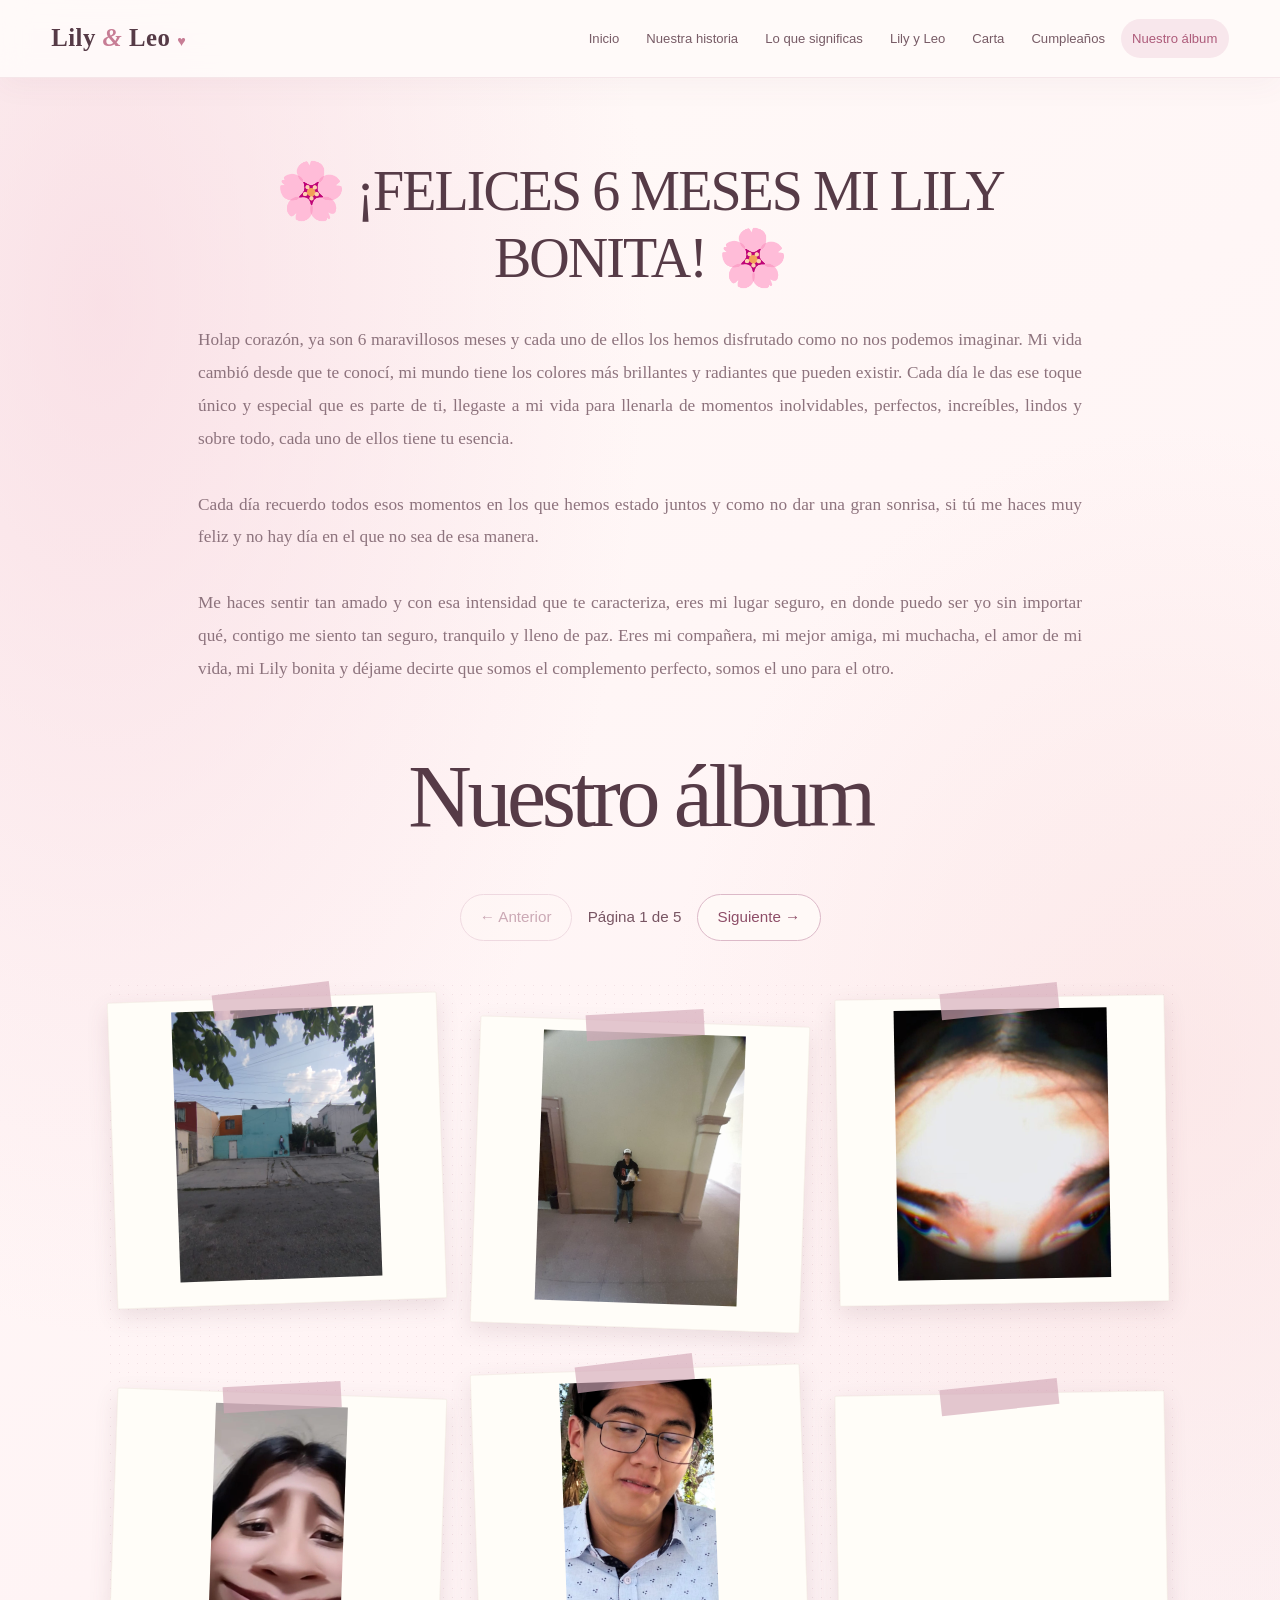
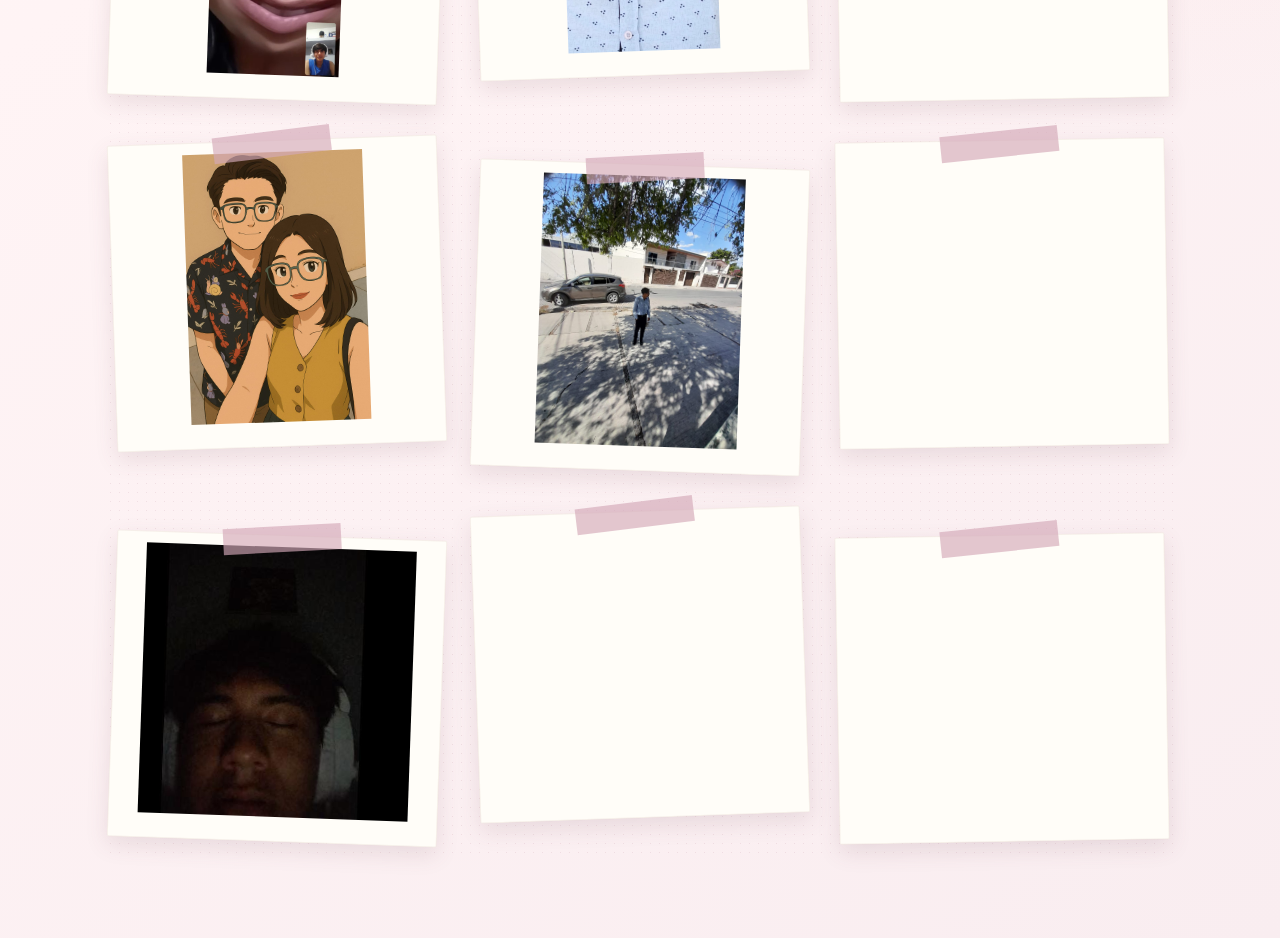
==== commit d9100fa1: "Paginate album into 12 photos and remove captions and photo links" ====
--- a/nuevo/Collage L y L.html
+++ b/nuevo/Collage L y L.html
@@ -6,7 +6,7 @@
     <title>Álbum Interactivo - Lily y Leo</title>
     <link rel="icon" type="image/png" href="assets/lily-icon.png">
     
-    <link rel="stylesheet" href="styles.css?v=20261116-scrapbook">
+    <link rel="stylesheet" href="styles.css?v=20261116-pagination">
 </head>
 
 <body class="romantic-home scrapbook-page">
@@ -46,68 +46,69 @@
 
 <section class="scrapbook-section" aria-labelledby="scrapbook-title">
 <h1 id="scrapbook-title">Nuestro álbum</h1>
-<div class="scrapbook-grid">
-<figure class="scrapbook-card"><a class="scrapbook-photo" href="assets/LilyDiminuta.jpeg" target="_blank" rel="noopener" aria-label="Mi Lily diminuta: abrir fotografía completa"><img src="assets/LilyDiminuta.jpeg" alt="Mi Lily diminuta" loading="eager" decoding="async"></a><figcaption>Mi Lily diminuta</figcaption></figure>
-<figure class="scrapbook-card"><a class="scrapbook-photo" href="assets/Yop13.jpeg" target="_blank" rel="noopener" aria-label="Yo: abrir fotografía completa"><img src="assets/Yop13.jpeg" alt="Yo" loading="eager" decoding="async"></a><figcaption>Yo</figcaption></figure>
-<figure class="scrapbook-card"><a class="scrapbook-photo" href="assets/LiLyAlien.jpeg" target="_blank" rel="noopener" aria-label="Lily Alien: abrir fotografía completa"><img src="assets/LiLyAlien.jpeg" alt="Lily Alien" loading="eager" decoding="async"></a><figcaption>Lily Alien</figcaption></figure>
-<figure class="scrapbook-card"><a class="scrapbook-photo" href="assets/LilyconFiltro.jpeg" target="_blank" rel="noopener" aria-label="Lily con filtro: abrir fotografía completa"><img src="assets/LilyconFiltro.jpeg" alt="Lily con filtro" loading="eager" decoding="async"></a><figcaption>Lily con filtro</figcaption></figure>
-<figure class="scrapbook-card"><a class="scrapbook-photo" href="assets/Yop.jpeg" target="_blank" rel="noopener" aria-label="Yo: abrir fotografía completa"><img src="assets/Yop.jpeg" alt="Yo" loading="eager" decoding="async"></a><figcaption>Yo</figcaption></figure>
-<figure class="scrapbook-card"><a class="scrapbook-photo" href="assets/LLFelices.jpeg" target="_blank" rel="noopener" aria-label="Lily y Leo felices: abrir fotografía completa"><img src="assets/LLFelices.jpeg" alt="Lily y Leo felices" loading="eager" decoding="async"></a><figcaption>Lily y Leo felices</figcaption></figure>
-<figure class="scrapbook-card"><a class="scrapbook-photo" href="assets/LL1.jpeg" target="_blank" rel="noopener" aria-label="Lily y Leo: abrir fotografía completa"><img src="assets/LL1.jpeg" alt="Lily y Leo" loading="lazy" decoding="async"></a><figcaption>Lily y Leo</figcaption></figure>
-<figure class="scrapbook-card"><a class="scrapbook-photo" href="assets/Yop7.jpeg" target="_blank" rel="noopener" aria-label="Yo: abrir fotografía completa"><img src="assets/Yop7.jpeg" alt="Yo" loading="lazy" decoding="async"></a><figcaption>Yo</figcaption></figure>
-<figure class="scrapbook-card"><a class="scrapbook-photo" href="assets/Cumpleaños2.jpeg" target="_blank" rel="noopener" aria-label="Cumpleaños: abrir fotografía completa"><img src="assets/Cumpleaños2.jpeg" alt="Cumpleaños" loading="lazy" decoding="async"></a><figcaption>Cumpleaños</figcaption></figure>
-<figure class="scrapbook-card"><a class="scrapbook-photo" href="assets/Yop3.jpeg" target="_blank" rel="noopener" aria-label="Yo: abrir fotografía completa"><img src="assets/Yop3.jpeg" alt="Yo" loading="lazy" decoding="async"></a><figcaption>Yo</figcaption></figure>
-<figure class="scrapbook-card"><a class="scrapbook-photo" href="assets/LilyHermosa.jpeg" target="_blank" rel="noopener" aria-label="Lily hermosa: abrir fotografía completa"><img src="assets/LilyHermosa.jpeg" alt="Lily hermosa" loading="lazy" decoding="async"></a><figcaption>Lily hermosa</figcaption></figure>
-<figure class="scrapbook-card"><a class="scrapbook-photo" href="assets/LilyconFiltro3.jpeg" target="_blank" rel="noopener" aria-label="Lily con filtro: abrir fotografía completa"><img src="assets/LilyconFiltro3.jpeg" alt="Lily con filtro" loading="lazy" decoding="async"></a><figcaption>Lily con filtro</figcaption></figure>
-<figure class="scrapbook-card"><a class="scrapbook-photo" href="assets/Yop14.jpeg" target="_blank" rel="noopener" aria-label="Yo: abrir fotografía completa"><img src="assets/Yop14.jpeg" alt="Yo" loading="lazy" decoding="async"></a><figcaption>Yo</figcaption></figure>
-<figure class="scrapbook-card"><a class="scrapbook-photo" href="assets/LLFelices2.jpeg" target="_blank" rel="noopener" aria-label="Lily y Leo felices: abrir fotografía completa"><img src="assets/LLFelices2.jpeg" alt="Lily y Leo felices" loading="lazy" decoding="async"></a><figcaption>Lily y Leo felices</figcaption></figure>
-<figure class="scrapbook-card"><a class="scrapbook-photo" href="assets/FF1.jpeg" target="_blank" rel="noopener" aria-label="Foto familiar: abrir fotografía completa"><img src="assets/FF1.jpeg" alt="Foto familiar" loading="lazy" decoding="async"></a><figcaption>Foto familiar</figcaption></figure>
-<figure class="scrapbook-card"><a class="scrapbook-photo" href="assets/Yop2.jpeg" target="_blank" rel="noopener" aria-label="Yo: abrir fotografía completa"><img src="assets/Yop2.jpeg" alt="Yo" loading="lazy" decoding="async"></a><figcaption>Yo</figcaption></figure>
-<figure class="scrapbook-card"><a class="scrapbook-photo" href="assets/LLGatito.jpeg" target="_blank" rel="noopener" aria-label="Lily y Leo con gatito: abrir fotografía completa"><img src="assets/LLGatito.jpeg" alt="Lily y Leo con gatito" loading="lazy" decoding="async"></a><figcaption>Lily y Leo con gatito</figcaption></figure>
-<figure class="scrapbook-card"><a class="scrapbook-photo" href="assets/LilyDiminuta3.jpeg" target="_blank" rel="noopener" aria-label="Lily diminuta: abrir fotografía completa"><img src="assets/LilyDiminuta3.jpeg" alt="Lily diminuta" loading="lazy" decoding="async"></a><figcaption>Lily diminuta</figcaption></figure>
-<figure class="scrapbook-card"><a class="scrapbook-photo" href="assets/LilyyLeoM.jpeg" target="_blank" rel="noopener" aria-label="Lily y Leo: abrir fotografía completa"><img src="assets/LilyyLeoM.jpeg" alt="Lily y Leo" loading="lazy" decoding="async"></a><figcaption>Lily y Leo</figcaption></figure>
-<figure class="scrapbook-card"><a class="scrapbook-photo" href="assets/Yop5.jpeg" target="_blank" rel="noopener" aria-label="Yo: abrir fotografía completa"><img src="assets/Yop5.jpeg" alt="Yo" loading="lazy" decoding="async"></a><figcaption>Yo</figcaption></figure>
-<figure class="scrapbook-card"><a class="scrapbook-photo" href="assets/LilyDormida.jpeg" target="_blank" rel="noopener" aria-label="Lily dormida: abrir fotografía completa"><img src="assets/LilyDormida.jpeg" alt="Lily dormida" loading="lazy" decoding="async"></a><figcaption>Lily dormida</figcaption></figure>
-<figure class="scrapbook-card"><a class="scrapbook-photo" href="assets/Yop11.jpeg" target="_blank" rel="noopener" aria-label="Yo: abrir fotografía completa"><img src="assets/Yop11.jpeg" alt="Yo" loading="lazy" decoding="async"></a><figcaption>Yo</figcaption></figure>
-<figure class="scrapbook-card"><a class="scrapbook-photo" href="assets/LilyconFlores3.jpeg" target="_blank" rel="noopener" aria-label="Lily con flores: abrir fotografía completa"><img src="assets/LilyconFlores3.jpeg" alt="Lily con flores" loading="lazy" decoding="async"></a><figcaption>Lily con flores</figcaption></figure>
-<figure class="scrapbook-card"><a class="scrapbook-photo" href="assets/Coquetas.jpeg" target="_blank" rel="noopener" aria-label="Coquetas: abrir fotografía completa"><img src="assets/Coquetas.jpeg" alt="Coquetas" loading="lazy" decoding="async"></a><figcaption>Coquetas</figcaption></figure>
-<figure class="scrapbook-card"><a class="scrapbook-photo" href="assets/LilyFrente.jpeg" target="_blank" rel="noopener" aria-label="Lily de frente: abrir fotografía completa"><img src="assets/LilyFrente.jpeg" alt="Lily de frente" loading="lazy" decoding="async"></a><figcaption>Lily de frente</figcaption></figure>
-<figure class="scrapbook-card"><a class="scrapbook-photo" href="assets/Yop8.jpeg" target="_blank" rel="noopener" aria-label="Yo: abrir fotografía completa"><img src="assets/Yop8.jpeg" alt="Yo" loading="lazy" decoding="async"></a><figcaption>Yo</figcaption></figure>
-<figure class="scrapbook-card"><a class="scrapbook-photo" href="assets/LilySentada.jpeg" target="_blank" rel="noopener" aria-label="Lily sentada: abrir fotografía completa"><img src="assets/LilySentada.jpeg" alt="Lily sentada" loading="lazy" decoding="async"></a><figcaption>Lily sentada</figcaption></figure>
-<figure class="scrapbook-card"><a class="scrapbook-photo" href="assets/LilyconFlores.jpeg" target="_blank" rel="noopener" aria-label="Lily con flores: abrir fotografía completa"><img src="assets/LilyconFlores.jpeg" alt="Lily con flores" loading="lazy" decoding="async"></a><figcaption>Lily con flores</figcaption></figure>
-<figure class="scrapbook-card"><a class="scrapbook-photo" href="assets/FF2.jpeg" target="_blank" rel="noopener" aria-label="Foto familiar: abrir fotografía completa"><img src="assets/FF2.jpeg" alt="Foto familiar" loading="lazy" decoding="async"></a><figcaption>Foto familiar</figcaption></figure>
-<figure class="scrapbook-card"><a class="scrapbook-photo" href="assets/LilyManejando.jpeg" target="_blank" rel="noopener" aria-label="Lily manejando: abrir fotografía completa"><img src="assets/LilyManejando.jpeg" alt="Lily manejando" loading="lazy" decoding="async"></a><figcaption>Lily manejando</figcaption></figure>
-<figure class="scrapbook-card"><a class="scrapbook-photo" href="assets/Yop6.jpeg" target="_blank" rel="noopener" aria-label="Yo: abrir fotografía completa"><img src="assets/Yop6.jpeg" alt="Yo" loading="lazy" decoding="async"></a><figcaption>Yo</figcaption></figure>
-<figure class="scrapbook-card"><a class="scrapbook-photo" href="assets/LilyRiendo.jpeg" target="_blank" rel="noopener" aria-label="Lily riendo: abrir fotografía completa"><img src="assets/LilyRiendo.jpeg" alt="Lily riendo" loading="lazy" decoding="async"></a><figcaption>Lily riendo</figcaption></figure>
-<figure class="scrapbook-card"><a class="scrapbook-photo" href="assets/Ternurin.jpeg" target="_blank" rel="noopener" aria-label="Ternurín: abrir fotografía completa"><img src="assets/Ternurin.jpeg" alt="Ternurín" loading="lazy" decoding="async"></a><figcaption>Ternurín</figcaption></figure>
-<figure class="scrapbook-card"><a class="scrapbook-photo" href="assets/LilyconFiltro2.jpeg" target="_blank" rel="noopener" aria-label="Lily con filtro: abrir fotografía completa"><img src="assets/LilyconFiltro2.jpeg" alt="Lily con filtro" loading="lazy" decoding="async"></a><figcaption>Lily con filtro</figcaption></figure>
-<figure class="scrapbook-card"><a class="scrapbook-photo" href="assets/Yop12.jpeg" target="_blank" rel="noopener" aria-label="Yo: abrir fotografía completa"><img src="assets/Yop12.jpeg" alt="Yo" loading="lazy" decoding="async"></a><figcaption>Yo</figcaption></figure>
-<figure class="scrapbook-card"><a class="scrapbook-photo" href="assets/LilyFeliz.jpeg" target="_blank" rel="noopener" aria-label="Lily feliz: abrir fotografía completa"><img src="assets/LilyFeliz.jpeg" alt="Lily feliz" loading="lazy" decoding="async"></a><figcaption>Lily feliz</figcaption></figure>
-<figure class="scrapbook-card"><a class="scrapbook-photo" href="assets/Yop4.jpeg" target="_blank" rel="noopener" aria-label="Yo: abrir fotografía completa"><img src="assets/Yop4.jpeg" alt="Yo" loading="lazy" decoding="async"></a><figcaption>Yo</figcaption></figure>
-<figure class="scrapbook-card"><a class="scrapbook-photo" href="assets/LLFelices3.jpeg" target="_blank" rel="noopener" aria-label="Lily y Leo felices: abrir fotografía completa"><img src="assets/LLFelices3.jpeg" alt="Lily y Leo felices" loading="lazy" decoding="async"></a><figcaption>Lily y Leo felices</figcaption></figure>
-<figure class="scrapbook-card"><a class="scrapbook-photo" href="assets/Cumpleaños.jpeg" target="_blank" rel="noopener" aria-label="Cumpleaños: abrir fotografía completa"><img src="assets/Cumpleaños.jpeg" alt="Cumpleaños" loading="lazy" decoding="async"></a><figcaption>Cumpleaños</figcaption></figure>
-<figure class="scrapbook-card"><a class="scrapbook-photo" href="assets/Yop10.jpeg" target="_blank" rel="noopener" aria-label="Yo: abrir fotografía completa"><img src="assets/Yop10.jpeg" alt="Yo" loading="lazy" decoding="async"></a><figcaption>Yo</figcaption></figure>
-<figure class="scrapbook-card"><a class="scrapbook-photo" href="assets/LilyBigote.jpeg" target="_blank" rel="noopener" aria-label="Lily con bigote: abrir fotografía completa"><img src="assets/LilyBigote.jpeg" alt="Lily con bigote" loading="lazy" decoding="async"></a><figcaption>Lily con bigote</figcaption></figure>
-<figure class="scrapbook-card"><a class="scrapbook-photo" href="assets/Yop15.jpeg" target="_blank" rel="noopener" aria-label="Yo: abrir fotografía completa"><img src="assets/Yop15.jpeg" alt="Yo" loading="lazy" decoding="async"></a><figcaption>Yo</figcaption></figure>
-<figure class="scrapbook-card"><a class="scrapbook-photo" href="assets/LilyDiminuta2.jpeg" target="_blank" rel="noopener" aria-label="Lily diminuta: abrir fotografía completa"><img src="assets/LilyDiminuta2.jpeg" alt="Lily diminuta" loading="lazy" decoding="async"></a><figcaption>Lily diminuta</figcaption></figure>
-<figure class="scrapbook-card"><a class="scrapbook-photo" href="assets/LilyconFlores2.jpeg" target="_blank" rel="noopener" aria-label="Lily con flores: abrir fotografía completa"><img src="assets/LilyconFlores2.jpeg" alt="Lily con flores" loading="lazy" decoding="async"></a><figcaption>Lily con flores</figcaption></figure>
-<figure class="scrapbook-card"><a class="scrapbook-photo" href="assets/Yop9.jpeg" target="_blank" rel="noopener" aria-label="Yo: abrir fotografía completa"><img src="assets/Yop9.jpeg" alt="Yo" loading="lazy" decoding="async"></a><figcaption>Yo</figcaption></figure>
-<figure class="scrapbook-card"><a class="scrapbook-photo" href="assets/LiLyIALeo.jpeg" target="_blank" rel="noopener" aria-label="Lily y Leo: abrir fotografía completa"><img src="assets/LiLyIALeo.jpeg" alt="Lily y Leo" loading="lazy" decoding="async"></a><figcaption>Lily y Leo</figcaption></figure>
-<figure class="scrapbook-card"><a class="scrapbook-photo" href="assets/LLive.jpeg" target="_blank" rel="noopener" aria-label="Lily en vivo: abrir fotografía completa"><img src="assets/LLive.jpeg" alt="Lily en vivo" loading="lazy" decoding="async"></a><figcaption>Lily en vivo</figcaption></figure>
-<figure class="scrapbook-card"><a class="scrapbook-photo" href="assets/LRoblox.jpeg" target="_blank" rel="noopener" aria-label="Lily en Roblox: abrir fotografía completa"><img src="assets/LRoblox.jpeg" alt="Lily en Roblox" loading="lazy" decoding="async"></a><figcaption>Lily en Roblox</figcaption></figure>
-<figure class="scrapbook-card"><a class="scrapbook-photo" href="assets/LilyCaro.jpeg" target="_blank" rel="noopener" aria-label="Lily y Caro: abrir fotografía completa"><img src="assets/LilyCaro.jpeg" alt="Lily y Caro" loading="lazy" decoding="async"></a><figcaption>Lily y Caro</figcaption></figure>
-<figure class="scrapbook-card"><a class="scrapbook-photo" href="assets/LLLive.jpeg" target="_blank" rel="noopener" aria-label="Lily y Leo en vivo: abrir fotografía completa"><img src="assets/LLLive.jpeg" alt="Lily y Leo en vivo" loading="lazy" decoding="async"></a><figcaption>Lily y Leo en vivo</figcaption></figure>
-<figure class="scrapbook-card"><a class="scrapbook-photo" href="assets/LLFeria2.jpeg" target="_blank" rel="noopener" aria-label="Lily y Leo en la feria: abrir fotografía completa"><img src="assets/LLFeria2.jpeg" alt="Lily y Leo en la feria" loading="lazy" decoding="async"></a><figcaption>Lily y Leo en la feria</figcaption></figure>
-<figure class="scrapbook-card"><a class="scrapbook-photo" href="assets/LilyIALeo2.jpeg" target="_blank" rel="noopener" aria-label="Lily y Leo: abrir fotografía completa"><img src="assets/LilyIALeo2.jpeg" alt="Lily y Leo" loading="lazy" decoding="async"></a><figcaption>Lily y Leo</figcaption></figure>
-<figure class="scrapbook-card"><a class="scrapbook-photo" href="assets/MihermosaLily.jpeg" target="_blank" rel="noopener" aria-label="Mi hermosa Lily: abrir fotografía completa"><img src="assets/MihermosaLily.jpeg" alt="Mi hermosa Lily" loading="lazy" decoding="async"></a><figcaption>Mi hermosa Lily</figcaption></figure>
-<figure class="scrapbook-card"><a class="scrapbook-photo" href="assets/LNCR.jpeg" target="_blank" rel="noopener" aria-label="Lily en NCR: abrir fotografía completa"><img src="assets/LNCR.jpeg" alt="Lily en NCR" loading="lazy" decoding="async"></a><figcaption>Lily en NCR</figcaption></figure>
-<figure class="scrapbook-card"><a class="scrapbook-photo" href="assets/LLA.jpeg" target="_blank" rel="noopener" aria-label="Lily y Leo: abrir fotografía completa"><img src="assets/LLA.jpeg" alt="Lily y Leo" loading="lazy" decoding="async"></a><figcaption>Lily y Leo</figcaption></figure>
-<figure class="scrapbook-card"><a class="scrapbook-photo" href="assets/LilyIALeo3.jpeg" target="_blank" rel="noopener" aria-label="Lily y Leo: abrir fotografía completa"><img src="assets/LilyIALeo3.jpeg" alt="Lily y Leo" loading="lazy" decoding="async"></a><figcaption>Lily y Leo</figcaption></figure>
-<figure class="scrapbook-card"><a class="scrapbook-photo" href="assets/LLFeria3.jpeg" target="_blank" rel="noopener" aria-label="Lily y Leo en la feria: abrir fotografía completa"><img src="assets/LLFeria3.jpeg" alt="Lily y Leo en la feria" loading="lazy" decoding="async"></a><figcaption>Lily y Leo en la feria</figcaption></figure>
-<figure class="scrapbook-card"><a class="scrapbook-photo" href="assets/LLLive2.jpeg" target="_blank" rel="noopener" aria-label="Lily y Leo en vivo: abrir fotografía completa"><img src="assets/LLLive2.jpeg" alt="Lily y Leo en vivo" loading="lazy" decoding="async"></a><figcaption>Lily y Leo en vivo</figcaption></figure>
+<nav class="scrapbook-pagination" aria-label="Páginas del álbum" hidden><button type="button" id="album-prev">← Anterior</button><span id="album-page" aria-live="polite"></span><button type="button" id="album-next">Siguiente →</button></nav>
+<div class="scrapbook-grid" id="album-photos">
+<figure class="scrapbook-card"><img src="assets/LilyDiminuta.jpeg" alt="Mi Lily diminuta" loading="eager" decoding="async"></figure>
+<figure class="scrapbook-card"><img src="assets/Yop13.jpeg" alt="Yo" loading="eager" decoding="async"></figure>
+<figure class="scrapbook-card"><img src="assets/LiLyAlien.jpeg" alt="Lily Alien" loading="eager" decoding="async"></figure>
+<figure class="scrapbook-card"><img src="assets/LilyconFiltro.jpeg" alt="Lily con filtro" loading="eager" decoding="async"></figure>
+<figure class="scrapbook-card"><img src="assets/Yop.jpeg" alt="Yo" loading="eager" decoding="async"></figure>
+<figure class="scrapbook-card"><img src="assets/LLFelices.jpeg" alt="Lily y Leo felices" loading="eager" decoding="async"></figure>
+<figure class="scrapbook-card"><img src="assets/LL1.jpeg" alt="Lily y Leo" loading="lazy" decoding="async"></figure>
+<figure class="scrapbook-card"><img src="assets/Yop7.jpeg" alt="Yo" loading="lazy" decoding="async"></figure>
+<figure class="scrapbook-card"><img src="assets/Cumpleaños2.jpeg" alt="Cumpleaños" loading="lazy" decoding="async"></figure>
+<figure class="scrapbook-card"><img src="assets/Yop3.jpeg" alt="Yo" loading="lazy" decoding="async"></figure>
+<figure class="scrapbook-card"><img src="assets/LilyHermosa.jpeg" alt="Lily hermosa" loading="lazy" decoding="async"></figure>
+<figure class="scrapbook-card"><img src="assets/LilyconFiltro3.jpeg" alt="Lily con filtro" loading="lazy" decoding="async"></figure>
+<figure class="scrapbook-card"><img src="assets/Yop14.jpeg" alt="Yo" loading="lazy" decoding="async"></figure>
+<figure class="scrapbook-card"><img src="assets/LLFelices2.jpeg" alt="Lily y Leo felices" loading="lazy" decoding="async"></figure>
+<figure class="scrapbook-card"><img src="assets/FF1.jpeg" alt="Foto familiar" loading="lazy" decoding="async"></figure>
+<figure class="scrapbook-card"><img src="assets/Yop2.jpeg" alt="Yo" loading="lazy" decoding="async"></figure>
+<figure class="scrapbook-card"><img src="assets/LLGatito.jpeg" alt="Lily y Leo con gatito" loading="lazy" decoding="async"></figure>
+<figure class="scrapbook-card"><img src="assets/LilyDiminuta3.jpeg" alt="Lily diminuta" loading="lazy" decoding="async"></figure>
+<figure class="scrapbook-card"><img src="assets/LilyyLeoM.jpeg" alt="Lily y Leo" loading="lazy" decoding="async"></figure>
+<figure class="scrapbook-card"><img src="assets/Yop5.jpeg" alt="Yo" loading="lazy" decoding="async"></figure>
+<figure class="scrapbook-card"><img src="assets/LilyDormida.jpeg" alt="Lily dormida" loading="lazy" decoding="async"></figure>
+<figure class="scrapbook-card"><img src="assets/Yop11.jpeg" alt="Yo" loading="lazy" decoding="async"></figure>
+<figure class="scrapbook-card"><img src="assets/LilyconFlores3.jpeg" alt="Lily con flores" loading="lazy" decoding="async"></figure>
+<figure class="scrapbook-card"><img src="assets/Coquetas.jpeg" alt="Coquetas" loading="lazy" decoding="async"></figure>
+<figure class="scrapbook-card"><img src="assets/LilyFrente.jpeg" alt="Lily de frente" loading="lazy" decoding="async"></figure>
+<figure class="scrapbook-card"><img src="assets/Yop8.jpeg" alt="Yo" loading="lazy" decoding="async"></figure>
+<figure class="scrapbook-card"><img src="assets/LilySentada.jpeg" alt="Lily sentada" loading="lazy" decoding="async"></figure>
+<figure class="scrapbook-card"><img src="assets/LilyconFlores.jpeg" alt="Lily con flores" loading="lazy" decoding="async"></figure>
+<figure class="scrapbook-card"><img src="assets/FF2.jpeg" alt="Foto familiar" loading="lazy" decoding="async"></figure>
+<figure class="scrapbook-card"><img src="assets/LilyManejando.jpeg" alt="Lily manejando" loading="lazy" decoding="async"></figure>
+<figure class="scrapbook-card"><img src="assets/Yop6.jpeg" alt="Yo" loading="lazy" decoding="async"></figure>
+<figure class="scrapbook-card"><img src="assets/LilyRiendo.jpeg" alt="Lily riendo" loading="lazy" decoding="async"></figure>
+<figure class="scrapbook-card"><img src="assets/Ternurin.jpeg" alt="Ternurín" loading="lazy" decoding="async"></figure>
+<figure class="scrapbook-card"><img src="assets/LilyconFiltro2.jpeg" alt="Lily con filtro" loading="lazy" decoding="async"></figure>
+<figure class="scrapbook-card"><img src="assets/Yop12.jpeg" alt="Yo" loading="lazy" decoding="async"></figure>
+<figure class="scrapbook-card"><img src="assets/LilyFeliz.jpeg" alt="Lily feliz" loading="lazy" decoding="async"></figure>
+<figure class="scrapbook-card"><img src="assets/Yop4.jpeg" alt="Yo" loading="lazy" decoding="async"></figure>
+<figure class="scrapbook-card"><img src="assets/LLFelices3.jpeg" alt="Lily y Leo felices" loading="lazy" decoding="async"></figure>
+<figure class="scrapbook-card"><img src="assets/Cumpleaños.jpeg" alt="Cumpleaños" loading="lazy" decoding="async"></figure>
+<figure class="scrapbook-card"><img src="assets/Yop10.jpeg" alt="Yo" loading="lazy" decoding="async"></figure>
+<figure class="scrapbook-card"><img src="assets/LilyBigote.jpeg" alt="Lily con bigote" loading="lazy" decoding="async"></figure>
+<figure class="scrapbook-card"><img src="assets/Yop15.jpeg" alt="Yo" loading="lazy" decoding="async"></figure>
+<figure class="scrapbook-card"><img src="assets/LilyDiminuta2.jpeg" alt="Lily diminuta" loading="lazy" decoding="async"></figure>
+<figure class="scrapbook-card"><img src="assets/LilyconFlores2.jpeg" alt="Lily con flores" loading="lazy" decoding="async"></figure>
+<figure class="scrapbook-card"><img src="assets/Yop9.jpeg" alt="Yo" loading="lazy" decoding="async"></figure>
+<figure class="scrapbook-card"><img src="assets/LiLyIALeo.jpeg" alt="Lily y Leo" loading="lazy" decoding="async"></figure>
+<figure class="scrapbook-card"><img src="assets/LLive.jpeg" alt="Lily en vivo" loading="lazy" decoding="async"></figure>
+<figure class="scrapbook-card"><img src="assets/LRoblox.jpeg" alt="Lily en Roblox" loading="lazy" decoding="async"></figure>
+<figure class="scrapbook-card"><img src="assets/LilyCaro.jpeg" alt="Lily y Caro" loading="lazy" decoding="async"></figure>
+<figure class="scrapbook-card"><img src="assets/LLLive.jpeg" alt="Lily y Leo en vivo" loading="lazy" decoding="async"></figure>
+<figure class="scrapbook-card"><img src="assets/LLFeria2.jpeg" alt="Lily y Leo en la feria" loading="lazy" decoding="async"></figure>
+<figure class="scrapbook-card"><img src="assets/LilyIALeo2.jpeg" alt="Lily y Leo" loading="lazy" decoding="async"></figure>
+<figure class="scrapbook-card"><img src="assets/MihermosaLily.jpeg" alt="Mi hermosa Lily" loading="lazy" decoding="async"></figure>
+<figure class="scrapbook-card"><img src="assets/LNCR.jpeg" alt="Lily en NCR" loading="lazy" decoding="async"></figure>
+<figure class="scrapbook-card"><img src="assets/LLA.jpeg" alt="Lily y Leo" loading="lazy" decoding="async"></figure>
+<figure class="scrapbook-card"><img src="assets/LilyIALeo3.jpeg" alt="Lily y Leo" loading="lazy" decoding="async"></figure>
+<figure class="scrapbook-card"><img src="assets/LLFeria3.jpeg" alt="Lily y Leo en la feria" loading="lazy" decoding="async"></figure>
+<figure class="scrapbook-card"><img src="assets/LLLive2.jpeg" alt="Lily y Leo en vivo" loading="lazy" decoding="async"></figure>
 </div>
 </section>
-<script src="album.js?v=20261116-scrapbook" defer></script>
+<script src="album.js?v=20261116-pagination" defer></script>
 <script src="header.js?v=20261113-header-2" defer></script>
 </body>
 </html>
--- a/nuevo/styles.css
+++ b/nuevo/styles.css
@@ -2152,3 +2152,23 @@
   .scrapbook-page .scrapbook-card { animation: none; transition: none; }
   .scrapbook-page .scrapbook-card:hover { transform: rotate(var(--photo-tilt)); }
 }
+
+/* Álbum paginado: únicamente hover en las fotografías. */
+.scrapbook-page .intro, .scrapbook-page #scrapbook-title,
+.scrapbook-page .scrapbook-card { animation: none; }
+.scrapbook-page .scrapbook-card { padding-bottom: 1.5rem; }
+.scrapbook-page .scrapbook-card img { cursor: default; }
+.scrapbook-page .scrapbook-card[hidden],
+.scrapbook-page .scrapbook-pagination[hidden] { display: none; }
+.scrapbook-page .scrapbook-pagination {
+ display: flex; justify-content: center; align-items: center; flex-wrap: wrap;
+ gap: 1rem; margin: 0 0 2.5rem; color: #785563;
+ font: .95rem/1.5 "Segoe UI",sans-serif;
+}
+.scrapbook-page .scrapbook-pagination button {
+ padding: .7rem 1.2rem; border: 1px solid #dcb9c8; border-radius: 999px;
+ background: #fff9f7; color: #8e4e68; font: inherit; cursor: pointer;
+}
+.scrapbook-page .scrapbook-pagination button:hover:not(:disabled) { background: #f8e5e9; }
+.scrapbook-page .scrapbook-pagination button:disabled { opacity: .45; cursor: default; }
+.scrapbook-page .scrapbook-pagination button:focus-visible { outline: 2px solid #a84e70; outline-offset: 3px; }
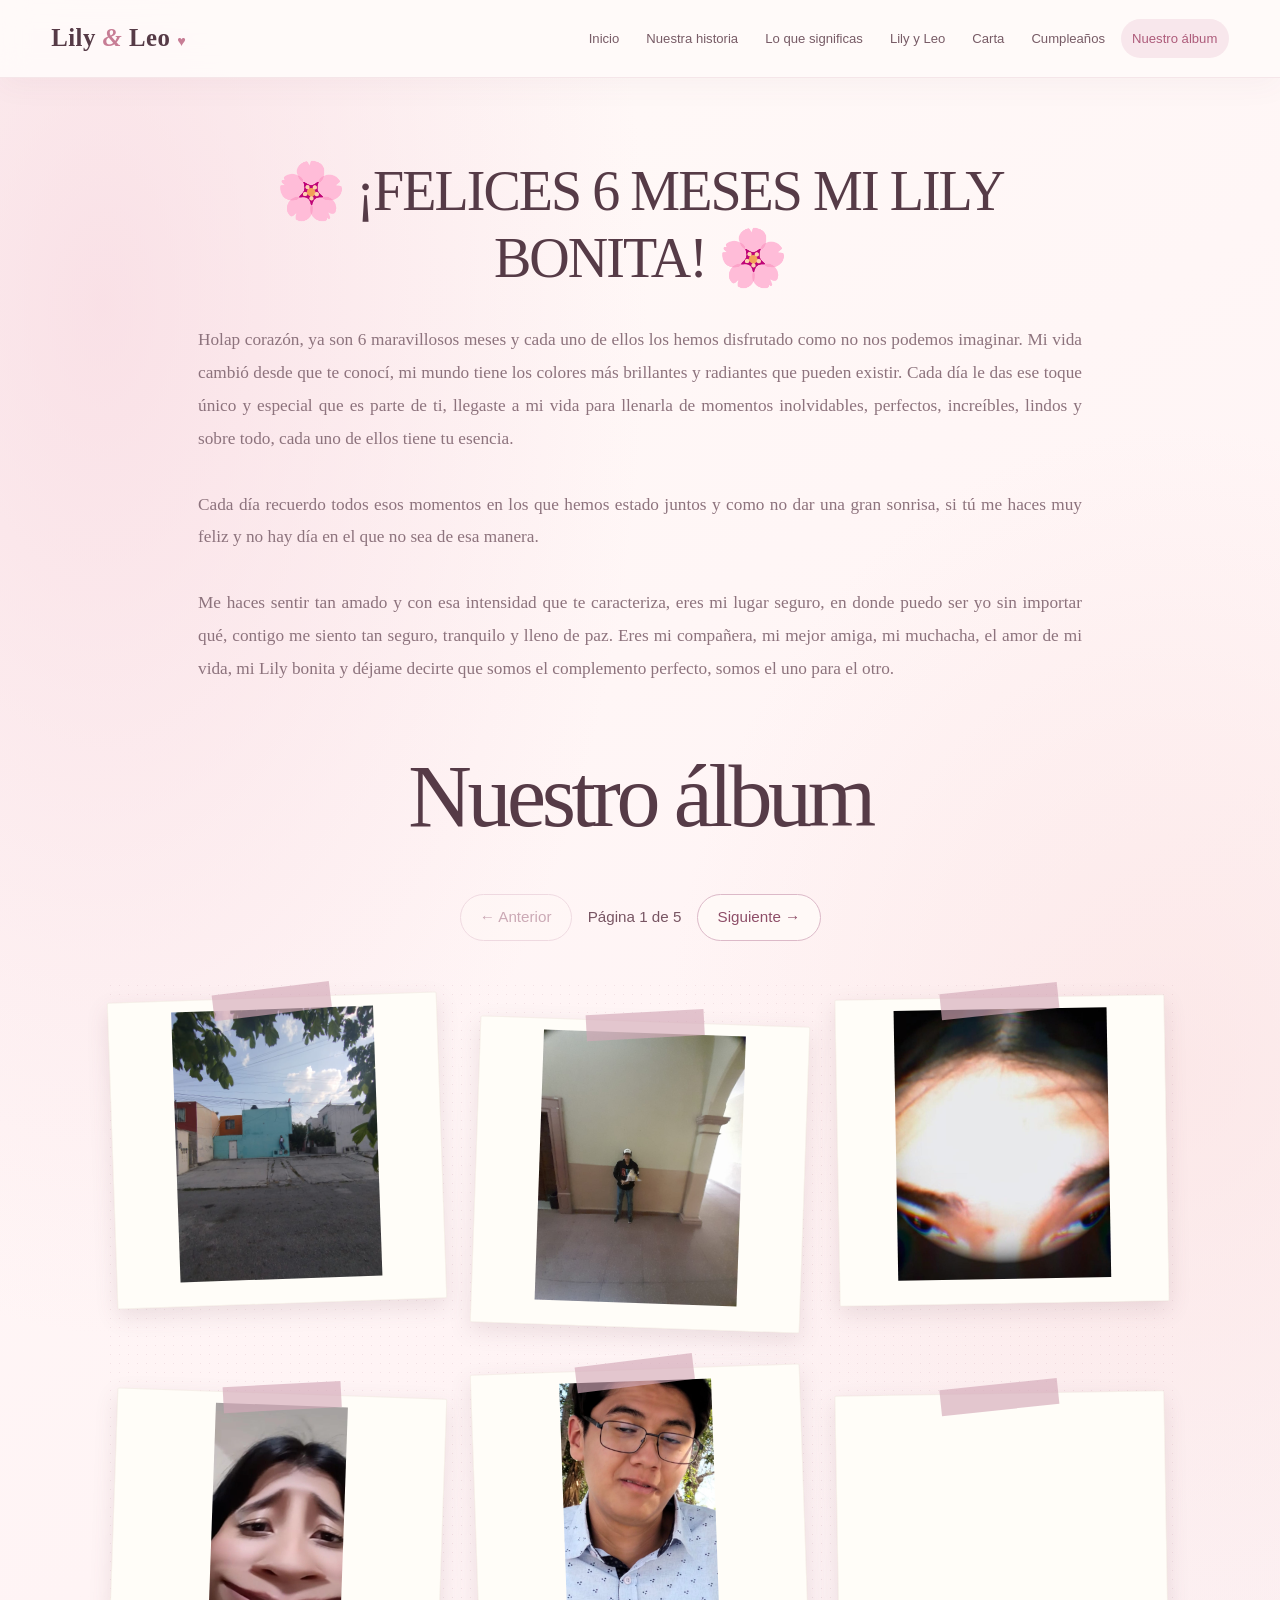
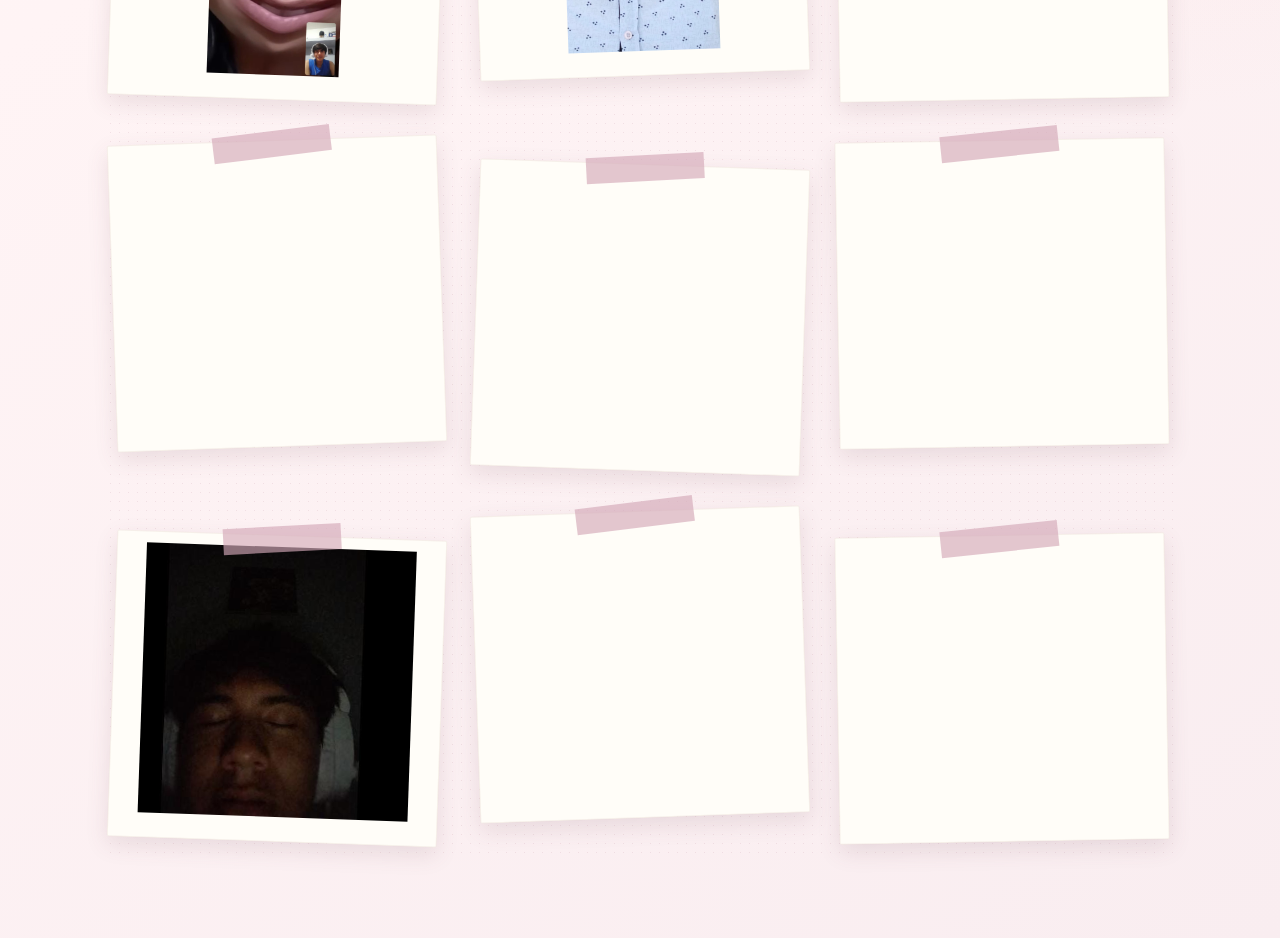
==== commit e99e0365: "Rename album browser title to Nuestro Album" ====
--- a/nuevo/Collage L y L.html
+++ b/nuevo/Collage L y L.html
@@ -3,7 +3,7 @@
 <head>
     <meta charset="UTF-8">
     <meta name="viewport" content="width=device-width, initial-scale=1.0">
-    <title>Álbum Interactivo - Lily y Leo</title>
+    <title>Nuestro Album</title>
     <link rel="icon" type="image/png" href="assets/lily-icon.png">
     
     <link rel="stylesheet" href="styles.css?v=20261116-pagination">
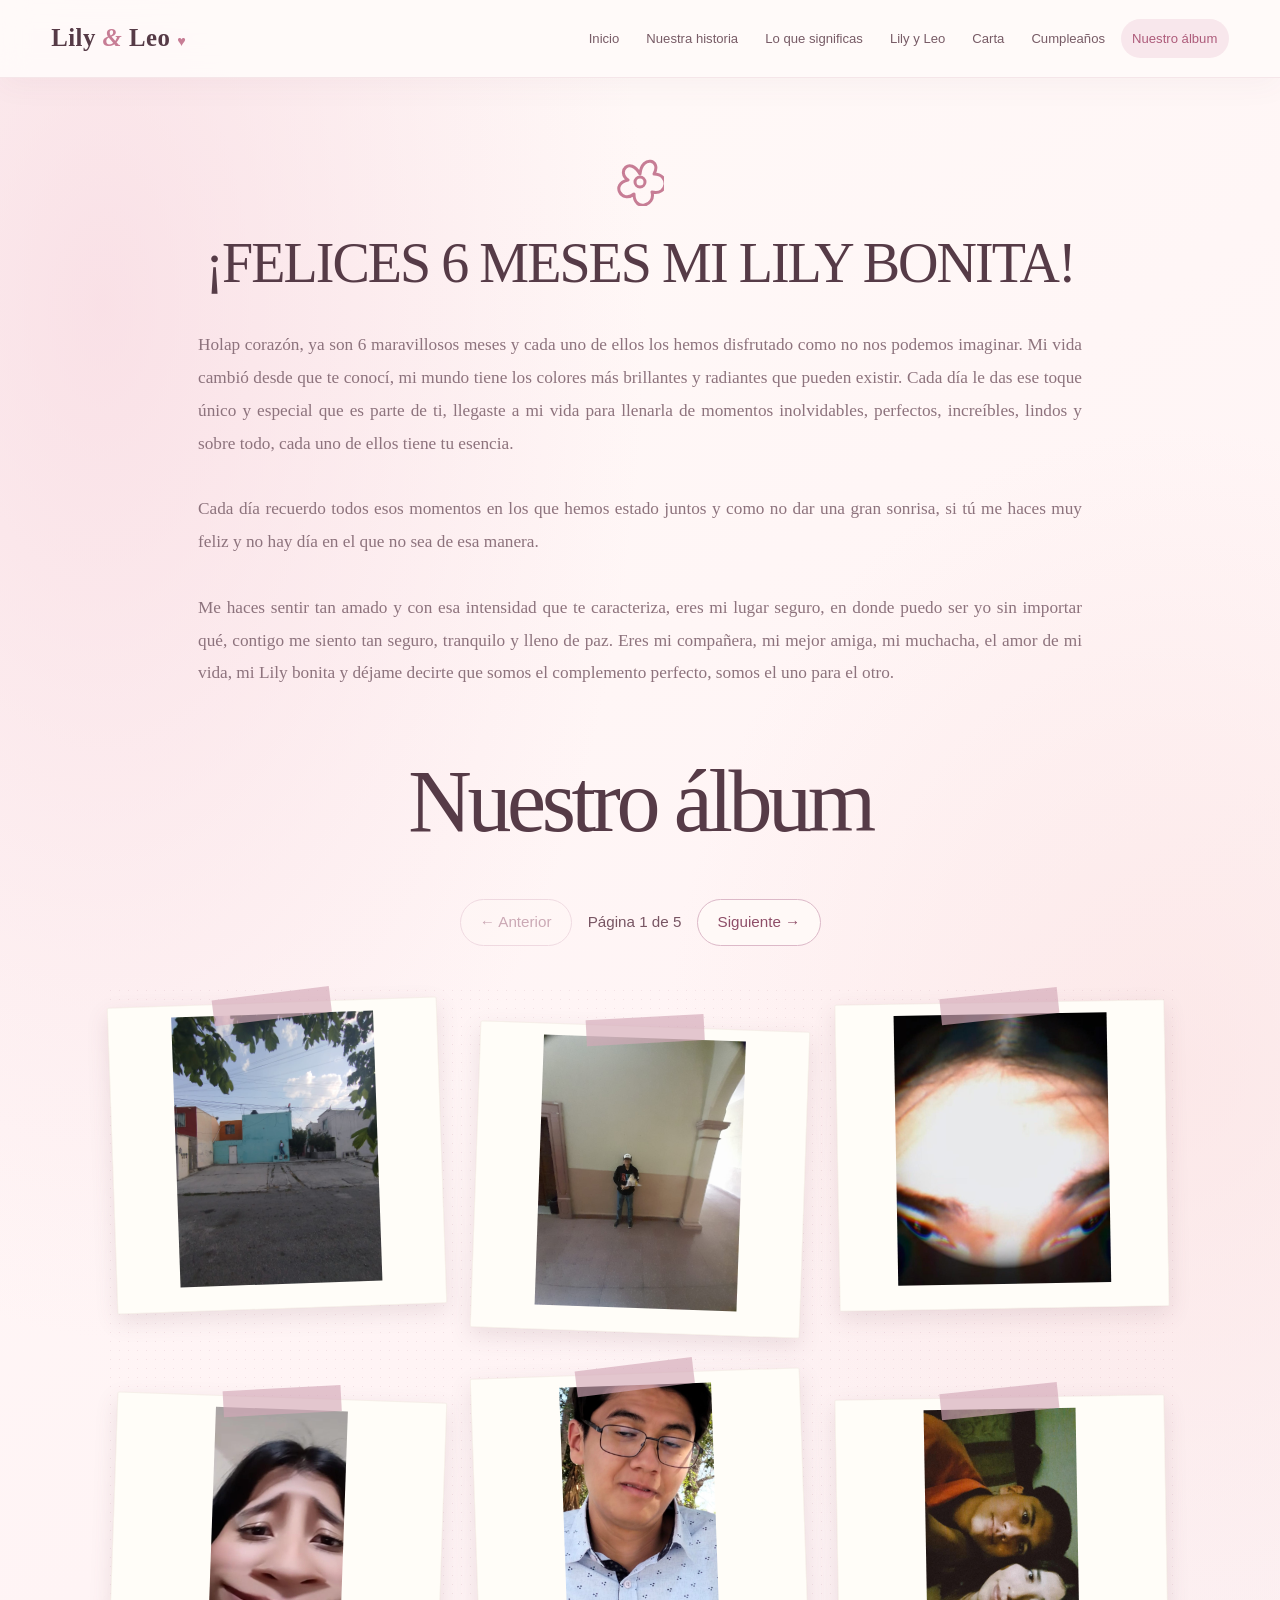
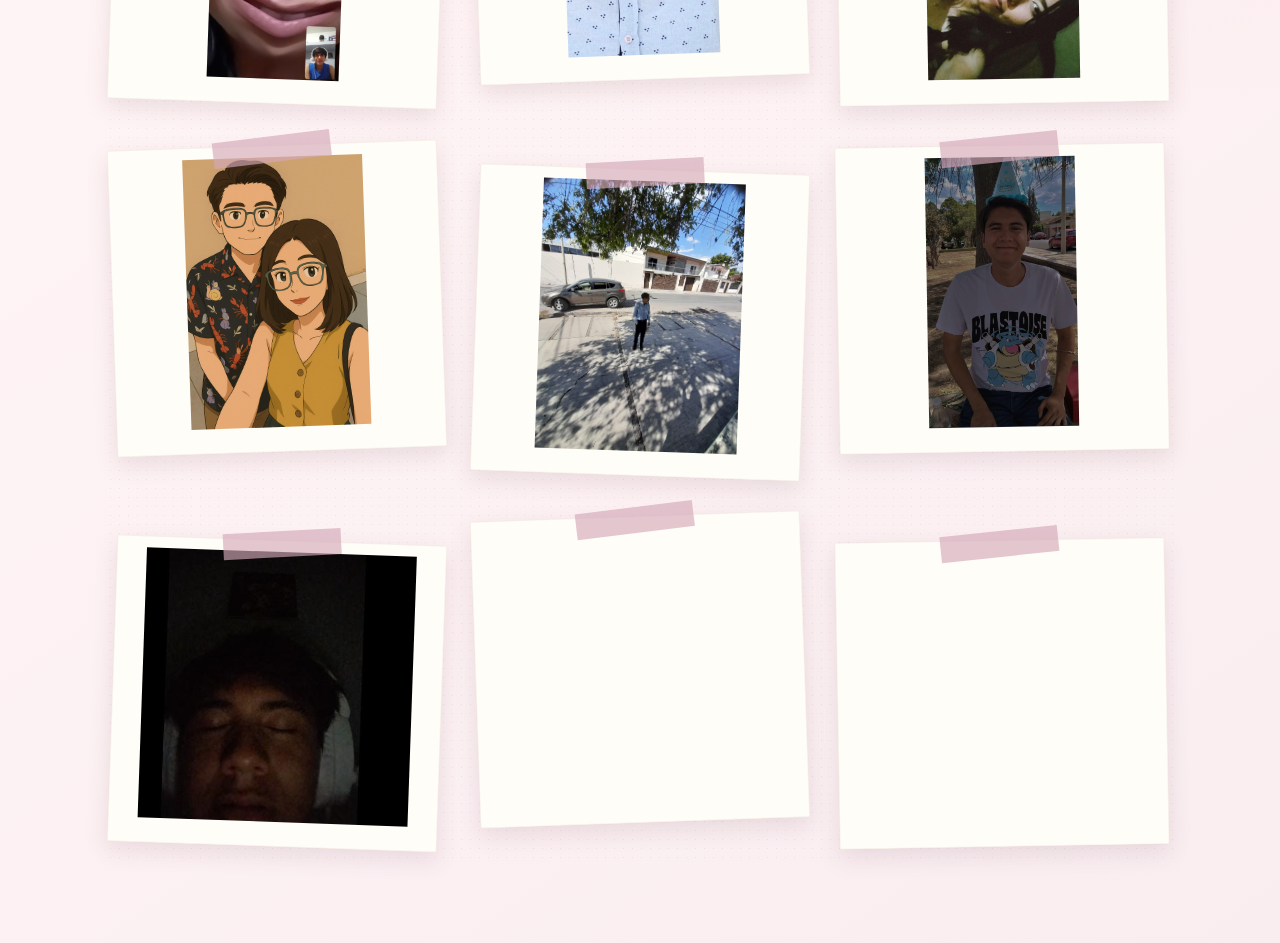
==== commit f8b1370d: "style: replace decorative letter and album emojis with line icons" ====
--- a/nuevo/Collage L y L.html
+++ b/nuevo/Collage L y L.html
@@ -6,7 +6,7 @@
     <title>Nuestro Album</title>
     <link rel="icon" type="image/png" href="assets/lily-icon.png">
     
-    <link rel="stylesheet" href="styles.css?v=20261116-pagination">
+    <link rel="stylesheet" href="styles.css?v=20261116-line-icons">
 </head>
 
 <body class="romantic-home scrapbook-page">
@@ -37,7 +37,8 @@
 
 <!-- ===================== TEXTO PRINCIPAL ===================== -->
 <section class="intro">
-    <h2>🌸 ¡FELICES 6 MESES MI LILY BONITA! 🌸</h2>
+    <svg class="romantic-line-icon title-line-icon" viewBox="0 0 24 24" aria-hidden="true" focusable="false"><path d="M12 8c-5-9-12-1-6 3-9 2-3 12 3 7 0 9 11 6 9-1 8 2 9-9 1-9 4-7-6-10-7 0Z"/><circle cx="12" cy="12" r="2.5"/></svg>
+<h2>¡FELICES 6 MESES MI LILY BONITA!</h2>
 
     <p>
        Holap corazón, ya son 6 maravillosos meses y cada uno de ellos los hemos disfrutado como no nos podemos imaginar. Mi vida cambió desde que te conocí, mi mundo tiene los colores más brillantes y radiantes que pueden existir. Cada día le das ese toque único y especial que es parte de ti, llegaste a mi vida para llenarla de momentos inolvidables, perfectos, increíbles, lindos y sobre todo, cada uno de ellos tiene tu esencia. <br><br> Cada día recuerdo todos esos momentos en los que hemos estado juntos y como no dar una gran sonrisa, si tú me haces muy feliz y no hay día en el que no sea de esa manera. <br><br> Me haces sentir tan amado y con esa intensidad que te caracteriza, eres mi lugar seguro, en donde puedo ser yo sin importar qué, contigo me siento tan seguro, tranquilo y lleno de paz. Eres mi compañera, mi mejor amiga, mi muchacha, el amor de mi vida, mi Lily bonita y déjame decirte que somos el complemento perfecto, somos el uno para el otro.
--- a/nuevo/styles.css
+++ b/nuevo/styles.css
@@ -2172,3 +2172,46 @@
 .scrapbook-page .scrapbook-pagination button:hover:not(:disabled) { background: #f8e5e9; }
 .scrapbook-page .scrapbook-pagination button:disabled { opacity: .45; cursor: default; }
 .scrapbook-page .scrapbook-pagination button:focus-visible { outline: 2px solid #a84e70; outline-offset: 3px; }
+
+/* Cumpleaños · celebración romántica y pastel de trazo fino. */
+.birthday-page .birthday-main { max-width: 1100px; margin: 0 auto; padding: clamp(3rem,6vw,5rem) clamp(1.2rem,5vw,4rem) 5rem; }
+.birthday-page .birthday-hero {
+ text-align: center; padding: 0 0 3rem;
+ background: radial-gradient(circle at 8% 20%,#e6b3c9 0 3px,transparent 4px),
+ radial-gradient(circle at 92% 40%,#cfa36b 0 3px,transparent 4px),
+ radial-gradient(circle at 16% 75%,#e6b3c9 0 2px,transparent 3px),
+ radial-gradient(circle at 85% 8%,#cfa36b 0 2px,transparent 3px);
+}
+.birthday-page .birthday-icon { width: 86px; margin: 0 auto 1rem; color: #c77d95; }
+.birthday-page .birthday-icon svg { display: block; width: 100%; fill: none; stroke: currentColor; stroke-width: 1.7; stroke-linecap: round; stroke-linejoin: round; }
+.birthday-page .cake-flame, .birthday-page .cake-sparkle { color: #bd945f; }
+.birthday-page .birthday-date { color: #ac657f; font: .8rem/1.5 "Segoe UI",sans-serif; letter-spacing: .22em; margin-bottom: 1.4rem; }
+.birthday-page h1 { max-width: 900px; margin: 0 auto 2.5rem; font: 400 clamp(2.5rem,5.8vw,4.8rem)/1.13 Georgia,serif; color: #563b47; letter-spacing: -.045em; text-align: center; }
+.birthday-page .birthday-photo { width: min(100%,680px); margin: auto; }
+.birthday-page .birthday-photo figure {
+ padding: 1.2rem .85rem .7rem; margin: 0; background: #fffaf7;
+ border: 1px solid #ebd3dc; border-radius: 45% 45% 12px 12px / 5% 5% 12px 12px;
+ box-shadow: 0 12px 30px rgba(106,66,85,.08);
+}
+.birthday-page .birthday-photo figure:hover { transform: none; }
+.birthday-page .birthday-photo img { display: block; width: 100%; height: auto; max-height: 540px; object-fit: contain; border-radius: 6px; }
+.birthday-page .birthday-photo img:hover { transform: none; }
+.birthday-page .birthday-photo figcaption { margin: 0; padding: 1rem .5rem .3rem; color: #8b6978; font: italic .95rem/1.65 Georgia,serif; }
+.birthday-page .birthday-prose { max-width: 900px; margin: 0 auto; padding-top: 2.5rem; border-top: 1px solid #e4bfce; }
+.birthday-page .birthday-prose p { margin: 0; color: #8d737d; font: 400 1.08rem/1.9 Georgia,serif; text-align: justify; text-align-last: left; hyphens: auto; overflow-wrap: break-word; }
+.birthday-page .birthday-prose br { display: block; content: ""; margin-bottom: 1.2rem; }
+@media(max-width:640px) {
+ .birthday-page .birthday-prose p { font-size: 1rem; }
+ .birthday-page .birthday-icon { width: 72px; }
+ .birthday-page .birthday-photo figure { padding: .8rem .55rem .5rem; }
+}
+
+/* Iconos decorativos de Carta y Nuestro Album. */
+.romantic-home .romantic-line-icon {
+  fill: none; stroke: currentColor; stroke-width: 1.5;
+  stroke-linecap: round; stroke-linejoin: round;
+}
+.romantic-home .title-line-icon { display: block; width: 48px; height: 48px; margin: 0 auto 1.5rem; color: #c77d95; }
+.romantic-home .action-line-icon { display: inline-block; width: 1.2em; height: 1.2em; vertical-align: -.2em; flex-shrink: 0; }
+body.romantic-letter .descargar-boton { display: inline-flex; align-items: center; justify-content: center; gap: .6rem; }
+body.romantic-letter .surprise-link .action-line-icon { margin-left: .25rem; }
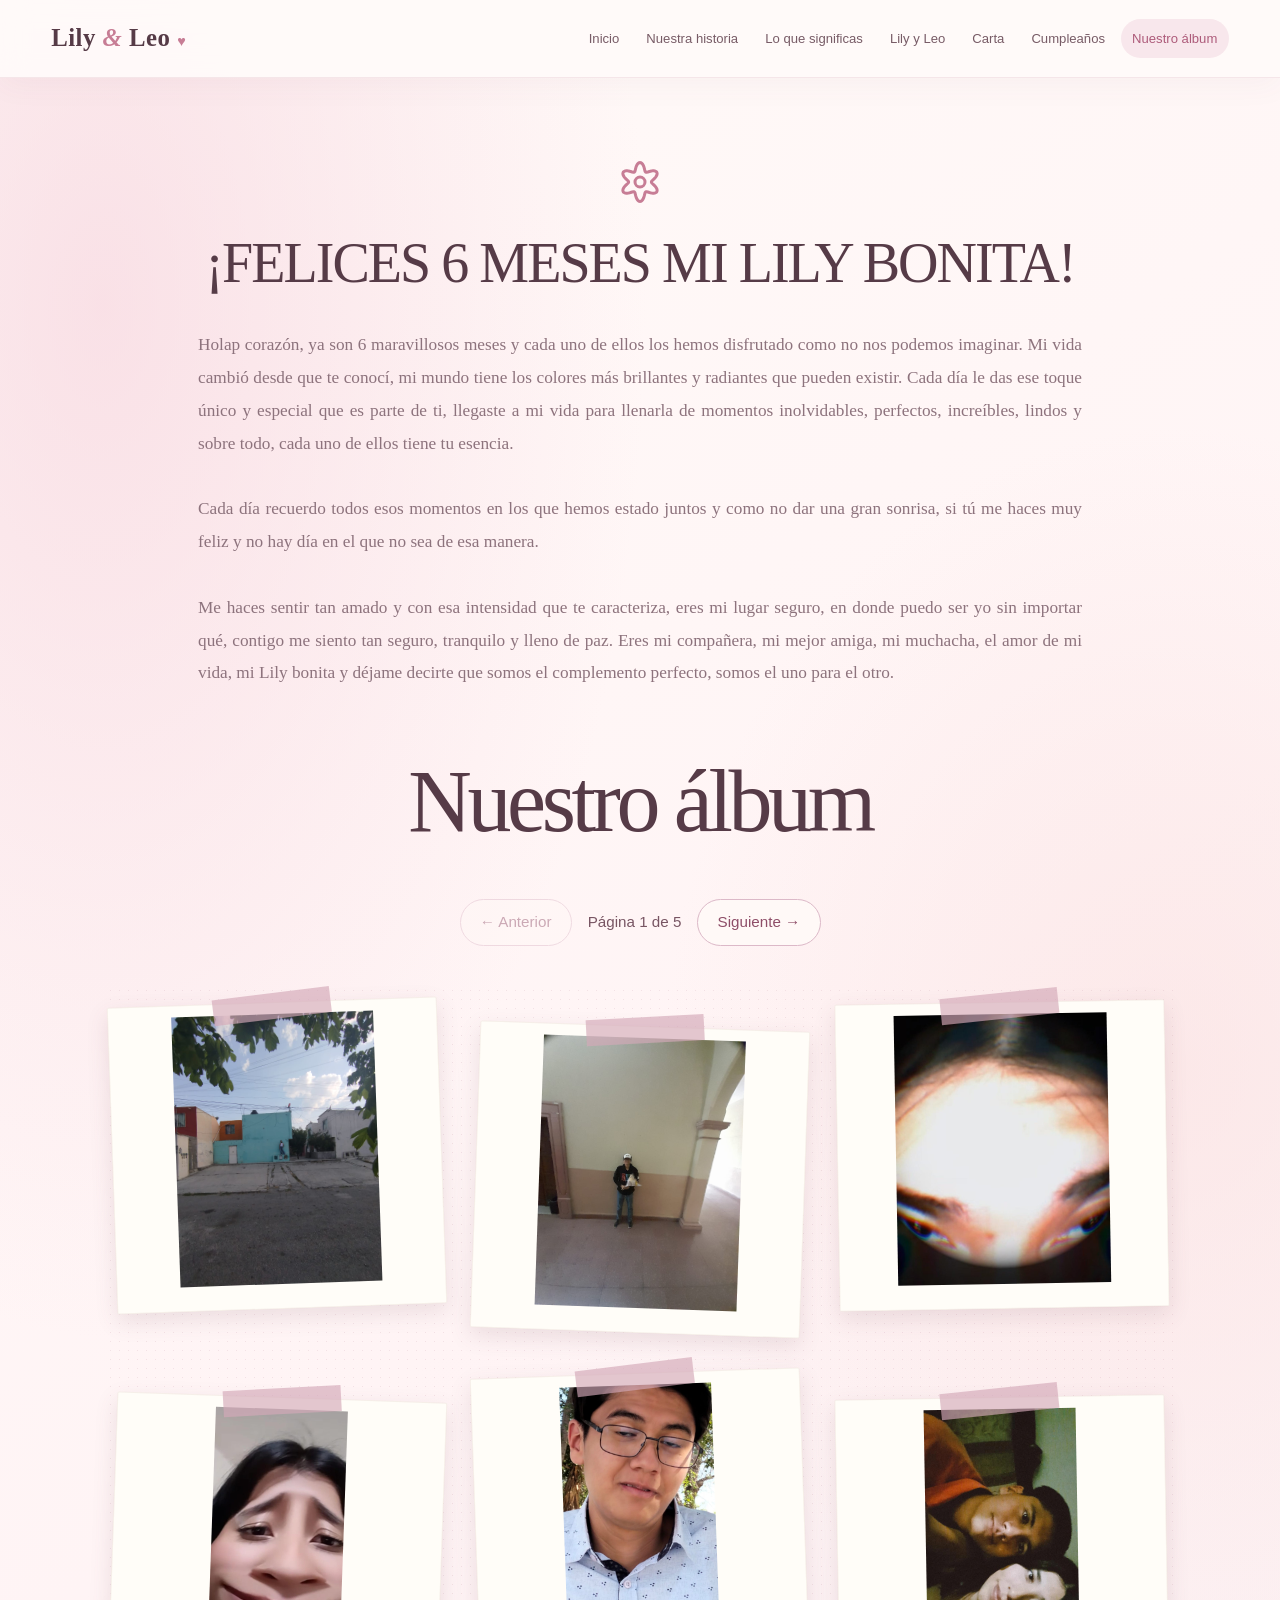
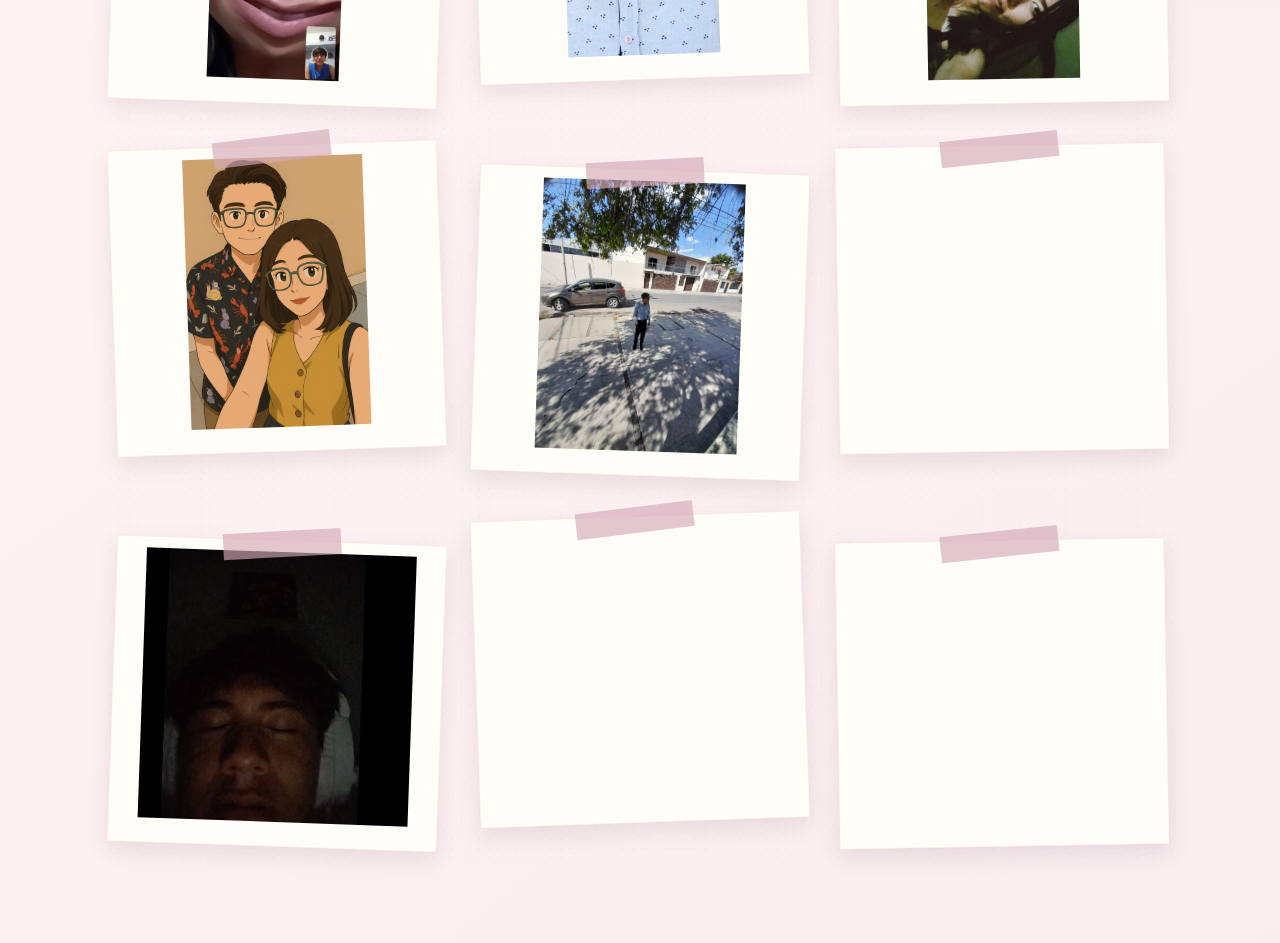
==== commit 38c0dcb4: "fix: center album flower with six symmetric petals" ====
--- a/nuevo/Collage L y L.html
+++ b/nuevo/Collage L y L.html
@@ -37,7 +37,7 @@
 
 <!-- ===================== TEXTO PRINCIPAL ===================== -->
 <section class="intro">
-    <svg class="romantic-line-icon title-line-icon" viewBox="0 0 24 24" aria-hidden="true" focusable="false"><path d="M12 8c-5-9-12-1-6 3-9 2-3 12 3 7 0 9 11 6 9-1 8 2 9-9 1-9 4-7-6-10-7 0Z"/><circle cx="12" cy="12" r="2.5"/></svg>
+    <svg class="romantic-line-icon title-line-icon" viewBox="0 0 24 24" aria-hidden="true" focusable="false"><path d="M12.000 2.300 L12.337 2.350 L12.665 2.496 L12.974 2.733 L13.258 3.050 L13.511 3.432 L13.729 3.864 L13.913 4.326 L14.065 4.799 L14.188 5.265 L14.292 5.704 L14.383 6.101 L14.474 6.444 L14.575 6.721 L14.697 6.929 L14.850 7.064 L15.044 7.129 L15.284 7.131 L15.575 7.080 L15.917 6.987 L16.307 6.868 L16.739 6.737 L17.204 6.611 L17.689 6.506 L18.182 6.434 L18.665 6.408 L19.122 6.435 L19.538 6.523 L19.898 6.673 L20.189 6.883 L20.400 7.150 L20.526 7.467 L20.563 7.824 L20.512 8.210 L20.380 8.614 L20.175 9.024 L19.911 9.430 L19.603 9.820 L19.268 10.188 L18.927 10.528 L18.598 10.837 L18.300 11.115 L18.049 11.364 L17.859 11.590 L17.740 11.800 L17.700 12.000 L17.740 12.200 L17.859 12.410 L18.049 12.636 L18.300 12.885 L18.598 13.163 L18.927 13.472 L19.268 13.812 L19.603 14.180 L19.911 14.570 L20.175 14.976 L20.380 15.386 L20.512 15.790 L20.563 16.176 L20.526 16.533 L20.400 16.850 L20.189 17.117 L19.898 17.327 L19.538 17.477 L19.122 17.565 L18.665 17.592 L18.182 17.566 L17.689 17.494 L17.204 17.389 L16.739 17.263 L16.307 17.132 L15.917 17.013 L15.575 16.920 L15.284 16.869 L15.044 16.871 L14.850 16.936 L14.697 17.071 L14.575 17.279 L14.474 17.556 L14.383 17.899 L14.292 18.296 L14.188 18.735 L14.065 19.201 L13.913 19.674 L13.729 20.136 L13.511 20.568 L13.258 20.950 L12.974 21.267 L12.665 21.504 L12.337 21.650 L12.000 21.700 L11.663 21.650 L11.335 21.504 L11.026 21.267 L10.742 20.950 L10.489 20.568 L10.271 20.136 L10.087 19.674 L9.935 19.201 L9.812 18.735 L9.708 18.296 L9.617 17.899 L9.526 17.556 L9.425 17.279 L9.303 17.071 L9.150 16.936 L8.956 16.871 L8.716 16.869 L8.425 16.920 L8.083 17.013 L7.693 17.132 L7.261 17.263 L6.796 17.389 L6.311 17.494 L5.818 17.566 L5.335 17.592 L4.878 17.565 L4.462 17.477 L4.102 17.327 L3.811 17.117 L3.600 16.850 L3.474 16.533 L3.437 16.176 L3.488 15.790 L3.620 15.386 L3.825 14.976 L4.089 14.570 L4.397 14.180 L4.732 13.812 L5.073 13.472 L5.402 13.163 L5.700 12.885 L5.951 12.636 L6.141 12.410 L6.260 12.200 L6.300 12.000 L6.260 11.800 L6.141 11.590 L5.951 11.364 L5.700 11.115 L5.402 10.837 L5.073 10.528 L4.732 10.188 L4.397 9.820 L4.089 9.430 L3.825 9.024 L3.620 8.614 L3.488 8.210 L3.437 7.824 L3.474 7.467 L3.600 7.150 L3.811 6.883 L4.102 6.673 L4.462 6.523 L4.878 6.435 L5.335 6.408 L5.818 6.434 L6.311 6.506 L6.796 6.611 L7.261 6.737 L7.693 6.868 L8.083 6.987 L8.425 7.080 L8.716 7.131 L8.956 7.129 L9.150 7.064 L9.303 6.929 L9.425 6.721 L9.526 6.444 L9.617 6.101 L9.708 5.704 L9.812 5.265 L9.935 4.799 L10.087 4.326 L10.271 3.864 L10.489 3.432 L10.742 3.050 L11.026 2.733 L11.335 2.496 L11.663 2.350 L12.000 2.300Z"/><circle cx="12" cy="12" r="2.5"/></svg>
 <h2>¡FELICES 6 MESES MI LILY BONITA!</h2>
 
     <p>
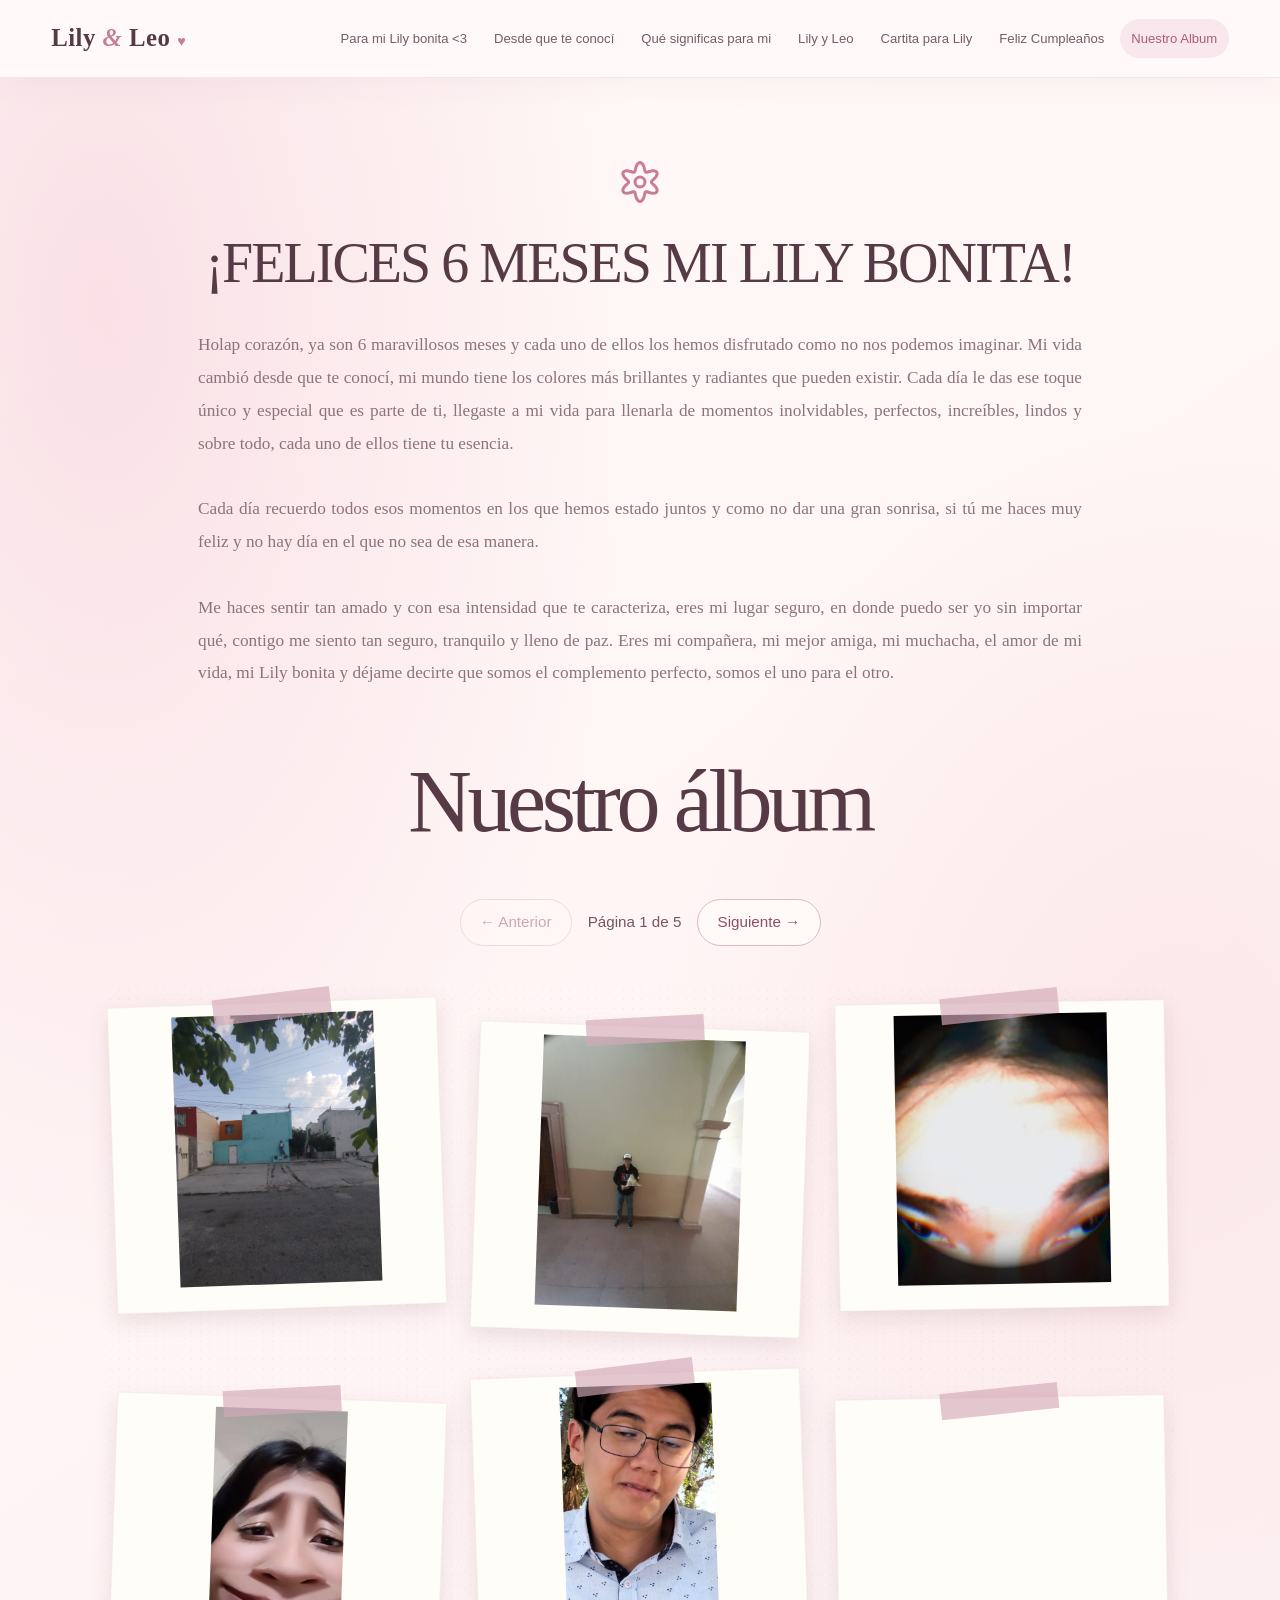
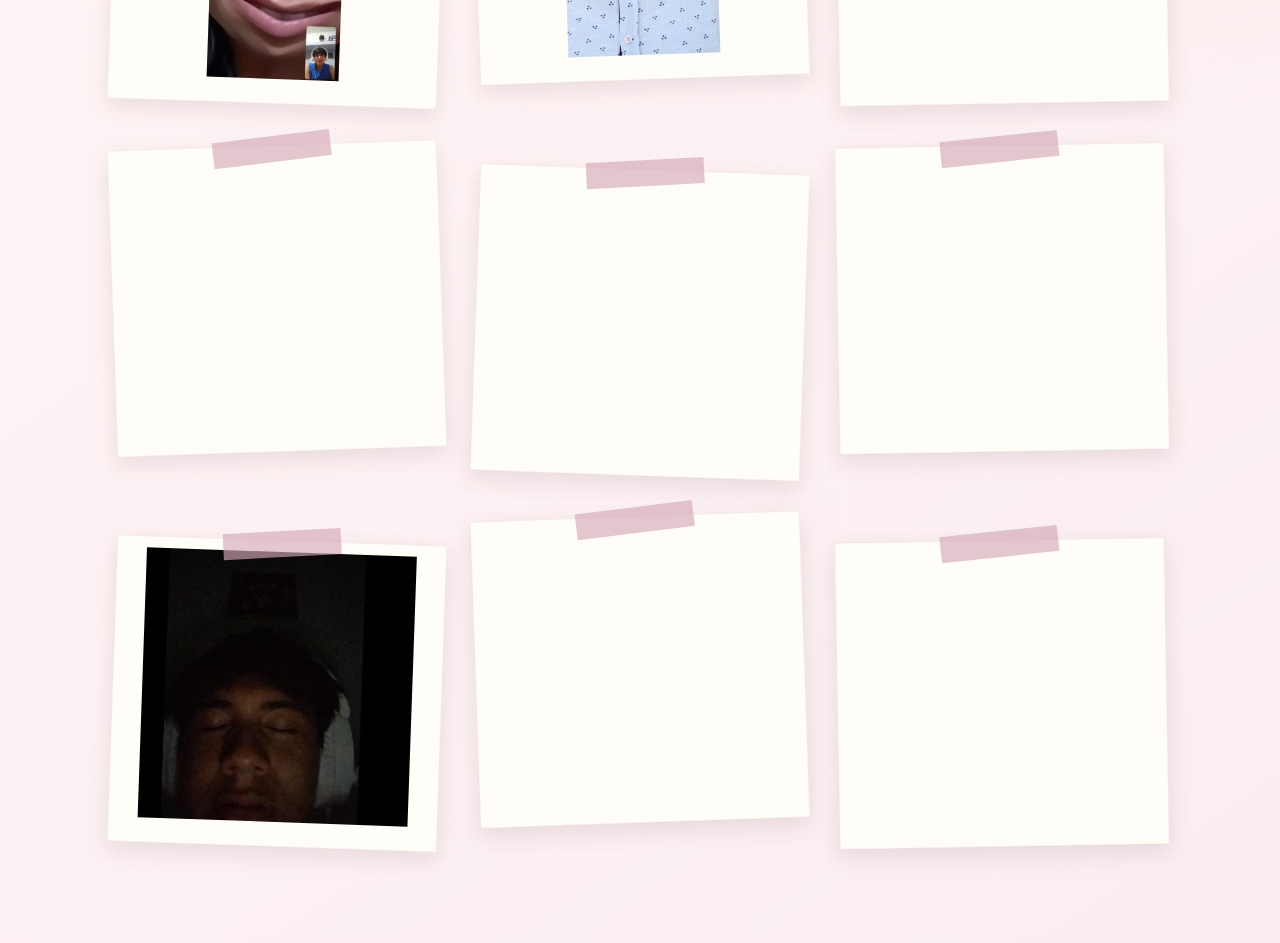
==== commit ec9d2152: "fix: match navigation labels to page titles" ====
--- a/nuevo/Collage L y L.html
+++ b/nuevo/Collage L y L.html
@@ -6,7 +6,7 @@
     <title>Nuestro Album</title>
     <link rel="icon" type="image/png" href="assets/lily-icon.png">
     
-    <link rel="stylesheet" href="styles.css?v=20261116-line-icons">
+    <link rel="stylesheet" href="styles.css?v=20261117-nav-titles">
 </head>
 
 <body class="romantic-home scrapbook-page">
@@ -16,22 +16,22 @@
   <a class="site-brand" href="nuevo.html" aria-label="Lily y Leo, inicio">Lily <em>&amp;</em> Leo <span aria-hidden="true">♥</span></a>
   <button class="menu-toggle" id="menu-toggle" type="button" aria-label="Abrir menú" aria-expanded="false" aria-controls="mobile-menu">☰</button>
   <nav class="nav-desktop" aria-label="Navegación principal">
-    <a href="nuevo.html">Inicio</a>
-    <a href="Desde que te conocí.html">Nuestra historia</a>
-    <a href="Qué significas para mi.html">Lo que significas</a>
+    <a href="nuevo.html">Para mi Lily bonita &lt;3</a>
+    <a href="Desde que te conocí.html">Desde que te conocí</a>
+    <a href="Qué significas para mi.html">Qué significas para mi</a>
     <a href="Leo.html">Lily y Leo</a>
-    <a href="CartaLily.html">Carta</a>
-    <a href="Cumpleaños.html">Cumpleaños</a>
-    <a href="Collage L y L.html" class="active" aria-current="page">Nuestro álbum</a>
+    <a href="CartaLily.html">Cartita para Lily</a>
+    <a href="Cumpleaños.html">Feliz Cumpleaños</a>
+    <a href="Collage L y L.html" class="active" aria-current="page">Nuestro Album</a>
   </nav>
   <nav id="mobile-menu" class="nav-mobile" aria-label="Navegación móvil">
-    <a href="nuevo.html">Inicio</a>
-    <a href="Desde que te conocí.html">Nuestra historia</a>
-    <a href="Qué significas para mi.html">Lo que significas</a>
+    <a href="nuevo.html">Para mi Lily bonita &lt;3</a>
+    <a href="Desde que te conocí.html">Desde que te conocí</a>
+    <a href="Qué significas para mi.html">Qué significas para mi</a>
     <a href="Leo.html">Lily y Leo</a>
-    <a href="CartaLily.html">Carta</a>
-    <a href="Cumpleaños.html">Cumpleaños</a>
-    <a href="Collage L y L.html" class="active" aria-current="page">Nuestro álbum</a>
+    <a href="CartaLily.html">Cartita para Lily</a>
+    <a href="Cumpleaños.html">Feliz Cumpleaños</a>
+    <a href="Collage L y L.html" class="active" aria-current="page">Nuestro Album</a>
   </nav>
 </header>
 
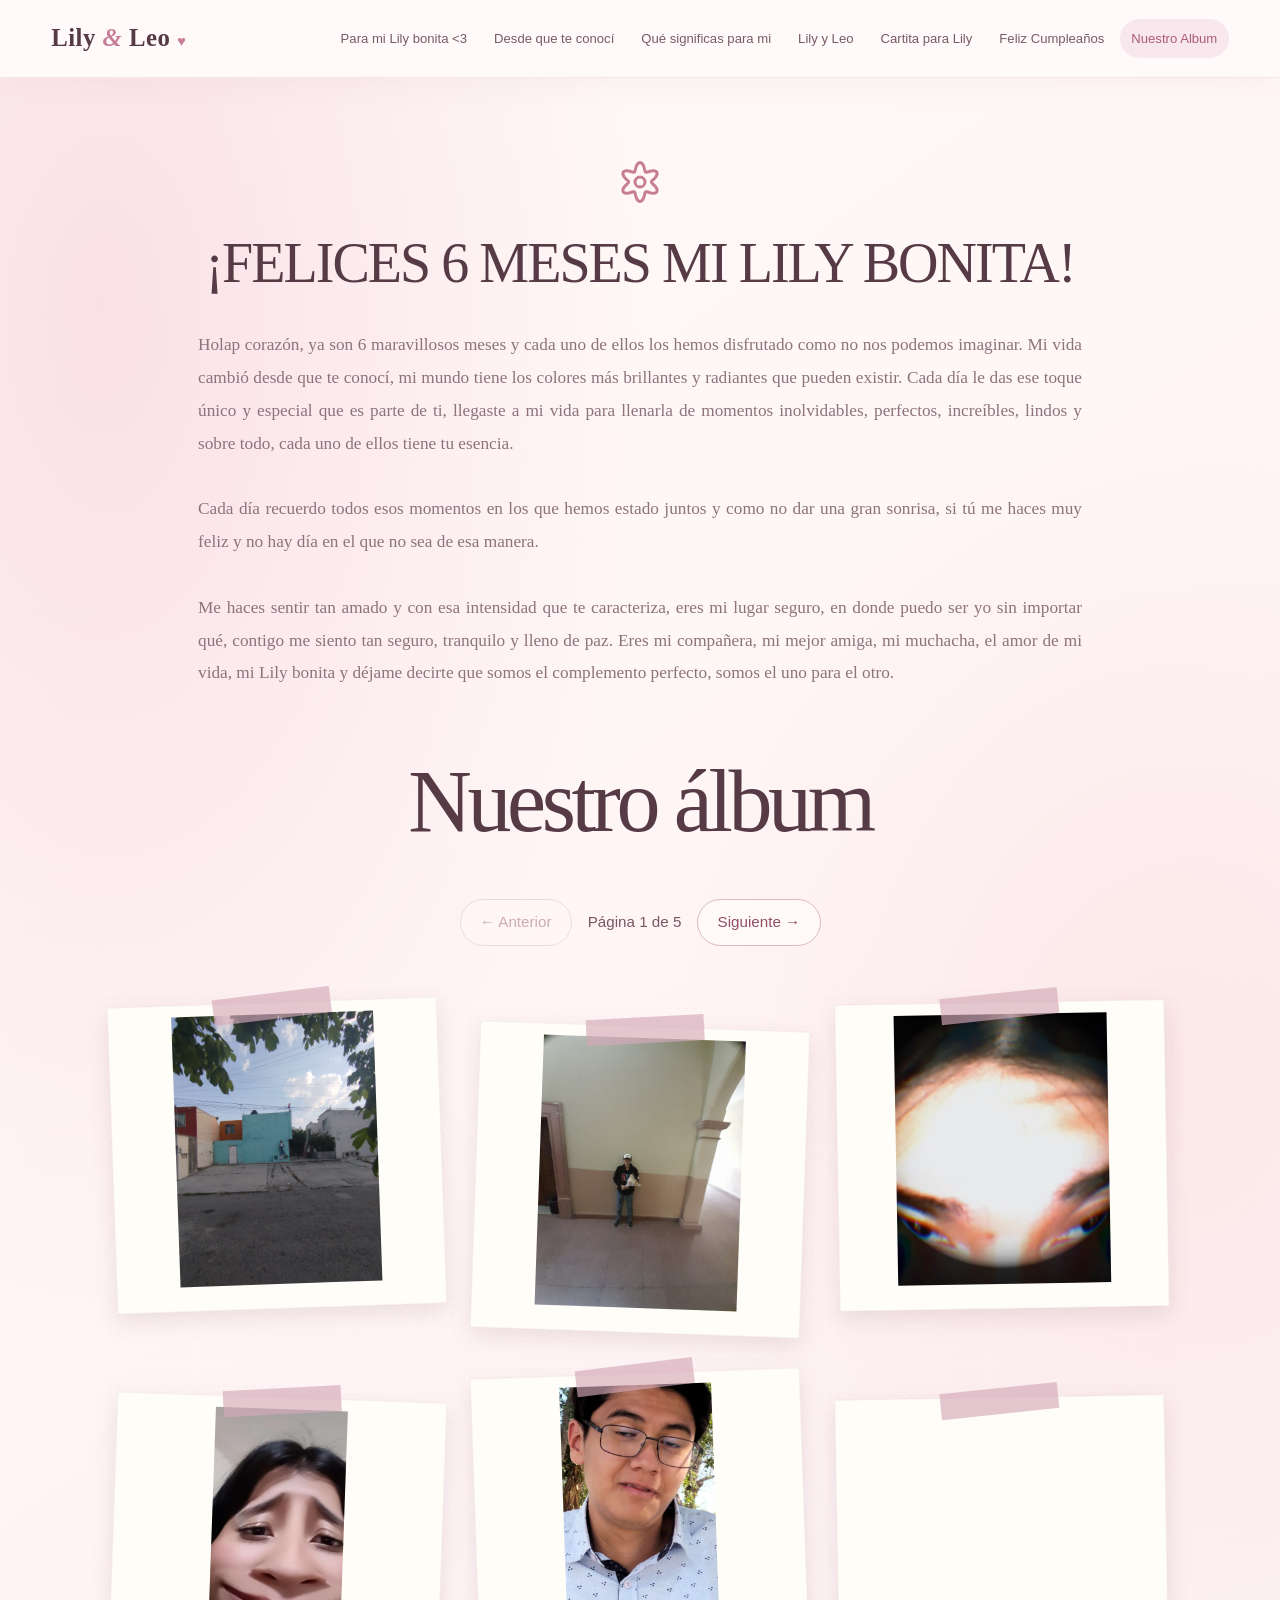
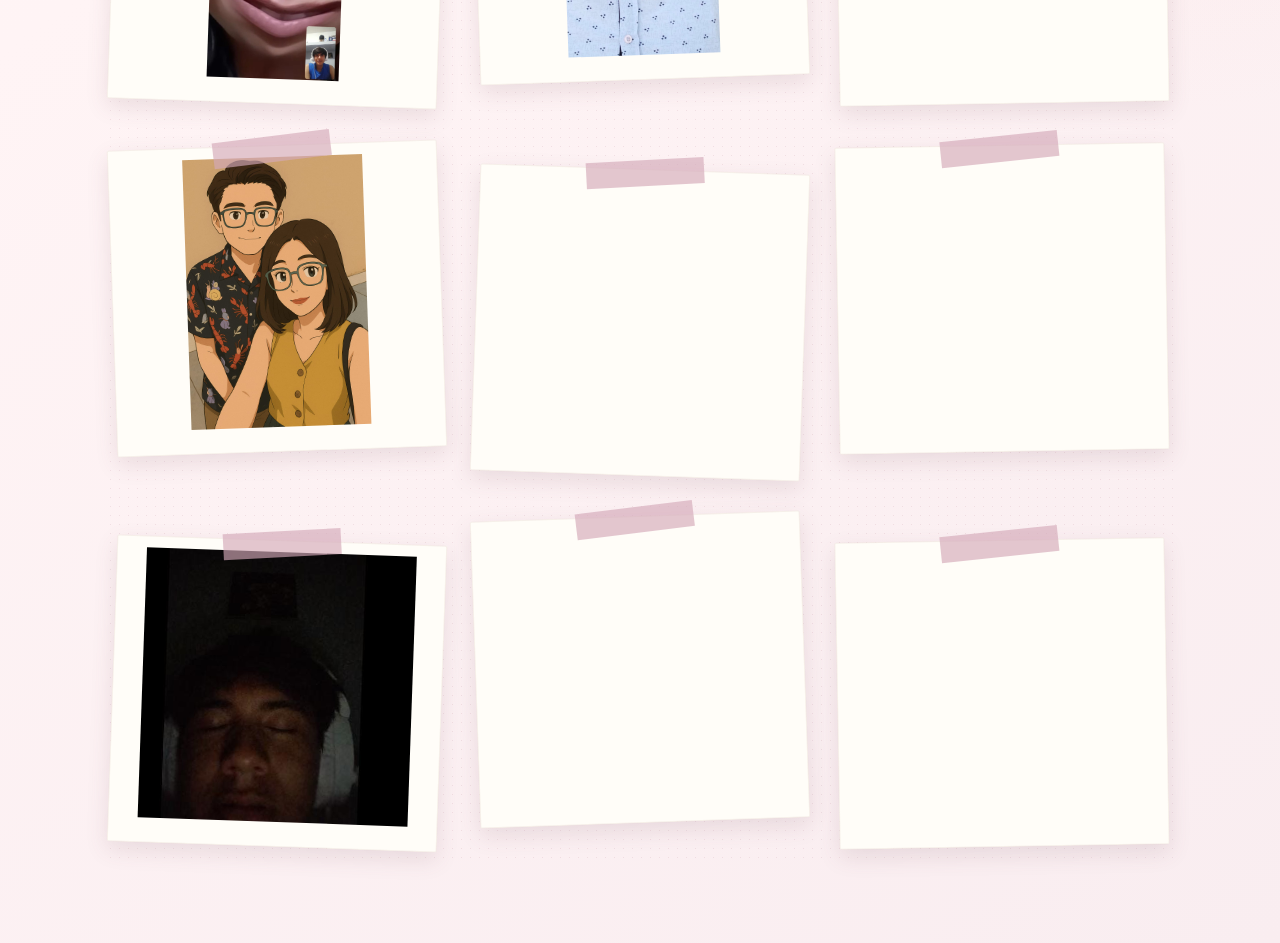
==== commit 00534038: "fix: add shared floating heart background to remaining pages" ====
--- a/nuevo/Collage L y L.html
+++ b/nuevo/Collage L y L.html
@@ -10,6 +10,11 @@
 </head>
 
 <body class="romantic-home scrapbook-page">
+  <div class="floating-hearts" aria-hidden="true">
+    <span>♡</span><span>♥</span><span>♡</span><span>♥</span><span>♡</span>
+    <span>♥</span><span>♡</span><span>♥</span><span>♡</span><span>♥</span>
+  </div>
+
 
 <!-- ===================== HEADER ===================== -->
 <header class="header site-header">
--- a/nuevo/styles.css
+++ b/nuevo/styles.css
@@ -1830,7 +1830,7 @@
 body .header.site-header .site-brand em { color: #c77d95; }
 body .header.site-header .site-brand span { color: #c77d95; font-size: .9rem; }
 body .header.site-header .nav-desktop {
-  display: flex; align-items: center; justify-content: flex-end; flex-wrap: nowrap;
+  display: flex; align-items: center; justify-content: flex-end; flex-wrap: wrap;
   gap: .25rem; margin: 0; padding: 0; background: transparent;
 }
 body .header.site-header nav a {
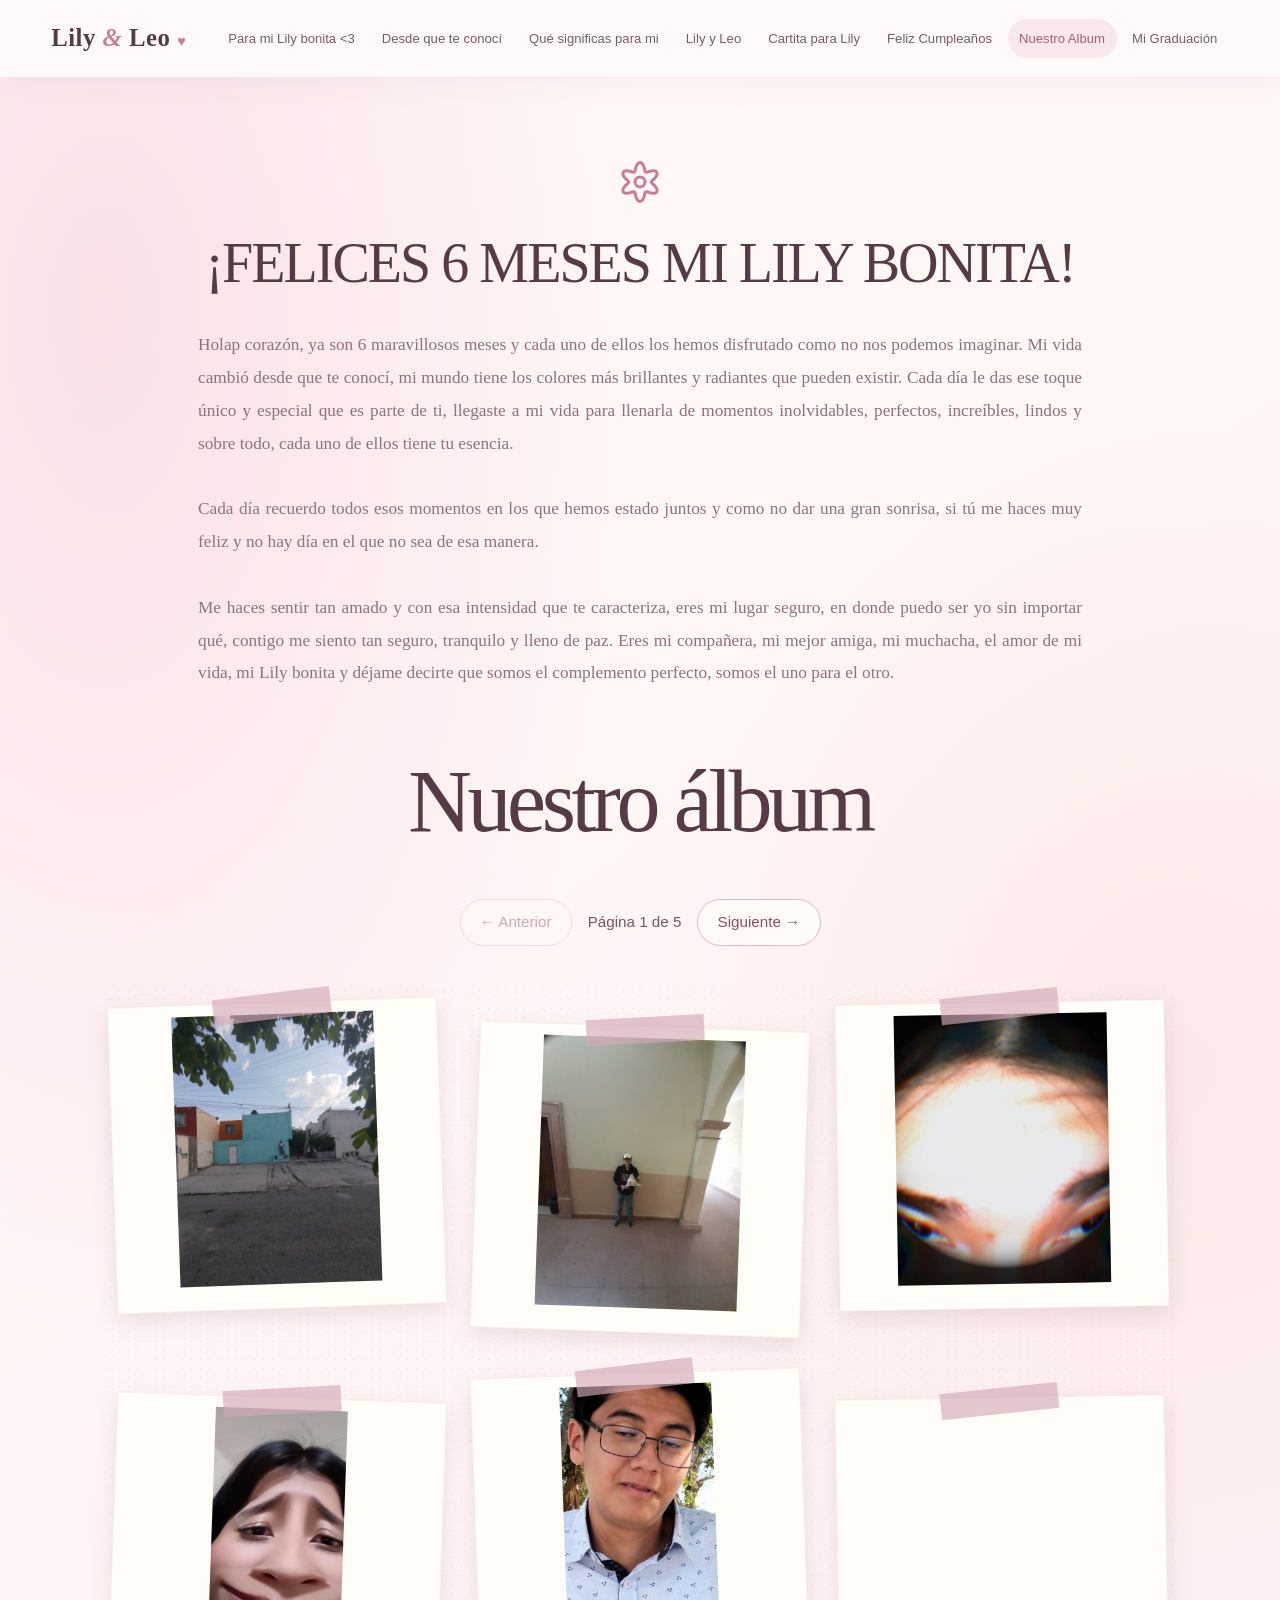
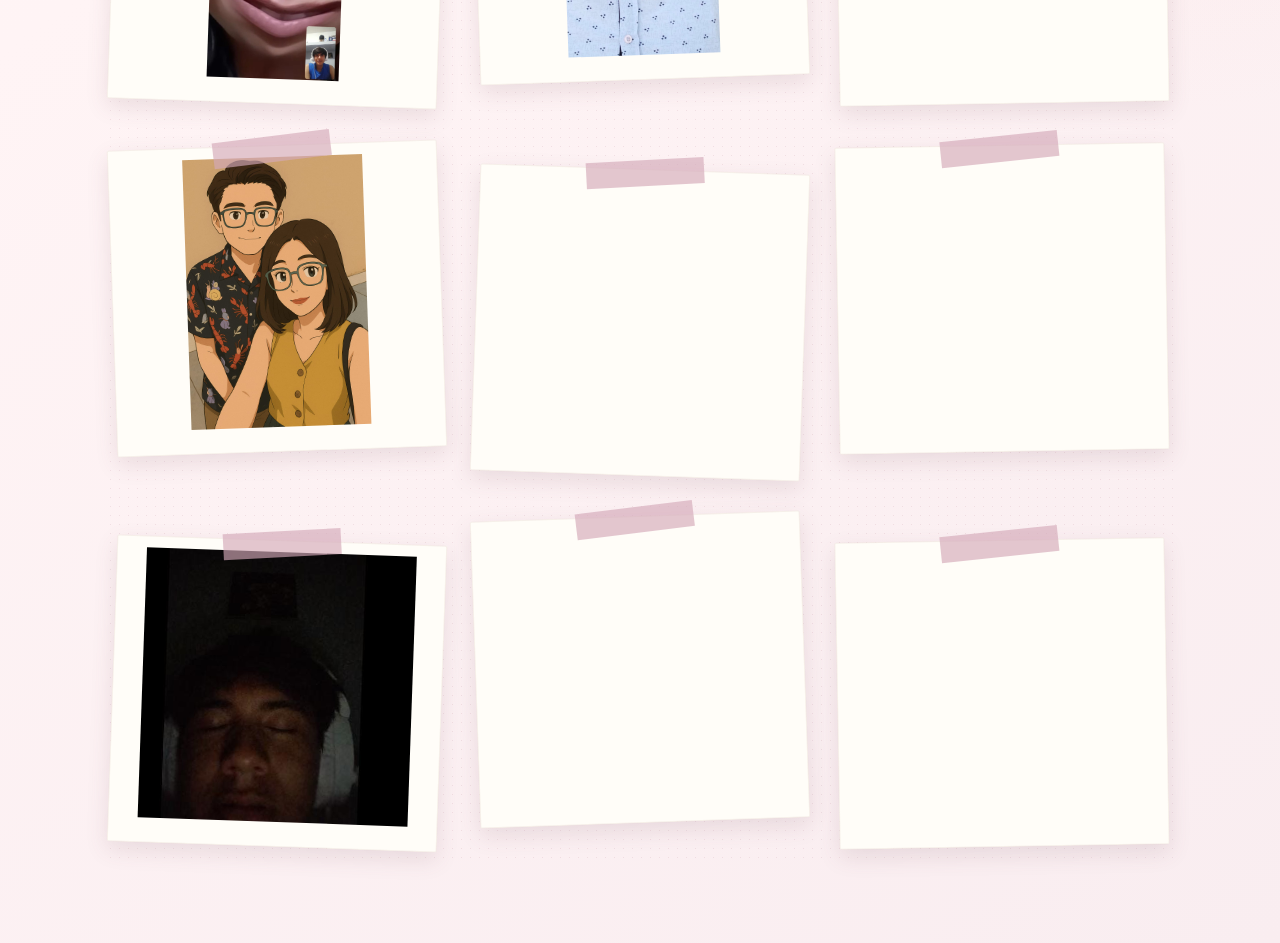
==== commit 966b8216: "Add Mi Graduación editorial page and main portrait" ====
--- a/nuevo/Collage L y L.html
+++ b/nuevo/Collage L y L.html
@@ -6,7 +6,7 @@
     <title>Nuestro Album</title>
     <link rel="icon" type="image/png" href="assets/lily-icon.png">
     
-    <link rel="stylesheet" href="styles.css?v=20261117-nav-titles">
+    <link rel="stylesheet" href="styles.css?v=20261125-graduacion">
 </head>
 
 <body class="romantic-home scrapbook-page">
@@ -28,7 +28,8 @@
     <a href="CartaLily.html">Cartita para Lily</a>
     <a href="Cumpleaños.html">Feliz Cumpleaños</a>
     <a href="Collage L y L.html" class="active" aria-current="page">Nuestro Album</a>
-  </nav>
+  <a href="MiGraduacion.html">Mi Graduación</a>
+</nav>
   <nav id="mobile-menu" class="nav-mobile" aria-label="Navegación móvil">
     <a href="nuevo.html">Para mi Lily bonita &lt;3</a>
     <a href="Desde que te conocí.html">Desde que te conocí</a>
@@ -37,7 +38,8 @@
     <a href="CartaLily.html">Cartita para Lily</a>
     <a href="Cumpleaños.html">Feliz Cumpleaños</a>
     <a href="Collage L y L.html" class="active" aria-current="page">Nuestro Album</a>
-  </nav>
+  <a href="MiGraduacion.html">Mi Graduación</a>
+</nav>
 </header>
 
 <!-- ===================== TEXTO PRINCIPAL ===================== -->
--- a/nuevo/styles.css
+++ b/nuevo/styles.css
@@ -2215,3 +2215,27 @@
 .romantic-home .action-line-icon { display: inline-block; width: 1.2em; height: 1.2em; vertical-align: -.2em; flex-shrink: 0; }
 body.romantic-letter .descargar-boton { display: inline-flex; align-items: center; justify-content: center; gap: .6rem; }
 body.romantic-letter .surprise-link .action-line-icon { margin-left: .25rem; }
+
+/* Mi Graduación · revista editorial. */
+.graduation-page .graduation-main { position:relative; max-width:1240px; margin:0 auto; padding:clamp(2.5rem,6vw,5rem) clamp(1.2rem,5vw,4rem) 5rem; }
+.graduation-page .graduation-editorial { display:grid; grid-template-columns:1fr 1fr; align-items:center; gap:clamp(2rem,6vw,5rem); margin:0; padding:0 0 3rem; border-bottom:1px solid #e6ccd4; background:transparent; border-radius:0; box-shadow:none; }
+.graduation-page .graduation-icon { display:block; width:48px; height:48px; color:#c77d95; margin-bottom:1.6rem; }
+.graduation-page h1 { color:var(--romantic-ink); font:400 clamp(2.8rem,6vw,5.5rem)/1.05 Georgia,serif; letter-spacing:-.045em; text-align:left; margin:0 0 2rem; overflow-wrap:break-word; text-shadow:none; }
+.graduation-page .graduation-message p { color:var(--romantic-muted); font:italic 1.08rem/1.9 Georgia,serif; text-align:justify; hyphens:auto; overflow-wrap:break-word; margin:0 0 1.5rem; }
+.graduation-page .graduation-writing-lines { min-height:100px; opacity:.65; background:repeating-linear-gradient(to bottom,transparent 0,transparent 31px,#e6ccd4 31px,#e6ccd4 32px); }
+.graduation-page .graduation-portrait { width:100%; min-width:0; margin:0; padding:0; border-radius:48% 48% 3px 3px / 12% 12% 3px 3px; overflow:hidden; box-shadow:0 16px 40px rgba(116,65,82,.1); }
+.graduation-page .graduation-portrait img { display:block; width:100%; height:auto; max-height:none; border:0; border-radius:0; object-fit:contain; box-shadow:none; }
+.graduation-page .graduation-portrait:hover,.graduation-page .graduation-portrait img:hover { transform:none; }
+.graduation-page .graduation-gallery { margin:0; padding:2.5rem 0 0; background:transparent; border-radius:0; box-shadow:none; }
+.graduation-page .graduation-gallery[hidden] { display:none; }
+.graduation-page .graduation-mosaic { columns:3; column-gap:1rem; }
+.graduation-page .graduation-mosaic figure { display:inline-block; width:100%; margin:0 0 1rem; padding:0; break-inside:avoid; border:0; border-radius:3px; overflow:hidden; box-shadow:none; }
+.graduation-page .graduation-mosaic img { display:block; width:100%; height:auto; border-radius:0; box-shadow:none; }
+@media(max-width:700px) {
+.graduation-page .graduation-editorial { grid-template-columns:1fr; gap:2rem; }
+.graduation-page .graduation-portrait { max-width:480px; justify-self:center; }
+.graduation-page .graduation-message p { font-size:1rem; }
+.graduation-page .graduation-mosaic { columns:2; column-gap:.7rem; }
+.graduation-page .graduation-mosaic figure { margin-bottom:.7rem; }
+}
+@media(max-width:400px) { .graduation-page .graduation-mosaic { columns:1; } }
